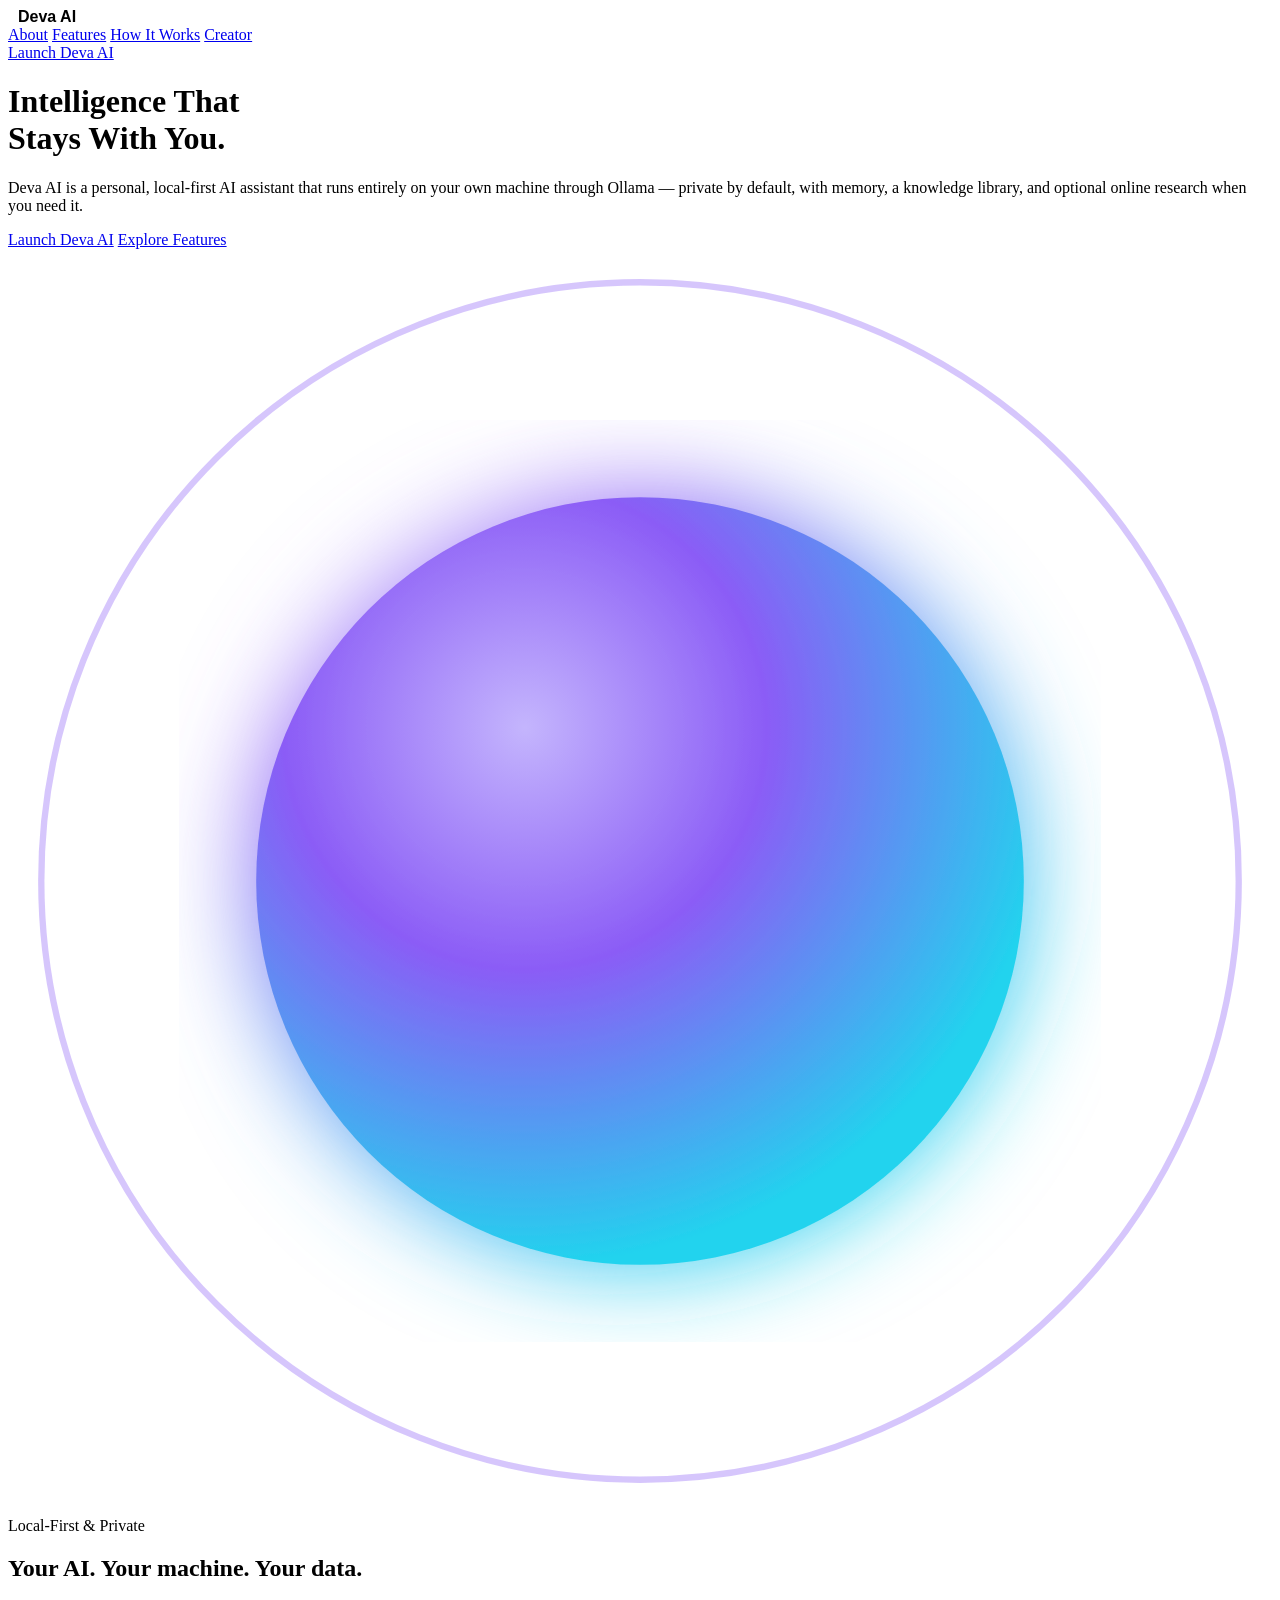
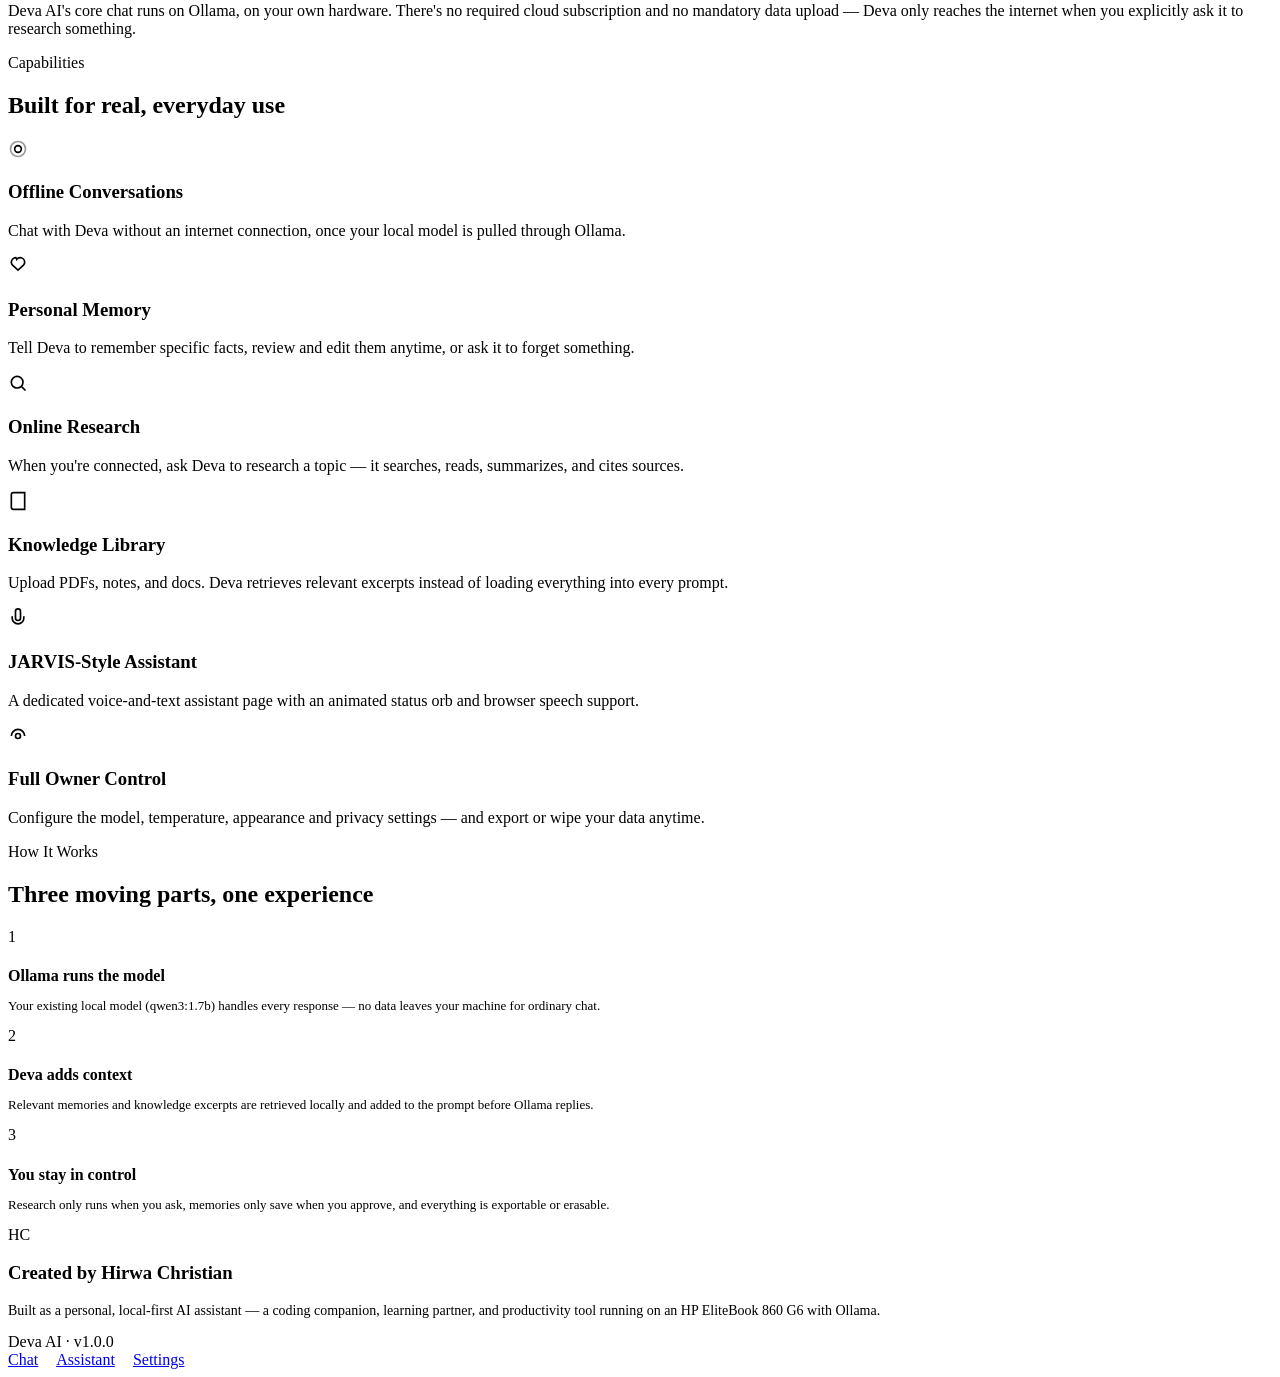
==== templates/landing.html @ caeada70 "Everything" ====
<!DOCTYPE html>
<html lang="en">
<head>
<meta charset="UTF-8">
<meta name="viewport" content="width=device-width, initial-scale=1">
<title>Deva AI — Intelligence That Stays With You</title>
<link rel="stylesheet" href="{{ url_for('static', filename='css/style.css') }}">
</head>
<body>

<nav class="landing-nav">
  <div style="display:flex;align-items:center;gap:10px;">
    <div class="brand-orb"></div>
    <strong style="font-family:'Manrope',sans-serif;font-weight:800;">Deva AI</strong>
  </div>
  <div class="links">
    <a href="#about">About</a>
    <a href="#features">Features</a>
    <a href="#how">How It Works</a>
    <a href="#creator">Creator</a>
  </div>
  <a href="/chat" class="btn btn-primary">Launch Deva AI</a>
</nav>

<header class="hero">
  <div class="hero-bg"></div>
  <h1>Intelligence That<br>Stays With You.</h1>
  <p class="sub">Deva AI is a personal, local-first AI assistant that runs entirely on your own machine
    through Ollama — private by default, with memory, a knowledge library, and optional online research
    when you need it.</p>
  <div class="hero-ctas">
    <a href="/chat" class="btn btn-primary">Launch Deva AI</a>
    <a href="#features" class="btn btn-ghost">Explore Features</a>
  </div>

  <div class="orb-hero">
    <svg viewBox="0 0 200 200" width="100%" height="100%">
      <defs>
        <radialGradient id="heroOrbGrad" cx="35%" cy="30%" r="70%">
          <stop offset="0%" stop-color="#c4b5fd"/>
          <stop offset="45%" stop-color="#8b5cf6"/>
          <stop offset="100%" stop-color="#22d3ee"/>
        </radialGradient>
        <filter id="heroGlow"><feGaussianBlur stdDeviation="8" result="b"/><feMerge><feMergeNode in="b"/><feMergeNode in="SourceGraphic"/></feMerge></filter>
      </defs>
      <circle cx="100" cy="100" r="90" fill="none" stroke="#8b5cf6" stroke-width="1" opacity="0.35">
        <animate attributeName="r" values="88;96;88" dur="4s" repeatCount="indefinite"/>
      </circle>
      <circle cx="100" cy="100" r="60" fill="url(#heroOrbGrad)" filter="url(#heroGlow)">
        <animate attributeName="r" values="58;64;58" dur="3s" repeatCount="indefinite"/>
      </circle>
    </svg>
  </div>
</header>

<section class="section" id="about">
  <div class="section-head">
    <div class="eyebrow">Local-First &amp; Private</div>
    <h2>Your AI. Your machine. Your data.</h2>
    <p>Deva AI's core chat runs on Ollama, on your own hardware. There's no required cloud subscription
      and no mandatory data upload — Deva only reaches the internet when you explicitly ask it to research
      something.</p>
  </div>
</section>

<section class="section" id="features">
  <div class="section-head">
    <div class="eyebrow">Capabilities</div>
    <h2>Built for real, everyday use</h2>
  </div>
  <div class="feature-grid">
    <div class="glass feature-card">
      <div class="feature-icon"><svg width="20" height="20" viewBox="0 0 24 24" fill="none" stroke="currentColor" stroke-width="2"><circle cx="12" cy="12" r="4"/><circle cx="12" cy="12" r="9" opacity=".4"/></svg></div>
      <h3>Offline Conversations</h3>
      <p>Chat with Deva without an internet connection, once your local model is pulled through Ollama.</p>
    </div>
    <div class="glass feature-card">
      <div class="feature-icon"><svg width="20" height="20" viewBox="0 0 24 24" fill="none" stroke="currentColor" stroke-width="2"><path d="M9.5 2A5.5 5.5 0 0 0 4 7.5c0 1.5.5 2.5 1.5 3.5L12 17l6.5-6c1-1 1.5-2 1.5-3.5A5.5 5.5 0 0 0 14.5 2c-1.7 0-3 .7-4 2a5.4 5.4 0 0 0-1-2z"/></svg></div>
      <h3>Personal Memory</h3>
      <p>Tell Deva to remember specific facts, review and edit them anytime, or ask it to forget something.</p>
    </div>
    <div class="glass feature-card">
      <div class="feature-icon"><svg width="20" height="20" viewBox="0 0 24 24" fill="none" stroke="currentColor" stroke-width="2"><circle cx="11" cy="11" r="7"/><line x1="21" y1="21" x2="16.65" y2="16.65"/></svg></div>
      <h3>Online Research</h3>
      <p>When you're connected, ask Deva to research a topic — it searches, reads, summarizes, and cites sources.</p>
    </div>
    <div class="glass feature-card">
      <div class="feature-icon"><svg width="20" height="20" viewBox="0 0 24 24" fill="none" stroke="currentColor" stroke-width="2"><path d="M6.5 2H20v20H6.5A2.5 2.5 0 0 1 4 19.5v-15A2.5 2.5 0 0 1 6.5 2z"/></svg></div>
      <h3>Knowledge Library</h3>
      <p>Upload PDFs, notes, and docs. Deva retrieves relevant excerpts instead of loading everything into every prompt.</p>
    </div>
    <div class="glass feature-card">
      <div class="feature-icon"><svg width="20" height="20" viewBox="0 0 24 24" fill="none" stroke="currentColor" stroke-width="2"><path d="M12 1a3 3 0 0 0-3 3v8a3 3 0 0 0 6 0V4a3 3 0 0 0-3-3z"/><path d="M19 10v2a7 7 0 0 1-14 0v-2"/></svg></div>
      <h3>JARVIS-Style Assistant</h3>
      <p>A dedicated voice-and-text assistant page with an animated status orb and browser speech support.</p>
    </div>
    <div class="glass feature-card">
      <div class="feature-icon"><svg width="20" height="20" viewBox="0 0 24 24" fill="none" stroke="currentColor" stroke-width="2"><circle cx="12" cy="12" r="3"/><path d="M4 12a8 8 0 0 1 16 0"/></svg></div>
      <h3>Full Owner Control</h3>
      <p>Configure the model, temperature, appearance and privacy settings — and export or wipe your data anytime.</p>
    </div>
  </div>
</section>

<section class="section" id="how">
  <div class="section-head">
    <div class="eyebrow">How It Works</div>
    <h2>Three moving parts, one experience</h2>
  </div>
  <div class="steps-row">
    <div class="glass step-card">
      <div class="step-num">1</div>
      <h4 style="margin-bottom:6px;">Ollama runs the model</h4>
      <p style="font-size:13px;color:var(--text-1);">Your existing local model (qwen3:1.7b) handles every response — no data leaves your machine for ordinary chat.</p>
    </div>
    <div class="glass step-card">
      <div class="step-num">2</div>
      <h4 style="margin-bottom:6px;">Deva adds context</h4>
      <p style="font-size:13px;color:var(--text-1);">Relevant memories and knowledge excerpts are retrieved locally and added to the prompt before Ollama replies.</p>
    </div>
    <div class="glass step-card">
      <div class="step-num">3</div>
      <h4 style="margin-bottom:6px;">You stay in control</h4>
      <p style="font-size:13px;color:var(--text-1);">Research only runs when you ask, memories only save when you approve, and everything is exportable or erasable.</p>
    </div>
  </div>
</section>

<section class="section" id="creator">
  <div class="glass creator-card">
    <div class="creator-avatar">HC</div>
    <div>
      <h3>Created by Hirwa Christian</h3>
      <p style="color:var(--text-1);font-size:14px;margin-top:6px;">Built as a personal, local-first AI assistant — a coding companion, learning partner, and productivity tool running on an HP EliteBook 860 G6 with Ollama.</p>
    </div>
  </div>
</section>

<footer class="footer">
  <span>Deva AI · v1.0.0</span>
  <div style="display:flex;gap:18px;">
    <a href="/chat">Chat</a>
    <a href="/assistant">Assistant</a>
    <a href="/settings">Settings</a>
  </div>
</footer>

</body>
</html>
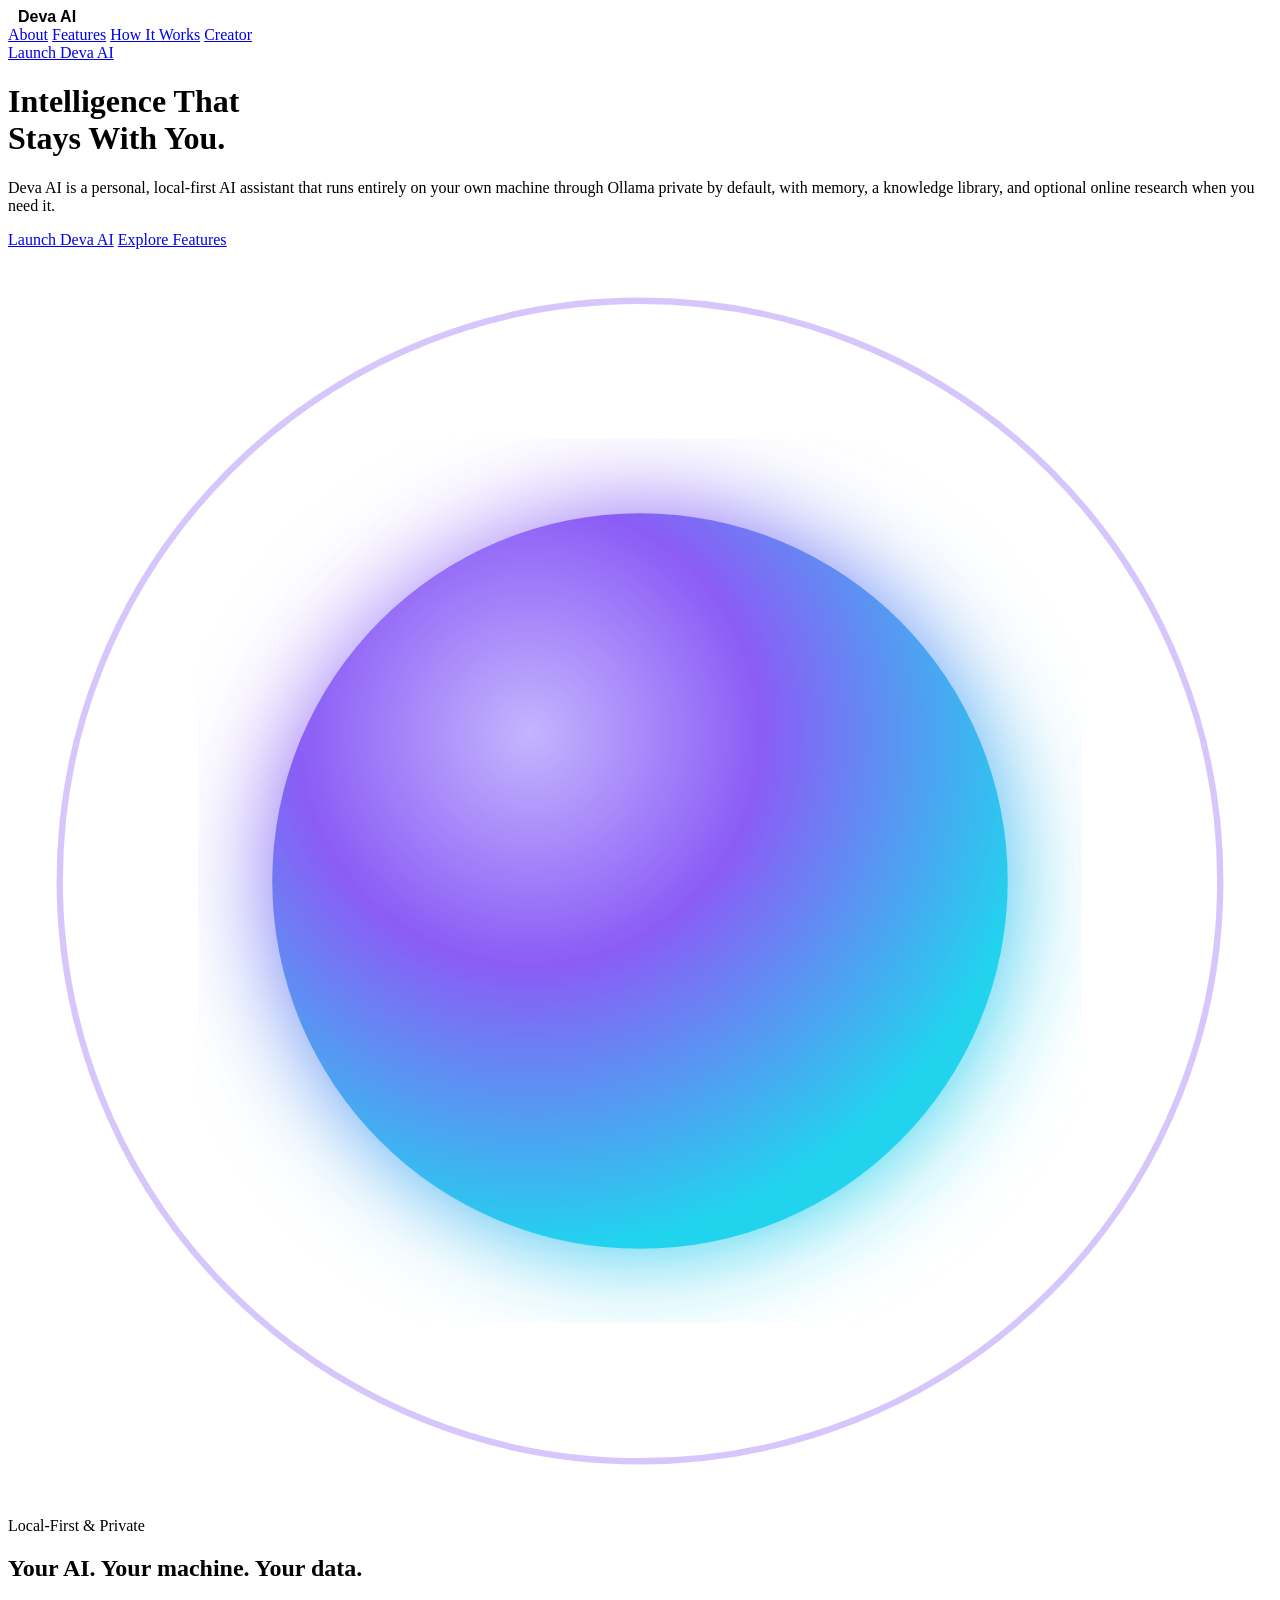
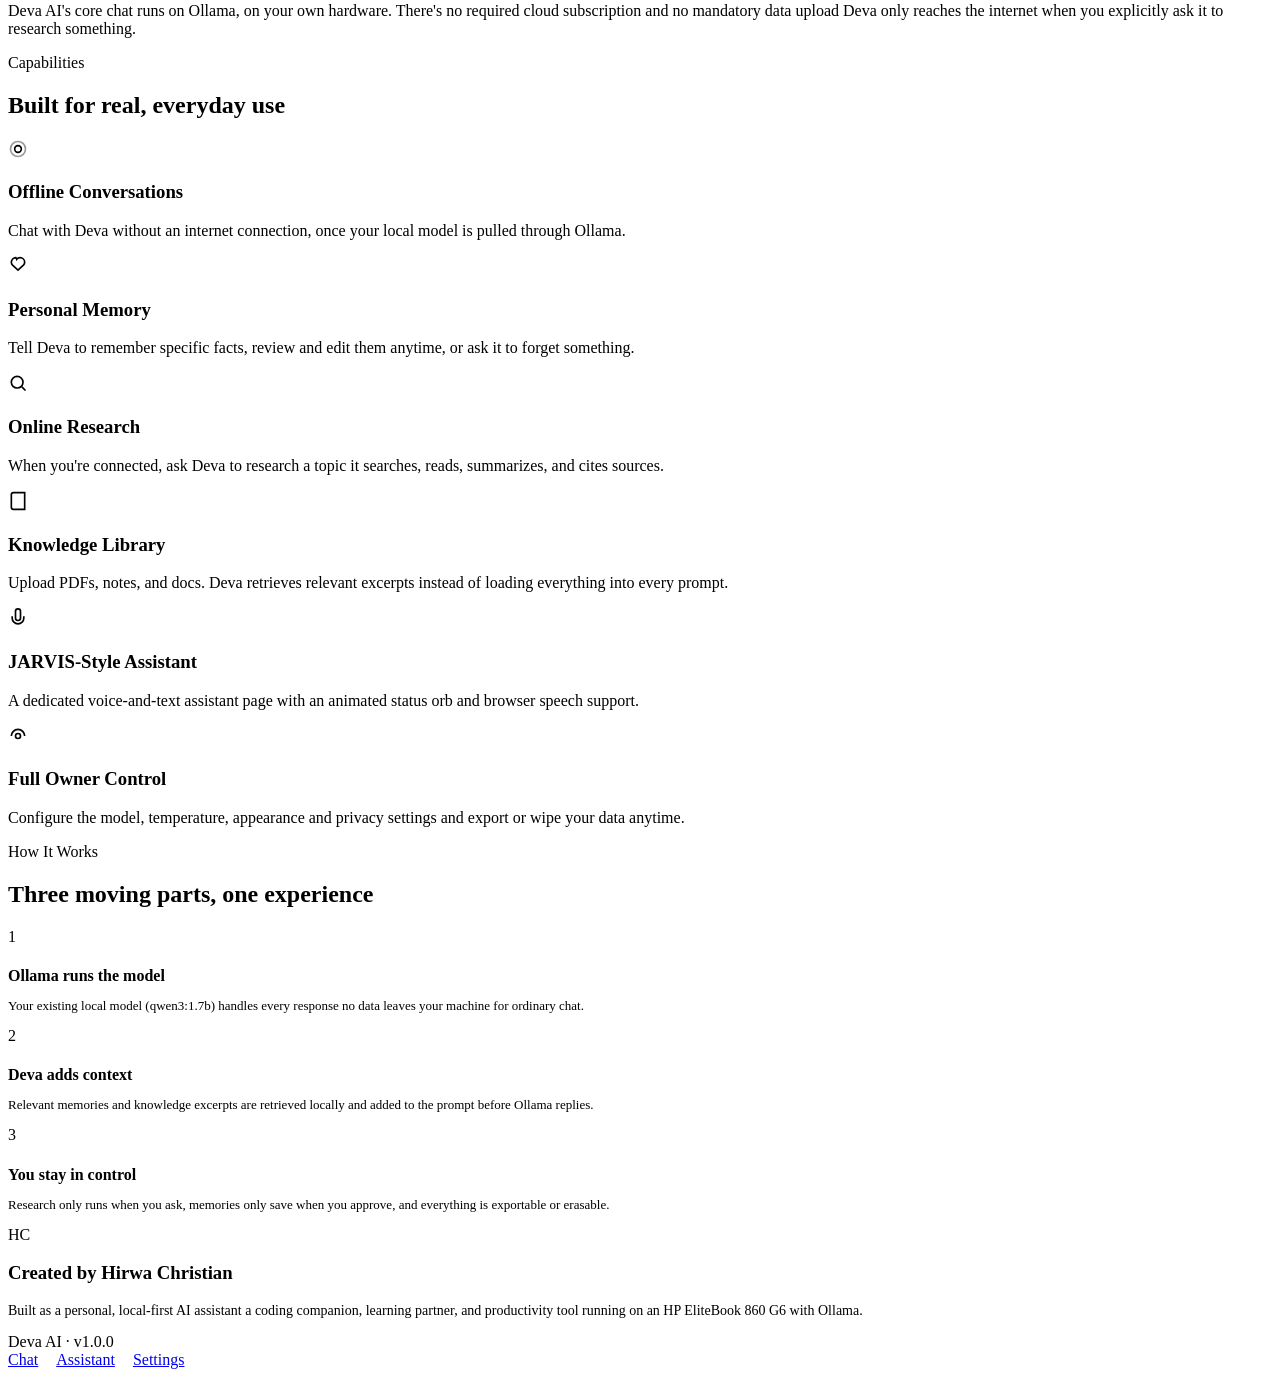
==== commit 5b076d21: "changed some words" ====
--- a/templates/landing.html
+++ b/templates/landing.html
@@ -3,7 +3,7 @@
 <head>
 <meta charset="UTF-8">
 <meta name="viewport" content="width=device-width, initial-scale=1">
-<title>Deva AI — Intelligence That Stays With You</title>
+<title>Deva AI</title>
 <link rel="stylesheet" href="{{ url_for('static', filename='css/style.css') }}">
 </head>
 <body>
@@ -26,7 +26,7 @@
   <div class="hero-bg"></div>
   <h1>Intelligence That<br>Stays With You.</h1>
   <p class="sub">Deva AI is a personal, local-first AI assistant that runs entirely on your own machine
-    through Ollama — private by default, with memory, a knowledge library, and optional online research
+    through Ollama  private by default, with memory, a knowledge library, and optional online research
     when you need it.</p>
   <div class="hero-ctas">
     <a href="/chat" class="btn btn-primary">Launch Deva AI</a>
@@ -58,7 +58,7 @@
     <div class="eyebrow">Local-First &amp; Private</div>
     <h2>Your AI. Your machine. Your data.</h2>
     <p>Deva AI's core chat runs on Ollama, on your own hardware. There's no required cloud subscription
-      and no mandatory data upload — Deva only reaches the internet when you explicitly ask it to research
+      and no mandatory data upload  Deva only reaches the internet when you explicitly ask it to research
       something.</p>
   </div>
 </section>
@@ -82,7 +82,7 @@
     <div class="glass feature-card">
       <div class="feature-icon"><svg width="20" height="20" viewBox="0 0 24 24" fill="none" stroke="currentColor" stroke-width="2"><circle cx="11" cy="11" r="7"/><line x1="21" y1="21" x2="16.65" y2="16.65"/></svg></div>
       <h3>Online Research</h3>
-      <p>When you're connected, ask Deva to research a topic — it searches, reads, summarizes, and cites sources.</p>
+      <p>When you're connected, ask Deva to research a topic  it searches, reads, summarizes, and cites sources.</p>
     </div>
     <div class="glass feature-card">
       <div class="feature-icon"><svg width="20" height="20" viewBox="0 0 24 24" fill="none" stroke="currentColor" stroke-width="2"><path d="M6.5 2H20v20H6.5A2.5 2.5 0 0 1 4 19.5v-15A2.5 2.5 0 0 1 6.5 2z"/></svg></div>
@@ -97,7 +97,7 @@
     <div class="glass feature-card">
       <div class="feature-icon"><svg width="20" height="20" viewBox="0 0 24 24" fill="none" stroke="currentColor" stroke-width="2"><circle cx="12" cy="12" r="3"/><path d="M4 12a8 8 0 0 1 16 0"/></svg></div>
       <h3>Full Owner Control</h3>
-      <p>Configure the model, temperature, appearance and privacy settings — and export or wipe your data anytime.</p>
+      <p>Configure the model, temperature, appearance and privacy settings  and export or wipe your data anytime.</p>
     </div>
   </div>
 </section>
@@ -111,7 +111,7 @@
     <div class="glass step-card">
       <div class="step-num">1</div>
       <h4 style="margin-bottom:6px;">Ollama runs the model</h4>
-      <p style="font-size:13px;color:var(--text-1);">Your existing local model (qwen3:1.7b) handles every response — no data leaves your machine for ordinary chat.</p>
+      <p style="font-size:13px;color:var(--text-1);">Your existing local model (qwen3:1.7b) handles every response  no data leaves your machine for ordinary chat.</p>
     </div>
     <div class="glass step-card">
       <div class="step-num">2</div>
@@ -131,7 +131,7 @@
     <div class="creator-avatar">HC</div>
     <div>
       <h3>Created by Hirwa Christian</h3>
-      <p style="color:var(--text-1);font-size:14px;margin-top:6px;">Built as a personal, local-first AI assistant — a coding companion, learning partner, and productivity tool running on an HP EliteBook 860 G6 with Ollama.</p>
+      <p style="color:var(--text-1);font-size:14px;margin-top:6px;">Built as a personal, local-first AI assistant  a coding companion, learning partner, and productivity tool running on an HP EliteBook 860 G6 with Ollama.</p>
     </div>
   </div>
 </section>
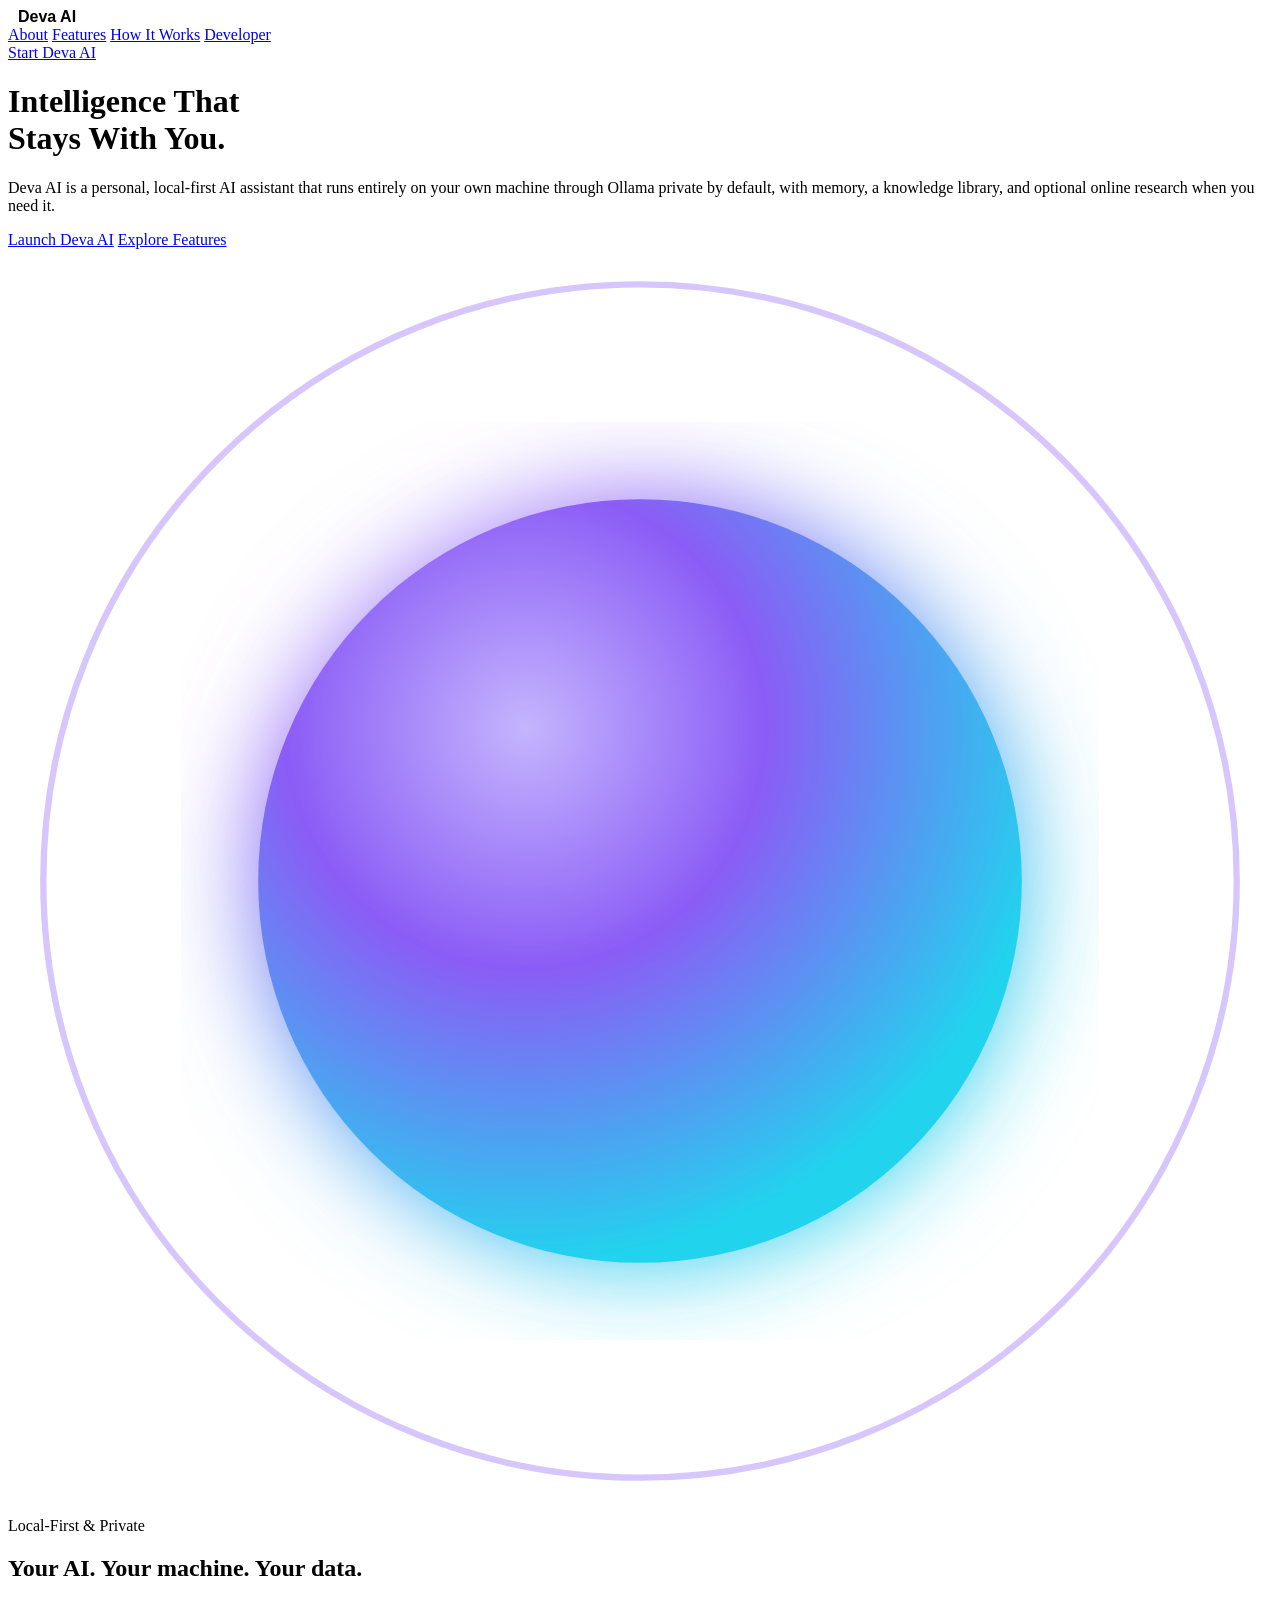
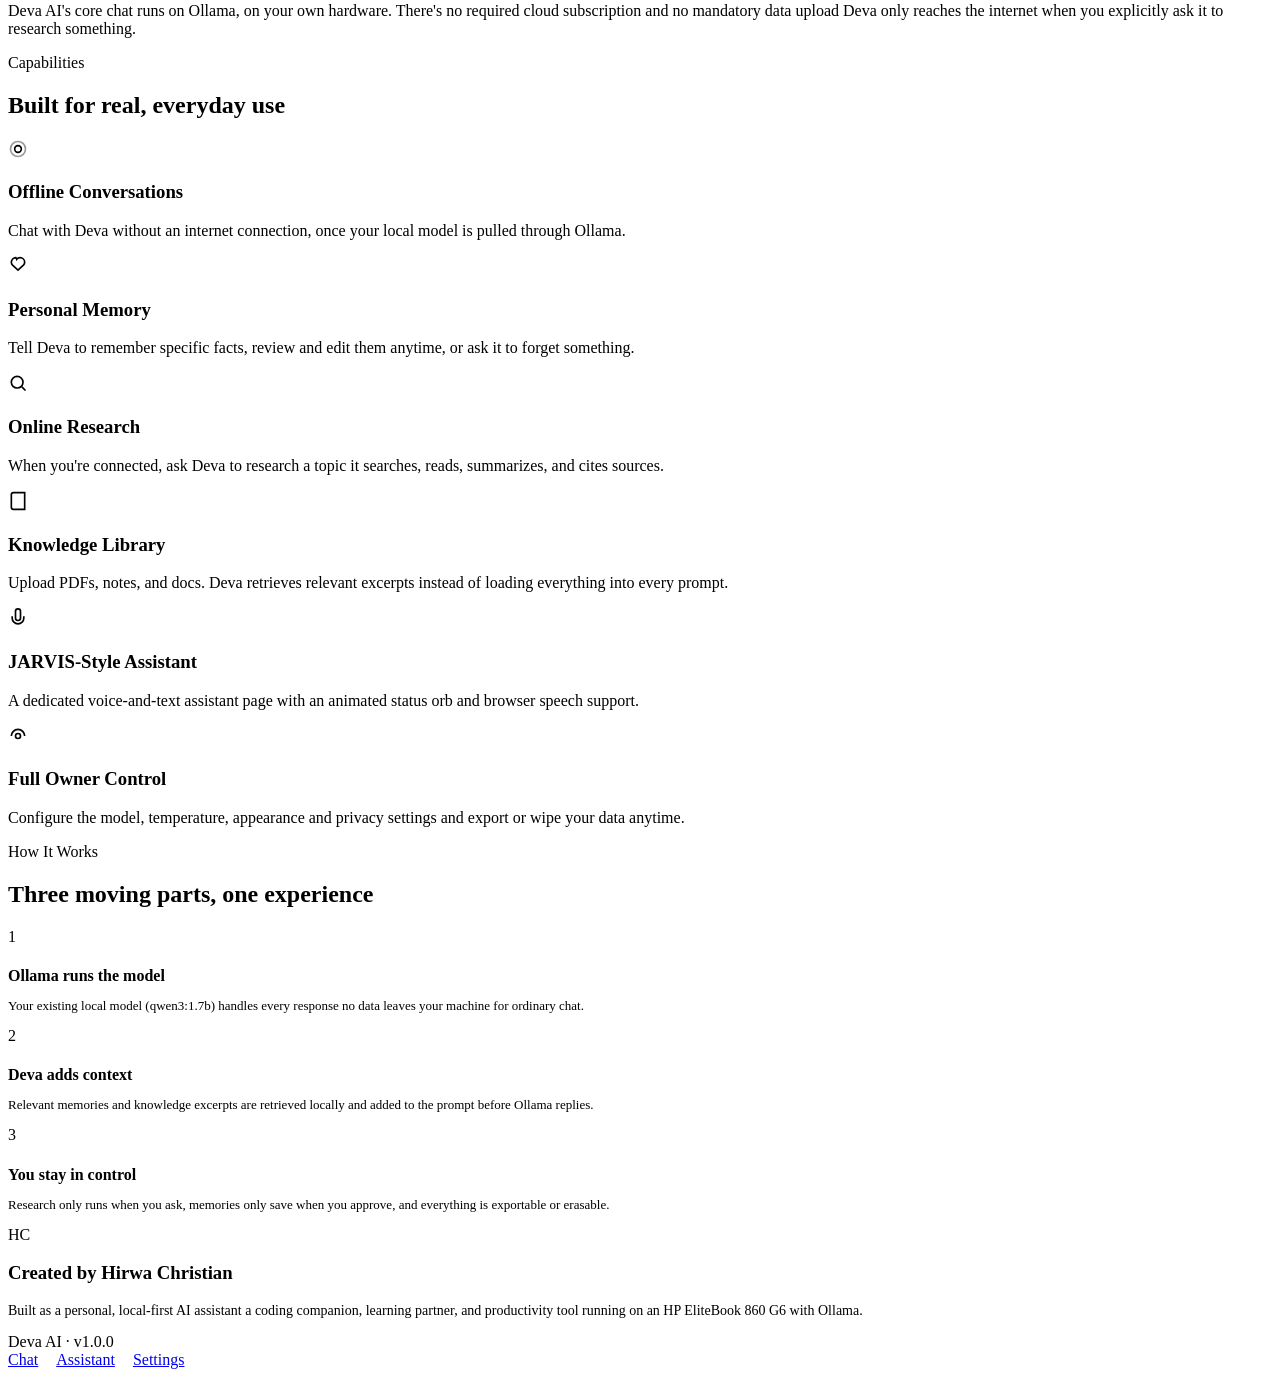
==== commit 6d127791: "some files" ====
--- a/templates/landing.html
+++ b/templates/landing.html
@@ -17,9 +17,9 @@
     <a href="#about">About</a>
     <a href="#features">Features</a>
     <a href="#how">How It Works</a>
-    <a href="#creator">Creator</a>
+    <a href="#creator">Developer</a>
   </div>
-  <a href="/chat" class="btn btn-primary">Launch Deva AI</a>
+  <a href="/chat" class="btn btn-primary">Start Deva AI</a>
 </nav>
 
 <header class="hero">
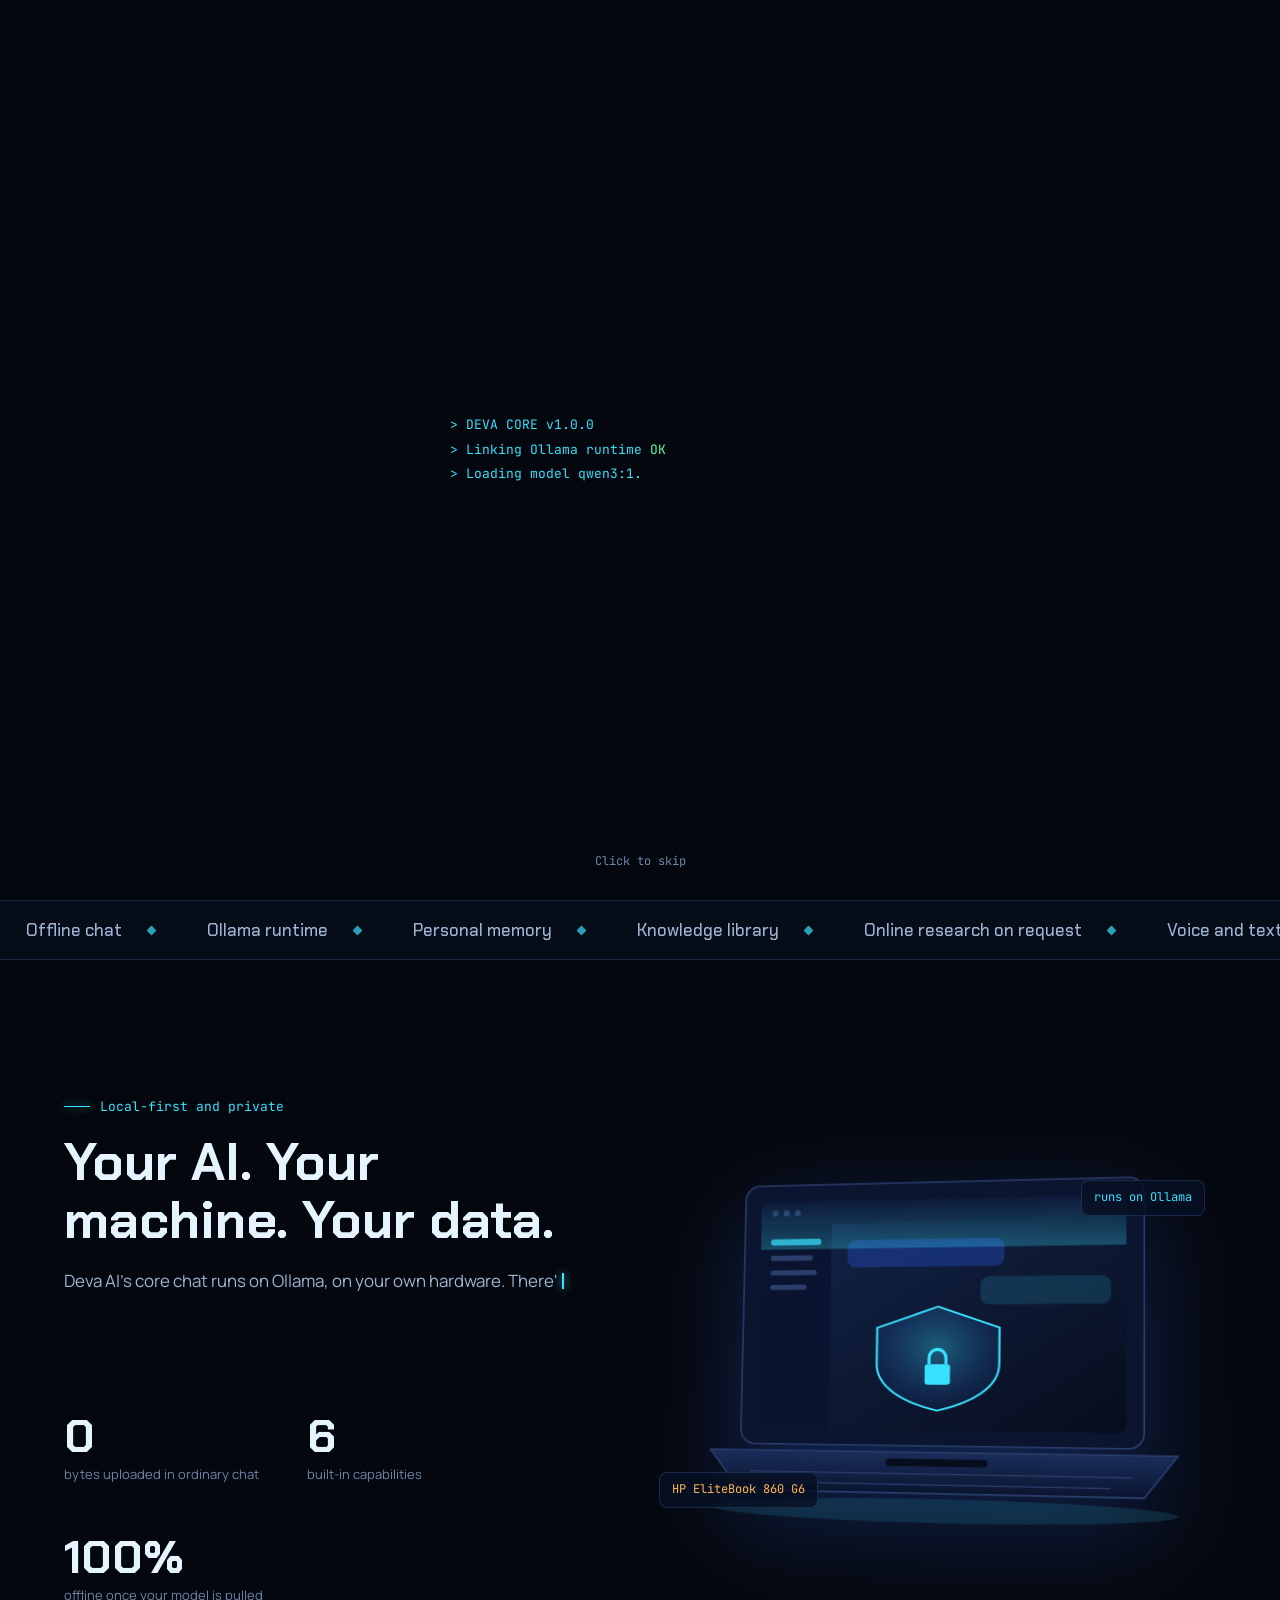
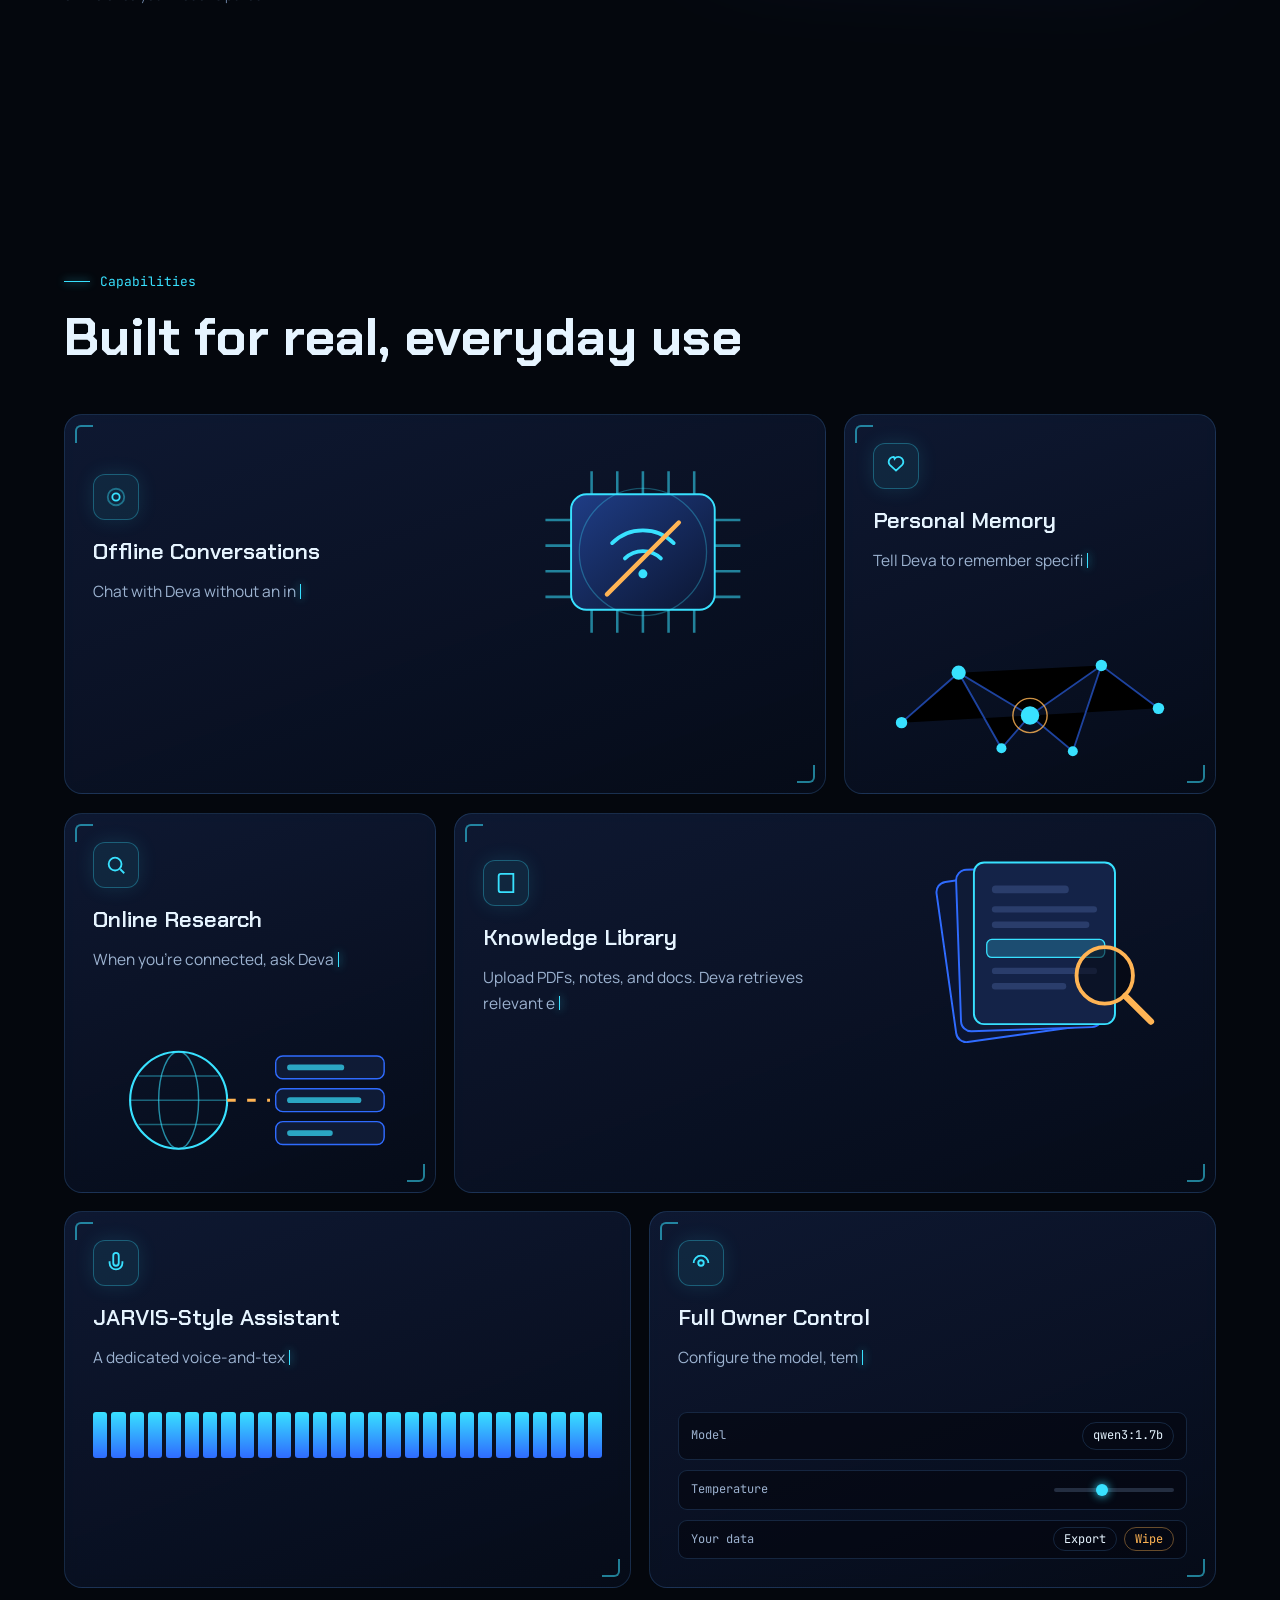
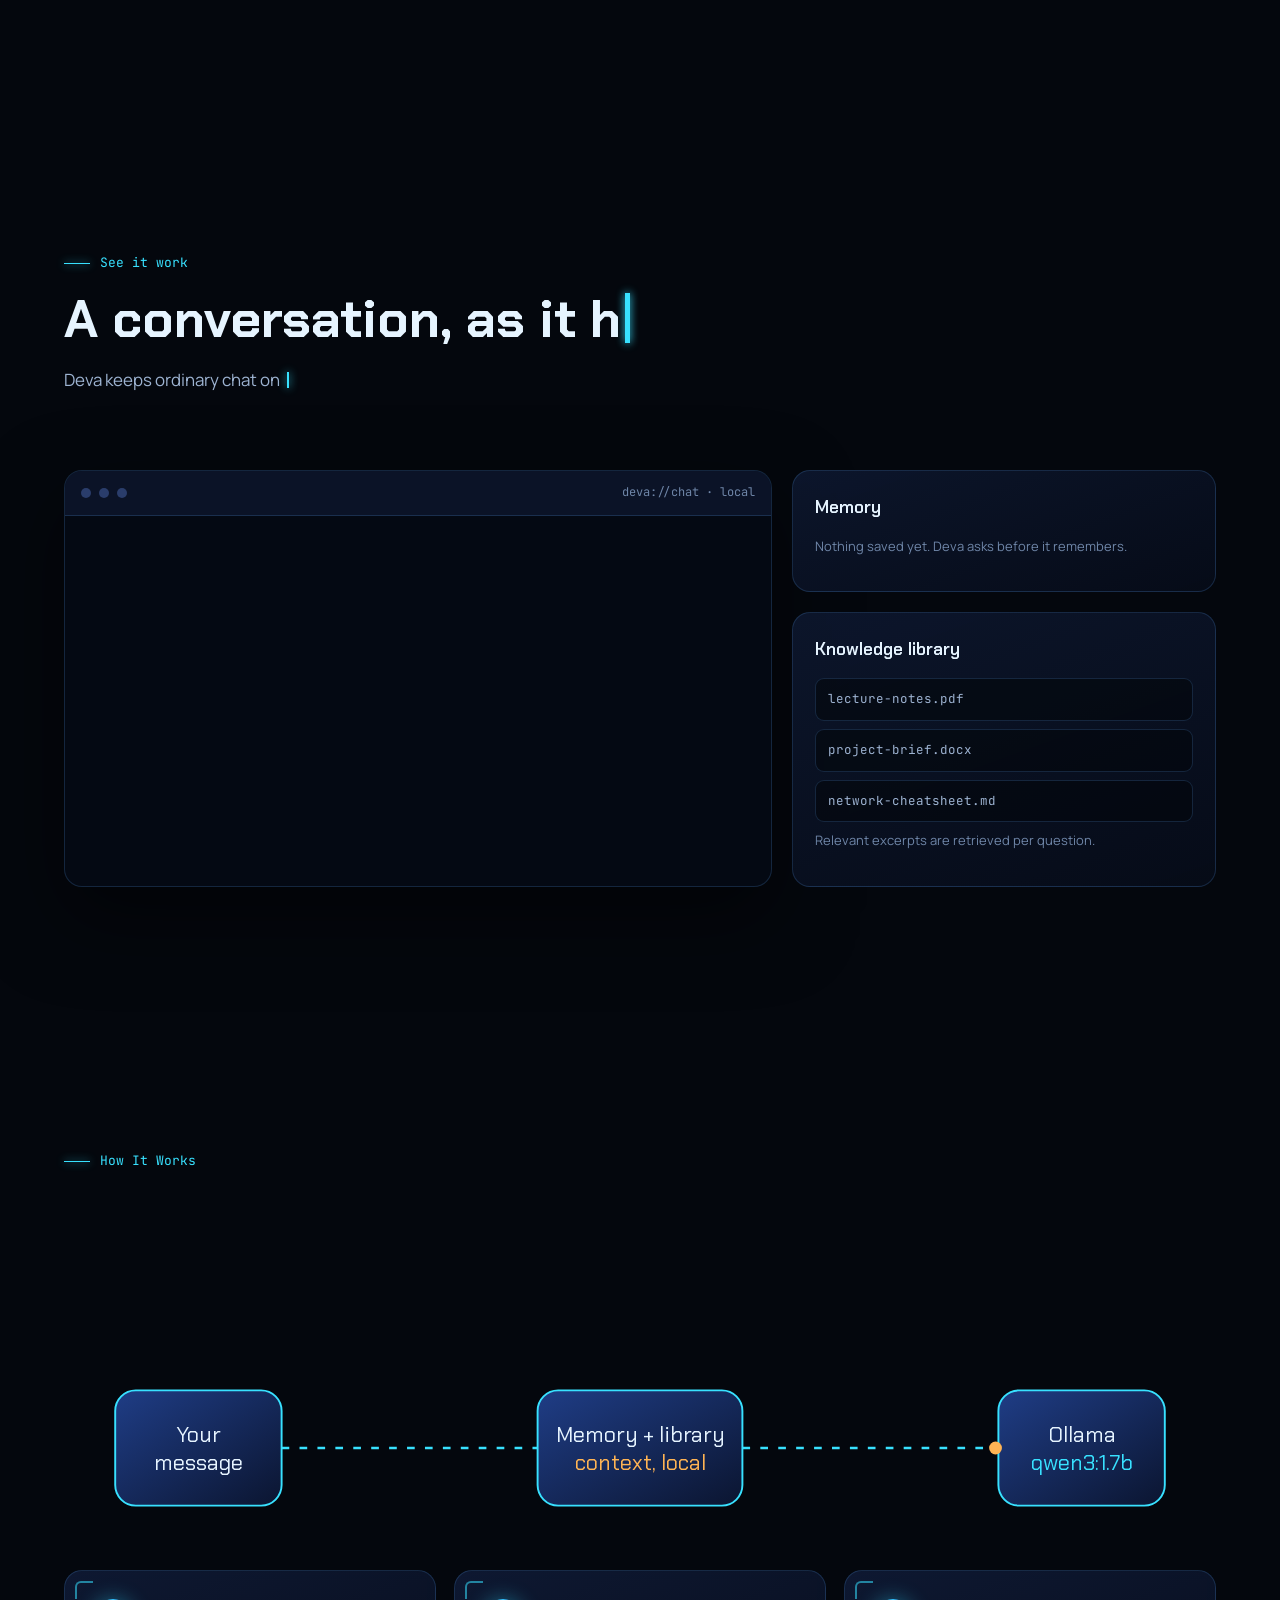
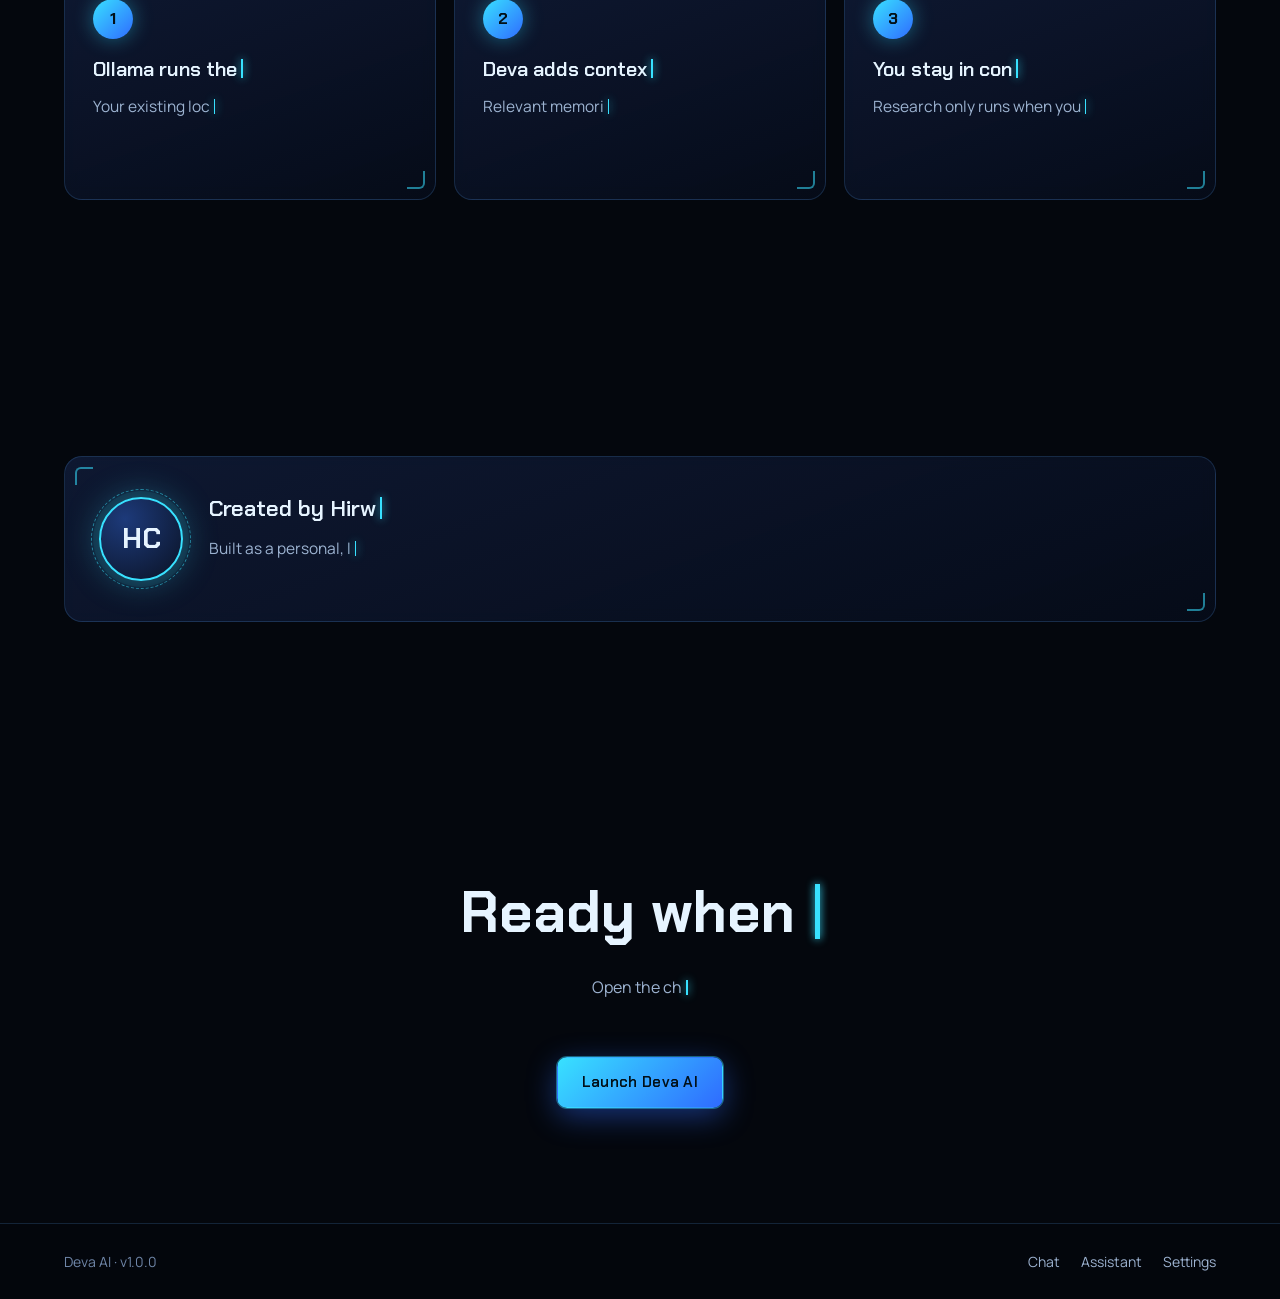
==== commit 9f3e8388: "landing page" ====
--- a/templates/landing.html
+++ b/templates/landing.html
@@ -3,147 +3,864 @@
 <head>
 <meta charset="UTF-8">
 <meta name="viewport" content="width=device-width, initial-scale=1">
-<title>Deva AI</title>
-<link rel="stylesheet" href="{{ url_for('static', filename='css/style.css') }}">
+<title>Deva AI | Intelligence That Stays With You</title>
+<meta name="description" content="Deva AI is a personal, local-first AI assistant that runs on your own machine through Ollama. Private by default, with memory, a knowledge library and optional online research.">
+<meta name="theme-color" content="#04070d">
+<link rel="preconnect" href="https://fonts.googleapis.com">
+<link rel="preconnect" href="https://fonts.gstatic.com" crossorigin>
+<link href="https://fonts.googleapis.com/css2?family=Chakra+Petch:wght@500;600;700&family=JetBrains+Mono:wght@400;500&family=Manrope:wght@400;500;600;800&display=swap" rel="stylesheet">
+<style>
+:root{
+  --void:#04070d;
+  --navy:#0a1224;
+  --navy-2:#0f1b36;
+  --line:rgba(94,170,255,.18);
+  --arc:#38e1ff;
+  --cobalt:#2f6bff;
+  --ice:#e6f4ff;
+  --amber:#ffb454;
+  --text-1:#9db3d1;
+  --text-2:#6f86a8;
+  --display:'Chakra Petch','Segoe UI',system-ui,sans-serif;
+  --body:'Manrope','Segoe UI',system-ui,sans-serif;
+  --mono:'JetBrains Mono',ui-monospace,Consolas,monospace;
+}
+*{box-sizing:border-box;margin:0;padding:0}
+html{scroll-behavior:smooth;scroll-padding-top:84px}
+body{background:var(--void);color:var(--ice);font-family:var(--body);line-height:1.65;overflow-x:hidden;-webkit-font-smoothing:antialiased}
+body::before{content:"";position:fixed;inset:0;z-index:0;pointer-events:none;
+  background:
+   radial-gradient(900px 600px at 78% 8%,rgba(47,107,255,.16),transparent 60%),
+   radial-gradient(700px 500px at 8% 40%,rgba(56,225,255,.08),transparent 60%),
+   linear-gradient(180deg,#04070d,#060b17 50%,#04070d)}
+a{color:inherit;text-decoration:none}
+:focus-visible{outline:2px solid var(--arc);outline-offset:3px;border-radius:6px}
+#bg{position:fixed;inset:0;width:100%;height:100%;z-index:0;pointer-events:none;opacity:.7}
+main,nav,footer,#progress{position:relative;z-index:2}
+#progress{position:fixed;top:0;left:0;height:2px;width:0;background:linear-gradient(90deg,var(--cobalt),var(--arc));z-index:60;box-shadow:0 0 12px var(--arc)}
+
+/* typing caret */
+.typing::after{content:"";display:inline-block;width:.09em;height:.95em;margin-left:4px;background:var(--arc);vertical-align:-.12em;box-shadow:0 0 8px var(--arc);animation:blink .9s steps(2) infinite}
+@keyframes blink{50%{opacity:0}}
+
+/* boot */
+#boot{position:fixed;inset:0;z-index:100;background:var(--void);display:grid;place-items:center;transition:opacity .7s,visibility .7s;cursor:pointer}
+#boot.hide{opacity:0;visibility:hidden}
+#boot pre{font-family:var(--mono);font-size:13px;color:var(--arc);line-height:1.9;min-width:min(380px,86vw)}
+#boot .ok{color:#5dffb0}
+#boot .hint{position:absolute;bottom:28px;font-size:12px;color:var(--text-2);font-family:var(--mono)}
+
+/* nav */
+nav{position:fixed;top:0;left:0;right:0;z-index:50;display:flex;align-items:center;justify-content:space-between;gap:20px;padding:14px clamp(18px,4vw,56px);transition:background .3s,border-color .3s,backdrop-filter .3s;border-bottom:1px solid transparent}
+nav.scrolled{background:rgba(4,7,13,.78);backdrop-filter:blur(14px);border-color:var(--line)}
+.brand{display:flex;align-items:center;gap:11px;font-family:var(--display);font-weight:700;font-size:20px;letter-spacing:.02em}
+.brand-orb{width:26px;height:26px;border-radius:50%;background:conic-gradient(from 0deg,var(--arc),var(--cobalt),#0a1224,var(--arc));box-shadow:0 0 18px rgba(56,225,255,.55),inset 0 0 8px rgba(255,255,255,.5);animation:spin 6s linear infinite;position:relative}
+.brand-orb::after{content:"";position:absolute;inset:7px;border-radius:50%;background:var(--void);box-shadow:0 0 6px var(--arc)}
+@keyframes spin{to{transform:rotate(360deg)}}
+.links{display:flex;gap:6px}
+.links a{padding:8px 14px;border-radius:8px;font-size:14px;font-weight:600;color:var(--text-1);transition:color .2s,background .2s}
+.links a:hover{color:var(--ice);background:rgba(56,225,255,.08)}
+.menu-btn{display:none;background:none;border:1px solid var(--line);color:var(--ice);width:42px;height:42px;border-radius:10px;cursor:pointer}
+.btn{display:inline-flex;align-items:center;gap:10px;font-family:var(--display);font-weight:600;font-size:15px;padding:12px 24px;border-radius:10px;border:1px solid transparent;cursor:pointer;transition:transform .2s,box-shadow .2s,background .2s,border-color .2s;letter-spacing:.02em}
+.btn-primary{background:linear-gradient(135deg,var(--arc),var(--cobalt));color:#021018;box-shadow:0 0 0 1px rgba(56,225,255,.4),0 8px 30px rgba(47,107,255,.45)}
+.btn-primary:hover{transform:translateY(-2px);box-shadow:0 0 0 1px rgba(56,225,255,.7),0 12px 42px rgba(56,225,255,.5)}
+.btn-ghost{border-color:var(--line);color:var(--ice);background:rgba(15,27,54,.5)}
+.btn-ghost:hover{border-color:var(--arc);background:rgba(56,225,255,.08)}
+
+/* hero */
+.hero{min-height:100vh;display:grid;grid-template-columns:1.02fr .98fr;align-items:center;gap:clamp(10px,3vw,40px);padding:120px clamp(18px,5vw,72px) 70px;max-width:1440px;margin:0 auto}
+.hero h1{font-family:var(--display);font-weight:700;font-size:clamp(2.7rem,6.2vw,5.4rem);line-height:1.04;letter-spacing:-.01em}
+.hero h1 span{display:block}
+.hero h1 .l2{background:linear-gradient(95deg,var(--arc),var(--cobalt) 70%);-webkit-background-clip:text;background-clip:text;color:transparent}
+.hero h1 .l2.typing::after{-webkit-text-fill-color:initial}
+.hero .sub{margin-top:24px;max-width:56ch;font-size:clamp(1rem,1.5vw,1.14rem);color:var(--text-1)}
+.rotator{margin-top:22px;font-family:var(--mono);font-size:14px;color:var(--text-1);min-height:24px;display:flex;gap:8px;flex-wrap:wrap}
+.rotator b{color:var(--amber);font-weight:500}
+.hero-ctas{margin-top:30px;display:flex;gap:14px;flex-wrap:wrap;opacity:0;transform:translateY(10px);transition:opacity .8s,transform .8s}
+.hero-ctas.show{opacity:1;transform:none}
+.orb-wrap{position:relative;width:min(600px,92vw);aspect-ratio:1;justify-self:center;perspective:1100px}
+.orb-3d{position:absolute;inset:0;transform-style:preserve-3d;transition:transform .15s ease-out}
+#orb{position:absolute;inset:0;width:100%;height:100%}
+.chip{position:absolute;font-family:var(--mono);font-size:12px;padding:9px 13px;border-radius:10px;background:rgba(8,16,36,.78);border:1px solid var(--line);backdrop-filter:blur(8px);color:var(--text-1);line-height:1.45;opacity:0;transition:opacity .9s;box-shadow:0 10px 30px rgba(0,0,0,.4)}
+.chip.show{opacity:1;animation:float 6s ease-in-out infinite}
+.chip b{display:block;color:var(--ice);font-weight:500;font-size:13px}
+.chip i{display:inline-block;width:7px;height:7px;border-radius:50%;background:#5dffb0;box-shadow:0 0 8px #5dffb0;margin-right:7px}
+.chip.c1{top:9%;left:0;transform:translateZ(70px)}
+.chip.c2{top:20%;right:-2%;transform:translateZ(110px);animation-delay:-2s}
+.chip.c3{bottom:16%;left:2%;transform:translateZ(90px);animation-delay:-4s}
+.chip.c4{bottom:6%;right:6%;transform:translateZ(60px);animation-delay:-1s}
+@keyframes float{50%{translate:0 -9px}}
+
+/* ticker */
+.ticker{border-block:1px solid var(--line);background:rgba(10,18,36,.55);overflow:hidden;white-space:nowrap;padding:15px 0}
+.ticker-track{display:inline-flex;gap:0;animation:tick 40s linear infinite}
+.ticker span{font-family:var(--display);font-weight:500;font-size:17px;color:var(--text-1);padding:0 26px;display:inline-flex;align-items:center;gap:26px}
+.ticker span::after{content:"";width:7px;height:7px;background:var(--arc);transform:rotate(45deg);opacity:.7}
+@keyframes tick{to{transform:translateX(-50%)}}
+
+/* sections */
+.section{padding:clamp(70px,10vw,130px) clamp(18px,5vw,72px);max-width:1440px;margin:0 auto}
+.section-head{max-width:760px;margin-bottom:48px}
+.eyebrow{display:inline-flex;align-items:center;gap:10px;font-family:var(--mono);font-size:13px;color:var(--arc);margin-bottom:16px}
+.eyebrow::before{content:"";width:26px;height:1px;background:var(--arc);box-shadow:0 0 8px var(--arc)}
+.section h2{font-family:var(--display);font-weight:700;font-size:clamp(2rem,4.2vw,3.3rem);line-height:1.1}
+.section-head p{margin-top:18px;color:var(--text-1);font-size:1.06rem;max-width:62ch}
+
+/* about */
+.about-grid{display:grid;grid-template-columns:1fr 1.05fr;gap:clamp(30px,5vw,70px);align-items:center}
+.stats{display:flex;gap:clamp(20px,4vw,48px);margin-top:34px;flex-wrap:wrap}
+.stat b{display:block;font-family:var(--display);font-size:clamp(2rem,4vw,2.9rem);color:var(--ice);line-height:1}
+.stat span{font-size:13px;color:var(--text-2)}
+.device{position:relative;perspective:1200px}
+.device svg{width:100%;height:auto;display:block;transform:rotateY(-10deg) rotateX(4deg);transition:transform .4s;filter:drop-shadow(0 30px 50px rgba(47,107,255,.25))}
+.device:hover svg{transform:rotateY(-2deg) rotateX(0)}
+.scan{animation:scan 3.6s linear infinite}
+@keyframes scan{from{transform:translateY(-50px)}to{transform:translateY(230px)}}
+.tag{position:absolute;font-family:var(--mono);font-size:12px;padding:7px 12px;border-radius:8px;background:rgba(8,16,36,.85);border:1px solid var(--line);color:var(--arc)}
+.tag.t1{top:4%;right:2%}.tag.t2{bottom:6%;left:0;color:var(--amber)}
+
+/* bento */
+.bento{display:grid;grid-template-columns:repeat(6,1fr);gap:18px}
+.card{position:relative;overflow:hidden;border-radius:18px;padding:28px;background:linear-gradient(160deg,rgba(18,32,64,.72),rgba(7,13,28,.78));border:1px solid var(--line);backdrop-filter:blur(8px);transform-style:preserve-3d;transition:transform .2s ease-out,border-color .3s;will-change:transform}
+.card:hover{border-color:rgba(56,225,255,.5)}
+.card::before,.card::after{content:"";position:absolute;width:16px;height:16px;border:2px solid var(--arc);opacity:.55;pointer-events:none}
+.card::before{top:10px;left:10px;border-right:0;border-bottom:0;border-top-left-radius:6px}
+.card::after{bottom:10px;right:10px;border-left:0;border-top:0;border-bottom-right-radius:6px}
+.glare{position:absolute;inset:0;pointer-events:none;background:radial-gradient(260px circle at var(--mx,50%) var(--my,50%),rgba(56,225,255,.13),transparent 60%);opacity:0;transition:opacity .3s}
+.card:hover .glare{opacity:1}
+.card h3{font-family:var(--display);font-size:1.4rem;font-weight:600;margin:14px 0 8px}
+.card p{color:var(--text-1);font-size:.97rem}
+.f-icon{width:46px;height:46px;border-radius:12px;display:grid;place-items:center;color:var(--arc);background:rgba(56,225,255,.08);border:1px solid rgba(56,225,255,.3);box-shadow:0 0 20px rgba(56,225,255,.12)}
+.s4{grid-column:span 4}.s3{grid-column:span 3}.s2{grid-column:span 2}
+.split{display:grid;grid-template-columns:1.1fr .9fr;gap:20px;align-items:center}
+.card .art{width:100%;height:auto;display:block}
+.bars{display:flex;gap:4px;align-items:center;height:46px;margin-top:16px}
+.bars i{flex:1;border-radius:3px;background:linear-gradient(var(--arc),var(--cobalt));height:100%;transform-origin:center;animation:bar 1.1s ease-in-out infinite}
+@keyframes bar{0%,100%{transform:scaleY(.15)}50%{transform:scaleY(1)}}
+.ctrl{margin-top:16px;display:grid;gap:10px;font-family:var(--mono);font-size:12px;color:var(--text-1)}
+.ctrl div{display:flex;align-items:center;justify-content:space-between;gap:12px;padding:9px 12px;border-radius:9px;background:rgba(4,7,13,.55);border:1px solid var(--line)}
+.slider{flex:1;max-width:120px;height:4px;background:rgba(111,134,168,.3);border-radius:2px;position:relative}
+.slider::after{content:"";position:absolute;top:50%;left:var(--v,40%);width:12px;height:12px;border-radius:50%;background:var(--arc);box-shadow:0 0 10px var(--arc);transform:translate(-50%,-50%);animation:slide 5s ease-in-out infinite}
+@keyframes slide{50%{left:72%}}
+.pill{padding:3px 10px;border-radius:99px;border:1px solid var(--line);color:var(--ice)}
+.pill.danger{color:var(--amber);border-color:rgba(255,180,84,.4)}
+
+/* demo */
+.demo{display:grid;grid-template-columns:1.25fr .75fr;gap:20px}
+.term{border-radius:18px;border:1px solid var(--line);background:rgba(5,10,22,.85);overflow:hidden;box-shadow:0 30px 80px rgba(0,0,0,.5)}
+.term-bar{display:flex;align-items:center;gap:8px;padding:12px 16px;border-bottom:1px solid var(--line);background:rgba(15,27,54,.6);font-family:var(--mono);font-size:12px;color:var(--text-2)}
+.term-bar i{width:10px;height:10px;border-radius:50%;background:#2a3d6b}
+.term-bar span{margin-left:auto}
+#chatBody{padding:22px;min-height:370px;display:flex;flex-direction:column;gap:14px}
+.msg{max-width:84%;padding:12px 16px;border-radius:14px;font-size:.95rem;line-height:1.55}
+.msg.u{align-self:flex-end;background:linear-gradient(135deg,rgba(47,107,255,.35),rgba(47,107,255,.18));border:1px solid rgba(47,107,255,.5)}
+.msg.d{align-self:flex-start;background:rgba(56,225,255,.06);border:1px solid rgba(56,225,255,.22)}
+.msg small{display:block;font-family:var(--mono);font-size:11px;color:var(--arc);margin-bottom:4px}
+.approve{margin-top:10px;font-family:var(--mono);font-size:12px;padding:7px 14px;border-radius:8px;border:1px solid var(--amber);color:var(--amber);background:rgba(255,180,84,.08);transition:all .3s}
+.approve.on{background:var(--amber);color:#1a1000;box-shadow:0 0 18px rgba(255,180,84,.5)}
+.side{display:grid;gap:20px}
+.panel{border-radius:18px;border:1px solid var(--line);background:linear-gradient(160deg,rgba(18,32,64,.6),rgba(7,13,28,.7));padding:22px}
+.panel h4{font-family:var(--display);font-weight:600;font-size:1.1rem;margin-bottom:14px}
+.mem-item,.doc-item{font-family:var(--mono);font-size:12.5px;padding:10px 12px;border-radius:9px;background:rgba(4,7,13,.6);border:1px solid var(--line);color:var(--text-1);margin-bottom:8px;animation:pop .5s}
+.mem-item{border-color:rgba(255,180,84,.35);color:var(--ice)}
+.empty{font-size:13px;color:var(--text-2)}
+@keyframes pop{from{opacity:0;transform:translateY(8px) scale(.97)}}
+
+/* how */
+.pipe{width:100%;height:auto;display:block;margin-bottom:26px}
+.flow{stroke-dasharray:6 8;animation:flow 1.2s linear infinite}
+@keyframes flow{to{stroke-dashoffset:-14}}
+.steps{display:grid;grid-template-columns:repeat(3,1fr);gap:18px}
+.step-num{width:40px;height:40px;border-radius:50%;display:grid;place-items:center;font-family:var(--display);font-weight:700;color:#021018;background:linear-gradient(135deg,var(--arc),var(--cobalt));box-shadow:0 0 20px rgba(56,225,255,.4)}
+.step h4{margin:14px 0 8px;font-family:var(--display);font-size:1.25rem;font-weight:600}
+
+/* creator */
+.creator{display:flex;align-items:center;gap:26px;padding:34px;flex-wrap:wrap}
+.creator-avatar{width:84px;height:84px;border-radius:50%;display:grid;place-items:center;font-family:var(--display);font-weight:700;font-size:28px;color:var(--ice);background:radial-gradient(circle at 30% 25%,#1d3a7a,#0a1224);border:2px solid var(--arc);box-shadow:0 0 0 6px rgba(56,225,255,.08),0 0 34px rgba(56,225,255,.35);flex:none;position:relative}
+.creator-avatar::after{content:"";position:absolute;inset:-10px;border-radius:50%;border:1px dashed rgba(56,225,255,.5);animation:spin 14s linear infinite}
+.creator h3{margin:0}
+
+/* cta */
+.cta{text-align:center;padding:clamp(70px,9vw,120px) 20px}
+.cta h2{font-family:var(--display);font-size:clamp(2rem,4.6vw,3.6rem);font-weight:700;max-width:18ch;margin:0 auto 14px}
+.cta p{color:var(--text-1);max-width:52ch;margin:0 auto 30px}
+
+/* footer */
+.footer{border-top:1px solid var(--line);padding:26px clamp(18px,5vw,72px);display:flex;justify-content:space-between;align-items:center;flex-wrap:wrap;gap:14px;color:var(--text-2);font-size:14px;background:rgba(4,7,13,.8)}
+.footer a{color:var(--text-1);margin-left:18px}
+.footer a:hover{color:var(--arc)}
+
+@media(max-width:960px){
+  .hero{grid-template-columns:1fr;padding-top:110px;text-align:left}
+  .orb-wrap{order:-1;width:min(440px,88vw)}
+  .about-grid,.demo,.split{grid-template-columns:1fr}
+  .bento .s4,.bento .s3,.bento .s2{grid-column:span 6}
+  .steps{grid-template-columns:1fr}
+  .links{position:absolute;top:100%;left:0;right:0;flex-direction:column;background:rgba(4,7,13,.96);border-bottom:1px solid var(--line);padding:10px 18px 18px;display:none}
+  .links.open{display:flex}
+  .menu-btn{display:grid;place-items:center}
+  nav>.btn{display:none}
+  .chip.c2,.chip.c4{display:none}
+}
+@media(prefers-reduced-motion:reduce){
+  *,*::before,*::after{animation-duration:.01ms!important;animation-iteration-count:1!important;transition-duration:.01ms!important}
+  html{scroll-behavior:auto}
+}
+</style>
 </head>
 <body>
 
-<nav class="landing-nav">
-  <div style="display:flex;align-items:center;gap:10px;">
-    <div class="brand-orb"></div>
-    <strong style="font-family:'Manrope',sans-serif;font-weight:800;">Deva AI</strong>
-  </div>
-  <div class="links">
+<div id="boot" aria-hidden="true"><pre id="bootText"></pre><div class="hint">Click to skip</div></div>
+<div id="progress"></div>
+<canvas id="bg" aria-hidden="true"></canvas>
+
+<nav id="nav">
+  <a href="#top" class="brand"><div class="brand-orb"></div>Deva AI</a>
+  <div class="links" id="links">
     <a href="#about">About</a>
     <a href="#features">Features</a>
+    <a href="#demo">Live demo</a>
     <a href="#how">How It Works</a>
     <a href="#creator">Developer</a>
   </div>
   <a href="/chat" class="btn btn-primary">Start Deva AI</a>
+  <button class="menu-btn" id="menuBtn" aria-label="Open menu" aria-expanded="false">
+    <svg width="20" height="20" viewBox="0 0 24 24" fill="none" stroke="currentColor" stroke-width="2"><path d="M4 7h16M4 12h16M4 17h16"/></svg>
+  </button>
 </nav>
 
+<main id="top">
 <header class="hero">
-  <div class="hero-bg"></div>
-  <h1>Intelligence That<br>Stays With You.</h1>
-  <p class="sub">Deva AI is a personal, local-first AI assistant that runs entirely on your own machine
-    through Ollama  private by default, with memory, a knowledge library, and optional online research
-    when you need it.</p>
-  <div class="hero-ctas">
-    <a href="/chat" class="btn btn-primary">Launch Deva AI</a>
-    <a href="#features" class="btn btn-ghost">Explore Features</a>
-  </div>
-
-  <div class="orb-hero">
-    <svg viewBox="0 0 200 200" width="100%" height="100%">
-      <defs>
-        <radialGradient id="heroOrbGrad" cx="35%" cy="30%" r="70%">
-          <stop offset="0%" stop-color="#c4b5fd"/>
-          <stop offset="45%" stop-color="#8b5cf6"/>
-          <stop offset="100%" stop-color="#22d3ee"/>
-        </radialGradient>
-        <filter id="heroGlow"><feGaussianBlur stdDeviation="8" result="b"/><feMerge><feMergeNode in="b"/><feMergeNode in="SourceGraphic"/></feMerge></filter>
-      </defs>
-      <circle cx="100" cy="100" r="90" fill="none" stroke="#8b5cf6" stroke-width="1" opacity="0.35">
-        <animate attributeName="r" values="88;96;88" dur="4s" repeatCount="indefinite"/>
-      </circle>
-      <circle cx="100" cy="100" r="60" fill="url(#heroOrbGrad)" filter="url(#heroGlow)">
-        <animate attributeName="r" values="58;64;58" dur="3s" repeatCount="indefinite"/>
-      </circle>
-    </svg>
+  <div>
+    <h1 aria-label="Intelligence That Stays With You.">
+      <span class="l1" data-hero>Intelligence That</span>
+      <span class="l2" data-hero>Stays With You.</span>
+    </h1>
+    <p class="sub" data-hero>Deva AI is a personal, local-first AI assistant that runs entirely on your own machine through Ollama, private by default, with memory, a knowledge library, and optional online research when you need it.</p>
+    <div class="rotator"><span>Deva is your</span><b id="rot"></b></div>
+    <div class="hero-ctas" id="heroCtas">
+      <a href="/chat" class="btn btn-primary">Launch Deva AI</a>
+      <a href="#features" class="btn btn-ghost">Explore Features</a>
+    </div>
+  </div>
+
+  <div class="orb-wrap" id="orbWrap">
+    <div class="orb-3d" id="orb3d">
+      <canvas id="orb" aria-label="Rotating 3D holographic core of Deva AI" role="img"></canvas>
+      <div class="chip c1"><i></i><b>Ollama online</b>qwen3:1.7b loaded</div>
+      <div class="chip c2"><b>Data sent: 0 B</b>ordinary chat stays local</div>
+      <div class="chip c3"><b>Memory: ask first</b>saved only when approved</div>
+      <div class="chip c4"><b>Research: on request</b>cited sources</div>
+    </div>
   </div>
 </header>
 
+<div class="ticker" aria-hidden="true">
+  <div class="ticker-track" id="tickerTrack"></div>
+</div>
+
 <section class="section" id="about">
-  <div class="section-head">
-    <div class="eyebrow">Local-First &amp; Private</div>
-    <h2>Your AI. Your machine. Your data.</h2>
-    <p>Deva AI's core chat runs on Ollama, on your own hardware. There's no required cloud subscription
-      and no mandatory data upload  Deva only reaches the internet when you explicitly ask it to research
-      something.</p>
+  <div class="about-grid">
+    <div class="section-head" style="margin-bottom:0">
+      <div class="eyebrow" data-type>Local-first and private</div>
+      <h2 data-type>Your AI. Your machine. Your data.</h2>
+      <p data-type>Deva AI's core chat runs on Ollama, on your own hardware. There's no required cloud subscription and no mandatory data upload. Deva only reaches the internet when you explicitly ask it to research something.</p>
+      <div class="stats">
+        <div class="stat"><b data-count="0">0</b><span>bytes uploaded in ordinary chat</span></div>
+        <div class="stat"><b><span data-count="6" style="font-size:inherit;color:inherit">0</span></b><span>built-in capabilities</span></div>
+        <div class="stat"><b><span data-count="100" style="font-size:inherit;color:inherit">0</span>%</b><span>offline once your model is pulled</span></div>
+      </div>
+    </div>
+
+    <div class="device tilt3d">
+      <svg viewBox="0 0 520 340" role="img" aria-label="Laptop running Deva AI with a privacy shield on the screen">
+        <defs>
+          <linearGradient id="scr" x1="0" y1="0" x2="1" y2="1"><stop offset="0" stop-color="#14264d"/><stop offset="1" stop-color="#070d1d"/></linearGradient>
+          <linearGradient id="base" x1="0" y1="0" x2="0" y2="1"><stop offset="0" stop-color="#1a2d5a"/><stop offset="1" stop-color="#0b1530"/></linearGradient>
+          <linearGradient id="scanG" x1="0" y1="0" x2="0" y2="1"><stop offset="0" stop-color="#38e1ff" stop-opacity="0"/><stop offset="1" stop-color="#38e1ff" stop-opacity=".28"/></linearGradient>
+          <radialGradient id="shieldG" cx="50%" cy="40%" r="65%"><stop offset="0" stop-color="#38e1ff" stop-opacity=".35"/><stop offset="1" stop-color="#2f6bff" stop-opacity=".05"/></radialGradient>
+          <clipPath id="clipScr"><rect x="86" y="30" width="348" height="218" rx="8"/></clipPath>
+        </defs>
+        <ellipse cx="260" cy="322" rx="220" ry="11" fill="#38e1ff" opacity=".13"/>
+        <rect x="70" y="14" width="380" height="248" rx="14" fill="#0b1530" stroke="#2a3d6b" stroke-width="1.5"/>
+        <rect x="86" y="30" width="348" height="218" rx="8" fill="url(#scr)"/>
+        <g clip-path="url(#clipScr)">
+          <rect x="86" y="30" width="348" height="22" fill="#0d1a38"/>
+          <circle cx="100" cy="41" r="3" fill="#2a3d6b"/><circle cx="111" cy="41" r="3" fill="#2a3d6b"/><circle cx="122" cy="41" r="3" fill="#2a3d6b"/>
+          <rect x="86" y="52" width="70" height="196" fill="#0a1430"/>
+          <rect x="96" y="66" width="50" height="6" rx="3" fill="#38e1ff" opacity=".7"/>
+          <rect x="96" y="82" width="42" height="5" rx="2.5" fill="#2a3d6b"/>
+          <rect x="96" y="96" width="46" height="5" rx="2.5" fill="#2a3d6b"/>
+          <rect x="96" y="110" width="36" height="5" rx="2.5" fill="#2a3d6b"/>
+          <rect x="172" y="68" width="150" height="26" rx="8" fill="#1b3a8a" opacity=".7"/>
+          <rect x="300" y="104" width="120" height="26" rx="8" fill="#38e1ff" opacity=".14" stroke="#38e1ff" stroke-opacity=".4"/>
+          <path d="M260 138 L318 160 V198 C318 222 292 238 260 246 C228 238 202 222 202 198 V160 Z" transform="translate(0,-12) scale(1,.9) translate(0,22)" fill="url(#shieldG)" stroke="#38e1ff" stroke-width="2"/>
+          <rect x="248" y="186" width="24" height="19" rx="3" fill="#38e1ff"/>
+          <path d="M252 186v-6a8 8 0 0 1 16 0v6" fill="none" stroke="#38e1ff" stroke-width="3"/>
+          <rect class="scan" x="86" y="30" width="348" height="46" fill="url(#scanG)"/>
+        </g>
+        <path d="M40 268h440l-30 38H70z" fill="url(#base)" stroke="#2a3d6b" stroke-width="1.5"/>
+        <rect x="212" y="274" width="96" height="7" rx="3.5" fill="#070d1d"/>
+        <g stroke="#2a3d6b" stroke-width="1"><path d="M80 288h360M100 298h320"/></g>
+      </svg>
+      <div class="tag t1">runs on Ollama</div>
+      <div class="tag t2">HP EliteBook 860 G6</div>
+    </div>
   </div>
 </section>
 
 <section class="section" id="features">
   <div class="section-head">
-    <div class="eyebrow">Capabilities</div>
-    <h2>Built for real, everyday use</h2>
-  </div>
-  <div class="feature-grid">
-    <div class="glass feature-card">
-      <div class="feature-icon"><svg width="20" height="20" viewBox="0 0 24 24" fill="none" stroke="currentColor" stroke-width="2"><circle cx="12" cy="12" r="4"/><circle cx="12" cy="12" r="9" opacity=".4"/></svg></div>
-      <h3>Offline Conversations</h3>
-      <p>Chat with Deva without an internet connection, once your local model is pulled through Ollama.</p>
+    <div class="eyebrow" data-type>Capabilities</div>
+    <h2 data-type>Built for real, everyday use</h2>
+  </div>
+
+  <div class="bento">
+    <!-- Offline Conversations -->
+    <article class="card s4 tilt">
+      <div class="glare"></div>
+      <div class="split">
+        <div>
+          <div class="f-icon"><svg width="22" height="22" viewBox="0 0 24 24" fill="none" stroke="currentColor" stroke-width="2"><circle cx="12" cy="12" r="4"/><circle cx="12" cy="12" r="9" opacity=".4"/></svg></div>
+          <h3 data-type>Offline Conversations</h3>
+          <p data-type>Chat with Deva without an internet connection, once your local model is pulled through Ollama.</p>
+        </div>
+        <svg class="art" viewBox="0 0 240 170" role="img" aria-label="Processor chip with a crossed-out wifi symbol">
+          <defs><linearGradient id="chipG" x1="0" y1="0" x2="1" y2="1"><stop offset="0" stop-color="#1f3d86"/><stop offset="1" stop-color="#0b1530"/></linearGradient></defs>
+          <g stroke="#38e1ff" stroke-opacity=".55" stroke-width="2"><path d="M80 40v-18M100 40v-18M120 40v-18M140 40v-18M160 40v-18M80 130v18M100 130v18M120 130v18M140 130v18M160 130v18M64 60H44M64 80H44M64 100H44M64 120H44M176 60h20M176 80h20M176 100h20M176 120h20"/></g>
+          <rect x="64" y="40" width="112" height="90" rx="12" fill="url(#chipG)" stroke="#38e1ff" stroke-width="1.5"/>
+          <g fill="none" stroke="#38e1ff" stroke-width="3" stroke-linecap="round"><path d="M96 78a34 34 0 0 1 48 0"/><path d="M106 90a20 20 0 0 1 28 0"/></g>
+          <circle cx="120" cy="102" r="3.5" fill="#38e1ff"/>
+          <path d="M92 118L148 62" stroke="#ffb454" stroke-width="3.5" stroke-linecap="round"/>
+          <circle cx="120" cy="85" r="52" fill="none" stroke="#38e1ff" stroke-opacity=".25"><animate attributeName="r" values="48;60;48" dur="3.2s" repeatCount="indefinite"/><animate attributeName="stroke-opacity" values=".35;0;.35" dur="3.2s" repeatCount="indefinite"/></circle>
+        </svg>
+      </div>
+    </article>
+
+    <!-- Personal Memory -->
+    <article class="card s2 tilt">
+      <div class="glare"></div>
+      <div class="f-icon"><svg width="22" height="22" viewBox="0 0 24 24" fill="none" stroke="currentColor" stroke-width="2"><path d="M9.5 2A5.5 5.5 0 0 0 4 7.5c0 1.5.5 2.5 1.5 3.5L12 17l6.5-6c1-1 1.5-2 1.5-3.5A5.5 5.5 0 0 0 14.5 2c-1.7 0-3 .7-4 2a5.4 5.4 0 0 0-1-2z"/></svg></div>
+      <h3 data-type>Personal Memory</h3>
+      <p data-type>Tell Deva to remember specific facts, review and edit them anytime, or ask it to forget something.</p>
+      <svg class="art" viewBox="0 0 220 90" style="margin-top:12px" role="img" aria-label="Network of memory nodes">
+        <g stroke="#2f6bff" stroke-opacity=".6" stroke-width="1.3"><path d="M20 60L60 25L110 55L160 20L200 50M60 25L90 78L110 55L140 80L160 20"/></g>
+        <g fill="#38e1ff"><circle cx="20" cy="60" r="4"/><circle cx="60" cy="25" r="5"/><circle cx="110" cy="55" r="6"><animate attributeName="r" values="5;8;5" dur="2.4s" repeatCount="indefinite"/></circle><circle cx="160" cy="20" r="4"/><circle cx="200" cy="50" r="4"/><circle cx="90" cy="78" r="3.5"/><circle cx="140" cy="80" r="3.5"/></g>
+        <circle cx="110" cy="55" r="12" fill="none" stroke="#ffb454" stroke-opacity=".8"/>
+      </svg>
+    </article>
+
+    <!-- Online Research -->
+    <article class="card s2 tilt">
+      <div class="glare"></div>
+      <div class="f-icon"><svg width="22" height="22" viewBox="0 0 24 24" fill="none" stroke="currentColor" stroke-width="2"><circle cx="11" cy="11" r="7"/><line x1="21" y1="21" x2="16.65" y2="16.65"/></svg></div>
+      <h3 data-type>Online Research</h3>
+      <p data-type>When you're connected, ask Deva to research a topic. It searches, reads, summarizes, and cites sources.</p>
+      <svg class="art" viewBox="0 0 220 90" style="margin-top:12px" role="img" aria-label="Globe with search beam">
+        <circle cx="60" cy="45" r="34" fill="none" stroke="#38e1ff" stroke-width="1.5"/>
+        <ellipse cx="60" cy="45" rx="14" ry="34" fill="none" stroke="#38e1ff" stroke-opacity=".6"/>
+        <path d="M26 45h68M32 28h56M32 62h56" stroke="#38e1ff" stroke-opacity=".4"/>
+        <path d="M94 45h30" stroke="#ffb454" stroke-width="2" stroke-dasharray="4 4" class="flow"/>
+        <g fill="#0f1b36" stroke="#2f6bff"><rect x="128" y="14" width="76" height="16" rx="5"/><rect x="128" y="37" width="76" height="16" rx="5"/><rect x="128" y="60" width="76" height="16" rx="5"/></g>
+        <g fill="#38e1ff" opacity=".7"><rect x="136" y="20" width="40" height="4" rx="2"/><rect x="136" y="43" width="52" height="4" rx="2"/><rect x="136" y="66" width="32" height="4" rx="2"/></g>
+      </svg>
+    </article>
+
+    <!-- Knowledge Library -->
+    <article class="card s4 tilt">
+      <div class="glare"></div>
+      <div class="split">
+        <div>
+          <div class="f-icon"><svg width="22" height="22" viewBox="0 0 24 24" fill="none" stroke="currentColor" stroke-width="2"><path d="M6.5 2H20v20H6.5A2.5 2.5 0 0 1 4 19.5v-15A2.5 2.5 0 0 1 6.5 2z"/></svg></div>
+          <h3 data-type>Knowledge Library</h3>
+          <p data-type>Upload PDFs, notes, and docs. Deva retrieves relevant excerpts instead of loading everything into every prompt.</p>
+        </div>
+        <svg class="art" viewBox="0 0 240 170" role="img" aria-label="Stack of documents with a magnifier highlighting one excerpt">
+          <g stroke="#2f6bff" stroke-width="1.5">
+            <rect x="52" y="24" width="110" height="126" rx="8" fill="#0b1530" transform="rotate(-8 107 87)"/>
+            <rect x="62" y="20" width="110" height="126" rx="8" fill="#0f1b36" transform="rotate(-2 117 83)"/>
+            <rect x="74" y="16" width="110" height="126" rx="8" fill="#142348" stroke="#38e1ff"/>
+          </g>
+          <g fill="#2a3d6b"><rect x="88" y="34" width="60" height="6" rx="3"/><rect x="88" y="50" width="82" height="5" rx="2.5"/><rect x="88" y="62" width="76" height="5" rx="2.5"/><rect x="88" y="98" width="82" height="5" rx="2.5"/><rect x="88" y="110" width="58" height="5" rx="2.5"/></g>
+          <rect x="84" y="76" width="92" height="14" rx="4" fill="#38e1ff" fill-opacity=".28" stroke="#38e1ff"><animate attributeName="fill-opacity" values=".15;.4;.15" dur="2.6s" repeatCount="indefinite"/></rect>
+          <circle cx="176" cy="104" r="22" fill="#04070d" fill-opacity=".55" stroke="#ffb454" stroke-width="3"/>
+          <path d="M192 120l20 20" stroke="#ffb454" stroke-width="5" stroke-linecap="round"/>
+        </svg>
+      </div>
+    </article>
+
+    <!-- JARVIS-style Assistant -->
+    <article class="card s3 tilt">
+      <div class="glare"></div>
+      <div class="f-icon"><svg width="22" height="22" viewBox="0 0 24 24" fill="none" stroke="currentColor" stroke-width="2"><path d="M12 1a3 3 0 0 0-3 3v8a3 3 0 0 0 6 0V4a3 3 0 0 0-3-3z"/><path d="M19 10v2a7 7 0 0 1-14 0v-2"/></svg></div>
+      <h3 data-type>JARVIS-Style Assistant</h3>
+      <p data-type>A dedicated voice-and-text assistant page with an animated status orb and browser speech support.</p>
+      <div class="bars" aria-hidden="true" id="bars"></div>
+    </article>
+
+    <!-- Full Owner Control -->
+    <article class="card s3 tilt">
+      <div class="glare"></div>
+      <div class="f-icon"><svg width="22" height="22" viewBox="0 0 24 24" fill="none" stroke="currentColor" stroke-width="2"><circle cx="12" cy="12" r="3"/><path d="M4 12a8 8 0 0 1 16 0"/></svg></div>
+      <h3 data-type>Full Owner Control</h3>
+      <p data-type>Configure the model, temperature, appearance and privacy settings, and export or wipe your data anytime.</p>
+      <div class="ctrl" aria-hidden="true">
+        <div>Model <span class="pill">qwen3:1.7b</span></div>
+        <div>Temperature <span class="slider"></span></div>
+        <div>Your data <span><span class="pill">Export</span> <span class="pill danger">Wipe</span></span></div>
+      </div>
+    </article>
+  </div>
+</section>
+
+<section class="section" id="demo">
+  <div class="section-head">
+    <div class="eyebrow" data-type>See it work</div>
+    <h2 data-type>A conversation, as it happens</h2>
+    <p data-type>Deva keeps ordinary chat on your machine. Memories wait for your approval, and research only runs when you ask for it.</p>
+  </div>
+  <div class="demo">
+    <div class="term tilt3d">
+      <div class="term-bar"><i></i><i></i><i></i><span>deva://chat · local</span></div>
+      <div id="chatBody" aria-live="polite"></div>
     </div>
-    <div class="glass feature-card">
-      <div class="feature-icon"><svg width="20" height="20" viewBox="0 0 24 24" fill="none" stroke="currentColor" stroke-width="2"><path d="M9.5 2A5.5 5.5 0 0 0 4 7.5c0 1.5.5 2.5 1.5 3.5L12 17l6.5-6c1-1 1.5-2 1.5-3.5A5.5 5.5 0 0 0 14.5 2c-1.7 0-3 .7-4 2a5.4 5.4 0 0 0-1-2z"/></svg></div>
-      <h3>Personal Memory</h3>
-      <p>Tell Deva to remember specific facts, review and edit them anytime, or ask it to forget something.</p>
-    </div>
-    <div class="glass feature-card">
-      <div class="feature-icon"><svg width="20" height="20" viewBox="0 0 24 24" fill="none" stroke="currentColor" stroke-width="2"><circle cx="11" cy="11" r="7"/><line x1="21" y1="21" x2="16.65" y2="16.65"/></svg></div>
-      <h3>Online Research</h3>
-      <p>When you're connected, ask Deva to research a topic  it searches, reads, summarizes, and cites sources.</p>
-    </div>
-    <div class="glass feature-card">
-      <div class="feature-icon"><svg width="20" height="20" viewBox="0 0 24 24" fill="none" stroke="currentColor" stroke-width="2"><path d="M6.5 2H20v20H6.5A2.5 2.5 0 0 1 4 19.5v-15A2.5 2.5 0 0 1 6.5 2z"/></svg></div>
-      <h3>Knowledge Library</h3>
-      <p>Upload PDFs, notes, and docs. Deva retrieves relevant excerpts instead of loading everything into every prompt.</p>
-    </div>
-    <div class="glass feature-card">
-      <div class="feature-icon"><svg width="20" height="20" viewBox="0 0 24 24" fill="none" stroke="currentColor" stroke-width="2"><path d="M12 1a3 3 0 0 0-3 3v8a3 3 0 0 0 6 0V4a3 3 0 0 0-3-3z"/><path d="M19 10v2a7 7 0 0 1-14 0v-2"/></svg></div>
-      <h3>JARVIS-Style Assistant</h3>
-      <p>A dedicated voice-and-text assistant page with an animated status orb and browser speech support.</p>
-    </div>
-    <div class="glass feature-card">
-      <div class="feature-icon"><svg width="20" height="20" viewBox="0 0 24 24" fill="none" stroke="currentColor" stroke-width="2"><circle cx="12" cy="12" r="3"/><path d="M4 12a8 8 0 0 1 16 0"/></svg></div>
-      <h3>Full Owner Control</h3>
-      <p>Configure the model, temperature, appearance and privacy settings  and export or wipe your data anytime.</p>
+    <div class="side">
+      <div class="panel"><h4>Memory</h4><div id="memList"><div class="empty">Nothing saved yet. Deva asks before it remembers.</div></div></div>
+      <div class="panel"><h4>Knowledge library</h4>
+        <div class="doc-item">lecture-notes.pdf</div>
+        <div class="doc-item">project-brief.docx</div>
+        <div class="doc-item">network-cheatsheet.md</div>
+        <div class="empty" id="excerpts">Relevant excerpts are retrieved per question.</div>
+      </div>
     </div>
   </div>
 </section>
 
 <section class="section" id="how">
   <div class="section-head">
-    <div class="eyebrow">How It Works</div>
-    <h2>Three moving parts, one experience</h2>
-  </div>
-  <div class="steps-row">
-    <div class="glass step-card">
+    <div class="eyebrow" data-type>How It Works</div>
+    <h2 data-type>Three moving parts, one experience</h2>
+  </div>
+
+  <svg class="pipe" viewBox="0 0 900 150" role="img" aria-label="Pipeline: your message and context flow into Ollama, which replies on your machine">
+    <defs>
+      <linearGradient id="nodeG" x1="0" y1="0" x2="1" y2="1"><stop offset="0" stop-color="#1f3d86"/><stop offset="1" stop-color="#0b1530"/></linearGradient>
+    </defs>
+    <path d="M170 75H370M530 75H730" stroke="#38e1ff" stroke-width="2" fill="none" class="flow"/>
+    <g stroke="#38e1ff" stroke-width="1.5" fill="url(#nodeG)">
+      <rect x="40" y="30" width="130" height="90" rx="16"/>
+      <rect x="370" y="30" width="160" height="90" rx="16"/>
+      <rect x="730" y="30" width="130" height="90" rx="16"/>
+    </g>
+    <g font-family="Chakra Petch,Segoe UI,sans-serif" font-size="17" fill="#e6f4ff" text-anchor="middle">
+      <text x="105" y="70">Your</text><text x="105" y="92">message</text>
+      <text x="450" y="70">Memory + library</text><text x="450" y="92" fill="#ffb454">context, local</text>
+      <text x="795" y="70">Ollama</text><text x="795" y="92" fill="#38e1ff">qwen3:1.7b</text>
+    </g>
+    <circle r="5" fill="#ffb454"><animateMotion dur="3s" repeatCount="indefinite" path="M170 75H370 M530 75H730"/></circle>
+  </svg>
+
+  <div class="steps">
+    <article class="card step tilt">
+      <div class="glare"></div>
       <div class="step-num">1</div>
-      <h4 style="margin-bottom:6px;">Ollama runs the model</h4>
-      <p style="font-size:13px;color:var(--text-1);">Your existing local model (qwen3:1.7b) handles every response  no data leaves your machine for ordinary chat.</p>
+      <h4 data-type>Ollama runs the model</h4>
+      <p data-type>Your existing local model (qwen3:1.7b) handles every response. No data leaves your machine for ordinary chat.</p>
+    </article>
+    <article class="card step tilt">
+      <div class="glare"></div>
+      <div class="step-num">2</div>
+      <h4 data-type>Deva adds context</h4>
+      <p data-type>Relevant memories and knowledge excerpts are retrieved locally and added to the prompt before Ollama replies.</p>
+    </article>
+    <article class="card step tilt">
+      <div class="glare"></div>
+      <div class="step-num">3</div>
+      <h4 data-type>You stay in control</h4>
+      <p data-type>Research only runs when you ask, memories only save when you approve, and everything is exportable or erasable.</p>
+    </article>
+  </div>
+</section>
+
+<section class="section" id="creator">
+  <div class="card creator tilt">
+    <div class="glare"></div>
+    <div class="creator-avatar">HC</div>
+    <div style="flex:1;min-width:240px">
+      <h3 data-type>Created by Hirwa Christian</h3>
+      <p style="margin-top:8px" data-type>Built as a personal, local-first AI assistant: a coding companion, learning partner, and productivity tool running on an HP EliteBook 860 G6 with Ollama.</p>
     </div>
-    <div class="glass step-card">
-      <div class="step-num">2</div>
-      <h4 style="margin-bottom:6px;">Deva adds context</h4>
-      <p style="font-size:13px;color:var(--text-1);">Relevant memories and knowledge excerpts are retrieved locally and added to the prompt before Ollama replies.</p>
-    </div>
-    <div class="glass step-card">
-      <div class="step-num">3</div>
-      <h4 style="margin-bottom:6px;">You stay in control</h4>
-      <p style="font-size:13px;color:var(--text-1);">Research only runs when you ask, memories only save when you approve, and everything is exportable or erasable.</p>
-    </div>
   </div>
 </section>
 
-<section class="section" id="creator">
-  <div class="glass creator-card">
-    <div class="creator-avatar">HC</div>
-    <div>
-      <h3>Created by Hirwa Christian</h3>
-      <p style="color:var(--text-1);font-size:14px;margin-top:6px;">Built as a personal, local-first AI assistant  a coding companion, learning partner, and productivity tool running on an HP EliteBook 860 G6 with Ollama.</p>
-    </div>
-  </div>
+<section class="cta">
+  <h2 data-type>Ready when you are.</h2>
+  <p data-type>Open the chat, pull your model, and start working with an assistant that stays on your machine.</p>
+  <a href="/chat" class="btn btn-primary">Launch Deva AI</a>
 </section>
+</main>
 
 <footer class="footer">
   <span>Deva AI · v1.0.0</span>
-  <div style="display:flex;gap:18px;">
+  <div>
     <a href="/chat">Chat</a>
     <a href="/assistant">Assistant</a>
     <a href="/settings">Settings</a>
   </div>
 </footer>
 
+<script>
+(() => {
+'use strict';
+const $ = (s, r = document) => r.querySelector(s);
+const $$ = (s, r = document) => [...r.querySelectorAll(s)];
+const sleep = ms => new Promise(r => setTimeout(r, ms));
+const reduce = matchMedia('(prefers-reduced-motion: reduce)').matches;
+
+/* ---------- typewriter ---------- */
+async function type(el, text, speed) {
+  if (reduce) { el.textContent = text; return; }
+  speed = speed || (text.length > 110 ? 9 : 22);
+  el.classList.add('typing');
+  el.textContent = '';
+  for (let i = 0; i < text.length; i++) {
+    el.textContent += text[i];
+    await sleep(speed * (0.6 + Math.random() * 0.8));
+  }
+  el.classList.remove('typing');
+}
+
+/* ---------- ticker ---------- */
+const words = ['Offline chat', 'Ollama runtime', 'Personal memory', 'Knowledge library', 'Online research on request', 'Voice and text assistant', 'Export or wipe your data', 'Private by default'];
+const track = $('#tickerTrack');
+track.innerHTML = [...words, ...words].map(w => `<span>${w}</span>`).join('');
+
+/* ---------- bars ---------- */
+$('#bars').innerHTML = Array.from({ length: 28 }, (_, i) => `<i style="animation-delay:${(i * 0.07).toFixed(2)}s;animation-duration:${(0.8 + (i % 5) * 0.15).toFixed(2)}s"></i>`).join('');
+
+/* ---------- nav ---------- */
+const nav = $('#nav'), prog = $('#progress');
+function onScroll() {
+  nav.classList.toggle('scrolled', scrollY > 30);
+  const h = document.documentElement.scrollHeight - innerHeight;
+  prog.style.width = (h > 0 ? scrollY / h * 100 : 0) + '%';
+}
+addEventListener('scroll', onScroll, { passive: true }); onScroll();
+const menuBtn = $('#menuBtn'), links = $('#links');
+menuBtn.addEventListener('click', () => {
+  const o = links.classList.toggle('open');
+  menuBtn.setAttribute('aria-expanded', o);
+});
+links.addEventListener('click', e => { if (e.target.tagName === 'A') { links.classList.remove('open'); menuBtn.setAttribute('aria-expanded', false); } });
+
+/* ---------- card tilt (CSS 3D) ---------- */
+$$('.tilt').forEach(el => {
+  el.addEventListener('pointermove', e => {
+    if (reduce || e.pointerType === 'touch') return;
+    const r = el.getBoundingClientRect();
+    const px = (e.clientX - r.left) / r.width, py = (e.clientY - r.top) / r.height;
+    el.style.transform = `perspective(900px) rotateX(${(0.5 - py) * 7}deg) rotateY(${(px - 0.5) * 9}deg) translateZ(0)`;
+    el.style.setProperty('--mx', px * 100 + '%');
+    el.style.setProperty('--my', py * 100 + '%');
+  });
+  el.addEventListener('pointerleave', () => { el.style.transform = ''; });
+});
+
+/* ---------- hero parallax (CSS 3D) ---------- */
+const orb3d = $('#orb3d');
+addEventListener('pointermove', e => {
+  if (reduce) return;
+  const x = e.clientX / innerWidth - 0.5, y = e.clientY / innerHeight - 0.5;
+  orb3d.style.transform = `rotateX(${-y * 12}deg) rotateY(${x * 16}deg)`;
+});
+
+/* ---------- counters ---------- */
+function count(el) {
+  const to = +el.dataset.count;
+  if (reduce || to === 0) { el.textContent = to; return; }
+  const t0 = performance.now(), d = 1600;
+  (function step(now) {
+    const k = Math.min((now - t0) / d, 1);
+    el.textContent = Math.round(to * (1 - Math.pow(1 - k, 3)));
+    if (k < 1) requestAnimationFrame(step);
+  })(t0);
+}
+
+/* ---------- background constellation ---------- */
+(() => {
+  const c = $('#bg'), x = c.getContext('2d');
+  let W, H, pts = [];
+  function size() {
+    const d = Math.min(devicePixelRatio || 1, 2);
+    W = innerWidth; H = innerHeight;
+    c.width = W * d; c.height = H * d; x.setTransform(d, 0, 0, d, 0, 0);
+    const n = Math.round(Math.min(90, W * H / 18000));
+    pts = Array.from({ length: n }, () => ({ x: Math.random() * W, y: Math.random() * H, vx: (Math.random() - .5) * .25, vy: (Math.random() - .5) * .25, r: Math.random() * 1.4 + .4 }));
+  }
+  size(); addEventListener('resize', size);
+  function frame() {
+    x.clearRect(0, 0, W, H);
+    for (const p of pts) {
+      p.x += p.vx; p.y += p.vy;
+      if (p.x < 0 || p.x > W) p.vx *= -1;
+      if (p.y < 0 || p.y > H) p.vy *= -1;
+      x.fillStyle = 'rgba(56,225,255,.55)';
+      x.beginPath(); x.arc(p.x, p.y, p.r, 0, 6.2832); x.fill();
+    }
+    for (let i = 0; i < pts.length; i++) for (let j = i + 1; j < pts.length; j++) {
+      const dx = pts[i].x - pts[j].x, dy = pts[i].y - pts[j].y, d2 = dx * dx + dy * dy;
+      if (d2 < 14400) { x.strokeStyle = `rgba(47,107,255,${(1 - d2 / 14400) * .22})`; x.lineWidth = 1; x.beginPath(); x.moveTo(pts[i].x, pts[i].y); x.lineTo(pts[j].x, pts[j].y); x.stroke(); }
+    }
+    if (!reduce) requestAnimationFrame(frame);
+  }
+  frame();
+})();
+
+/* ---------- 3D holographic core (canvas) ---------- */
+(() => {
+  const c = $('#orb'), x = c.getContext('2d');
+  let W, H;
+  function size() {
+    const r = c.getBoundingClientRect(), d = Math.min(devicePixelRatio || 1, 2);
+    W = r.width; H = r.height;
+    c.width = W * d; c.height = H * d; x.setTransform(d, 0, 0, d, 0, 0);
+  }
+  size(); addEventListener('resize', size);
+
+  const N = 280, P = [];
+  for (let i = 0; i < N; i++) {
+    const y = 1 - 2 * i / (N - 1), r = Math.sqrt(1 - y * y), t = i * 2.399963;
+    P.push([Math.cos(t) * r, y, Math.sin(t) * r]);
+  }
+  const E = [], seen = new Set();
+  for (let i = 0; i < N; i++) {
+    const d = [];
+    for (let j = 0; j < N; j++) if (j !== i) {
+      const dx = P[i][0] - P[j][0], dy = P[i][1] - P[j][1], dz = P[i][2] - P[j][2];
+      d.push([dx * dx + dy * dy + dz * dz, j]);
+    }
+    d.sort((a, b) => a[0] - b[0]);
+    for (let k = 0; k < 3; k++) {
+      const j = d[k][1], key = i < j ? i * N + j : j * N + i;
+      if (!seen.has(key)) { seen.add(key); E.push([i, j]); }
+    }
+  }
+  const rings = [
+    { r: 1.4,  tilt: [1.15, 0, .3],  sp: .55,  col: '56,225,255', gap: true },
+    { r: 1.65, tilt: [.35, 0, -.95], sp: -.38, col: '47,107,255', gap: false },
+    { r: 1.9,  tilt: [-.95, 0, .5],  sp: .24,  col: '56,225,255', gap: true }
+  ];
+
+  function rot(v, ax, ay, az) {
+    let X = v[0], Y = v[1], Z = v[2], c, s;
+    c = Math.cos(ay); s = Math.sin(ay); const x1 = X * c + Z * s, z1 = -X * s + Z * c;
+    c = Math.cos(ax); s = Math.sin(ax); const y1 = Y * c - z1 * s, z2 = Y * s + z1 * c;
+    c = Math.cos(az); s = Math.sin(az);
+    return [x1 * c - y1 * s, x1 * s + y1 * c, z2];
+  }
+  const pr = (v, R) => { const s = 1 / (1 - v[2] * .1); return [W / 2 + v[0] * R * s, H / 2 + v[1] * R * s, v[2]]; };
+
+  let mx = 0, my = 0, tx = 0, ty = 0, running = true, started = false;
+  addEventListener('pointermove', e => { mx = e.clientX / innerWidth - .5; my = e.clientY / innerHeight - .5; });
+
+  function hud(t, R) {
+    x.save(); x.translate(W / 2, H / 2);
+    x.rotate(t * .08);
+    for (let i = 0; i < 120; i++) {
+      const a = i / 120 * 6.2832, major = i % 10 === 0, l = major ? 11 : 4;
+      x.strokeStyle = `rgba(56,225,255,${major ? .6 : .22})`; x.lineWidth = 1;
+      x.beginPath(); x.moveTo(Math.cos(a) * R * 2.62, Math.sin(a) * R * 2.62);
+      x.lineTo(Math.cos(a) * (R * 2.62 - l), Math.sin(a) * (R * 2.62 - l)); x.stroke();
+    }
+    x.rotate(-t * .08 * 2.4);
+    x.lineWidth = 2.2; x.lineCap = 'round';
+    x.strokeStyle = 'rgba(255,180,84,.75)'; x.beginPath(); x.arc(0, 0, R * 2.46, .3, 1.15); x.stroke();
+    x.strokeStyle = 'rgba(56,225,255,.7)';  x.beginPath(); x.arc(0, 0, R * 2.46, 3.3, 4.4); x.stroke();
+    x.strokeStyle = 'rgba(47,107,255,.6)';  x.beginPath(); x.arc(0, 0, R * 2.46, 5.2, 5.75); x.stroke();
+    x.lineWidth = 1; x.strokeStyle = 'rgba(56,225,255,.1)'; x.beginPath(); x.arc(0, 0, R * 2.3, 0, 6.2832); x.stroke();
+    x.restore();
+  }
+
+  function draw(now) {
+    const t = now / 1000;
+    tx += (mx - tx) * .04; ty += (my - ty) * .04;
+    const ay = t * .25 + tx * 1.2, ax = -.25 + ty * .8, R = W * .18;
+    x.clearRect(0, 0, W, H);
+    x.globalCompositeOperation = 'lighter';
+    hud(t, R);
+
+    const pulse = 1 + .06 * Math.sin(t * 2.2);
+    const g = x.createRadialGradient(W / 2, H / 2, 0, W / 2, H / 2, R * 1.15 * pulse);
+    g.addColorStop(0, 'rgba(230,250,255,.95)');
+    g.addColorStop(.22, 'rgba(56,225,255,.55)');
+    g.addColorStop(.6, 'rgba(47,107,255,.18)');
+    g.addColorStop(1, 'rgba(47,107,255,0)');
+    x.fillStyle = g; x.fillRect(0, 0, W, H);
+
+    const Q = P.map(p => pr(rot(p, ax, ay, 0), R));
+    x.lineWidth = 1;
+    for (const [i, j] of E) {
+      const a = Q[i], b = Q[j], k = ((a[2] + b[2]) / 2 + 1) / 2;
+      x.strokeStyle = `rgba(56,225,255,${.05 + .3 * k})`;
+      x.beginPath(); x.moveTo(a[0], a[1]); x.lineTo(b[0], b[1]); x.stroke();
+    }
+    for (const q of Q) {
+      const k = (q[2] + 1) / 2;
+      x.fillStyle = `rgba(190,245,255,${.2 + .7 * k})`;
+      x.beginPath(); x.arc(q[0], q[1], .7 + 1.9 * k, 0, 6.2832); x.fill();
+    }
+
+    for (const rg of rings) {
+      const SEG = 120; let prev = null;
+      for (let k = 0; k <= SEG; k++) {
+        const a = k / SEG * 6.2832 + t * rg.sp;
+        const v = rot(rot([Math.cos(a) * rg.r, 0, Math.sin(a) * rg.r], rg.tilt[0], rg.tilt[1], rg.tilt[2]), ax, ay, 0);
+        const q = pr(v, R);
+        if (prev && !(rg.gap && k % 8 > 5)) {
+          const dep = (q[2] / rg.r + 1) / 2;
+          x.strokeStyle = `rgba(${rg.col},${.14 + .6 * dep})`; x.lineWidth = 1.3;
+          x.beginPath(); x.moveTo(prev[0], prev[1]); x.lineTo(q[0], q[1]); x.stroke();
+        }
+        prev = q;
+      }
+      const sa = t * rg.sp * 2.2;
+      const sv = rot(rot([Math.cos(sa) * rg.r, 0, Math.sin(sa) * rg.r], rg.tilt[0], rg.tilt[1], rg.tilt[2]), ax, ay, 0);
+      const sq = pr(sv, R), sk = (sq[2] / rg.r + 1) / 2;
+      const sg = x.createRadialGradient(sq[0], sq[1], 0, sq[0], sq[1], 14);
+      sg.addColorStop(0, 'rgba(255,200,120,' + (.5 + .5 * sk) + ')'); sg.addColorStop(1, 'rgba(255,180,84,0)');
+      x.fillStyle = sg; x.beginPath(); x.arc(sq[0], sq[1], 14, 0, 6.2832); x.fill();
+    }
+    x.globalCompositeOperation = 'source-over';
+    if (!reduce && running) requestAnimationFrame(draw);
+    else if (!running) started = false;
+  }
+  function start() { if (!started) { started = true; requestAnimationFrame(draw); } }
+  start();
+  new IntersectionObserver(es => { running = es[0].isIntersecting; if (running) start(); }).observe(c);
+})();
+
+/* ---------- prepare typed text ---------- */
+async function prepare() {
+  await Promise.race([document.fonts ? document.fonts.ready : Promise.resolve(), sleep(1500)]);
+  $$('[data-type],[data-hero]').forEach(el => {
+    el.dataset.full = el.textContent.replace(/\s+/g, ' ').trim();
+    el.style.minHeight = el.offsetHeight + 'px';
+    el.textContent = '';
+  });
+  const io = new IntersectionObserver(es => es.forEach(e => {
+    if (!e.isIntersecting) return;
+    io.unobserve(e.target);
+    type(e.target, e.target.dataset.full);
+  }), { threshold: .35, rootMargin: '0px 0px -8% 0px' });
+  $$('[data-type]').forEach(el => io.observe(el));
+
+  const cio = new IntersectionObserver(es => es.forEach(e => {
+    if (e.isIntersecting) { cio.unobserve(e.target); count(e.target); }
+  }), { threshold: .6 });
+  $$('[data-count]').forEach(el => cio.observe(el));
+}
+
+/* ---------- hero sequence ---------- */
+async function rotator() {
+  const el = $('#rot');
+  const list = ['private assistant', 'offline coding companion', 'learning partner', 'productivity tool', 'research helper'];
+  if (reduce) { el.textContent = list[0]; return; }
+  for (let i = 0; ; i = (i + 1) % list.length) {
+    el.classList.add('typing');
+    for (const ch of list[i]) { el.textContent += ch; await sleep(55); }
+    el.classList.remove('typing'); await sleep(1700); el.classList.add('typing');
+    while (el.textContent.length) { el.textContent = el.textContent.slice(0, -1); await sleep(26); }
+    await sleep(250);
+  }
+}
+async function heroSequence() {
+  const [l1, l2, sub] = $$('[data-hero]');
+  await type(l1, l1.dataset.full, 45);
+  await type(l2, l2.dataset.full, 45);
+  $$('.chip').forEach((c, i) => setTimeout(() => c.classList.add('show'), 200 + i * 250));
+  type(sub, sub.dataset.full, 12).then(() => { $('#heroCtas').classList.add('show'); rotator(); });
+  if (reduce) { $('#heroCtas').classList.add('show'); $$('.chip').forEach(c => c.classList.add('show')); }
+}
+
+/* ---------- boot ---------- */
+async function boot() {
+  const boot = $('#boot'), pre = $('#bootText');
+  let skipped = false;
+  boot.addEventListener('click', () => skipped = true);
+  const prep = prepare();
+  if (!reduce) {
+    const lines = [
+      ['DEVA CORE v1.0.0', ''],
+      ['Linking Ollama runtime', ' OK'],
+      ['Loading model qwen3:1.7b', ' OK'],
+      ['Mounting memory and library', ' OK'],
+      ['Privacy shield', ' ACTIVE']
+    ];
+    for (const [a, b] of lines) {
+      if (skipped) break;
+      pre.innerHTML += '> ';
+      for (const ch of a) { if (skipped) break; pre.innerHTML += ch; await sleep(14); }
+      pre.innerHTML += `<span class="ok">${b}</span>\n`;
+      await sleep(130);
+    }
+    if (!skipped) await sleep(350);
+  }
+  await prep;
+  boot.classList.add('hide');
+  heroSequence();
+}
+
+/* ---------- live chat demo ---------- */
+(async () => {
+  const body = $('#chatBody'), mem = $('#memList'), exc = $('#excerpts');
+  let visible = false;
+  new IntersectionObserver(es => visible = es[0].isIntersecting, { threshold: .25 }).observe(body);
+  const waitVisible = async () => { while (!visible) await sleep(400); };
+  function add(role) {
+    const m = document.createElement('div');
+    m.className = 'msg ' + role;
+    if (role === 'd') m.innerHTML = '<small>Deva</small><span></span>';
+    else m.innerHTML = '<span></span>';
+    body.appendChild(m);
+    return m;
+  }
+  await sleep(2500);
+  for (;;) {
+    await waitVisible();
+    body.innerHTML = '';
+    mem.innerHTML = '<div class="empty">Nothing saved yet. Deva asks before it remembers.</div>';
+    exc.textContent = 'Relevant excerpts are retrieved per question.';
+
+    let m = add('u'); await type($('span', m), 'Remember that my demo day is next Friday.', 26);
+    await sleep(600); await waitVisible();
+    m = add('d'); await type($('span', m), 'I can save that: demo day, next Friday. Should I keep it?', 22);
+    const btn = document.createElement('button');
+    btn.className = 'approve'; btn.textContent = 'Approve'; btn.tabIndex = -1;
+    m.appendChild(btn);
+    await sleep(1300); btn.classList.add('on'); btn.textContent = 'Approved';
+    mem.innerHTML = ''; const item = document.createElement('div');
+    item.className = 'mem-item'; item.textContent = 'Demo day: next Friday'; mem.appendChild(item);
+    await sleep(1600); await waitVisible();
+
+    m = add('u'); await type($('span', m), 'What do my notes say about local-first privacy?', 26);
+    await sleep(500);
+    m = add('d'); await type($('span', m), 'Checking your library locally...', 22);
+    await sleep(700);
+    exc.textContent = '3 excerpts retrieved from lecture-notes.pdf';
+    await type($('span', m), 'Your notes say a local model keeps prompts and files on your own device. I used 3 excerpts from lecture-notes.pdf.', 14);
+    await sleep(1800); await waitVisible();
+
+    m = add('u'); await type($('span', m), 'Research how local-first AI is evolving.', 26);
+    await sleep(500);
+    m = add('d'); await type($('span', m), 'Searching online... reading 3 sources...', 22);
+    await sleep(900);
+    await type($('span', m), 'Summary ready. Smaller local models are getting capable enough for daily work. I cited each source below.', 14);
+    await sleep(6000);
+  }
+})();
+
+boot();
+})();
+</script>
 </body>
 </html>
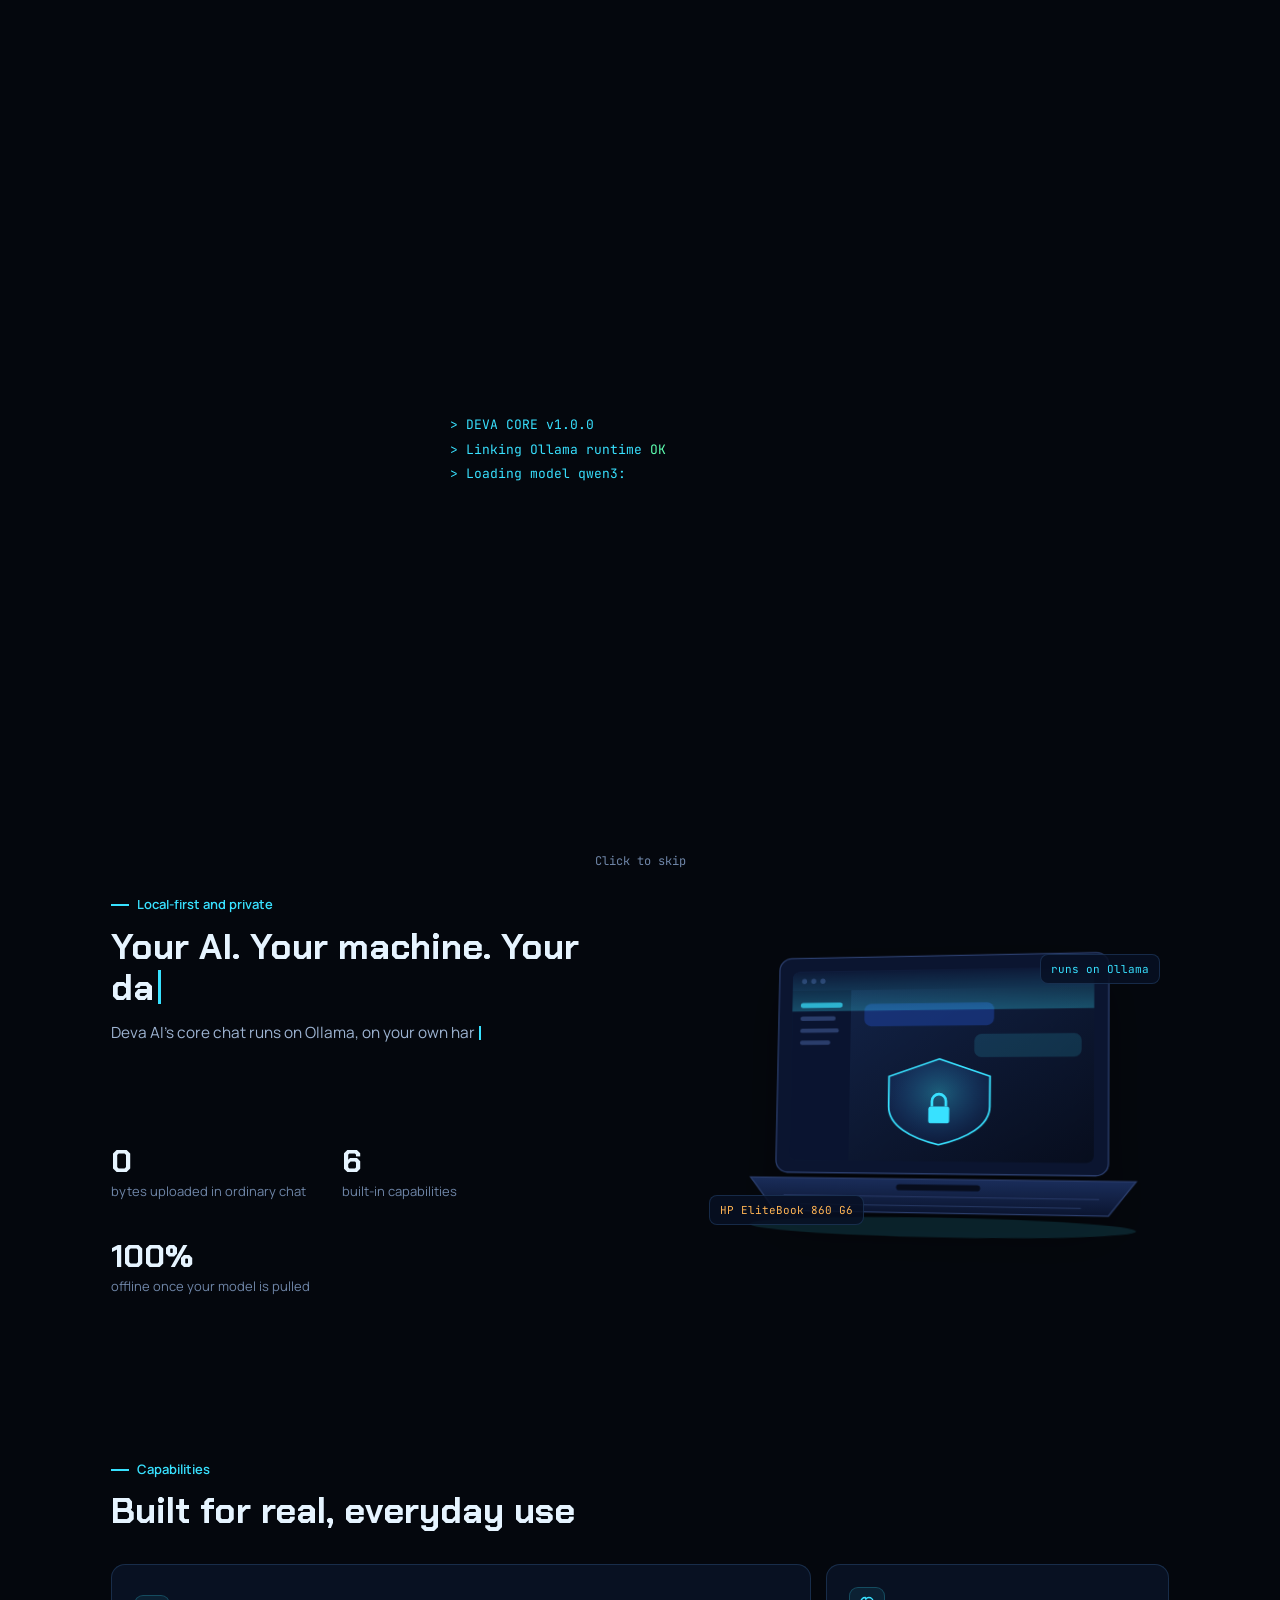
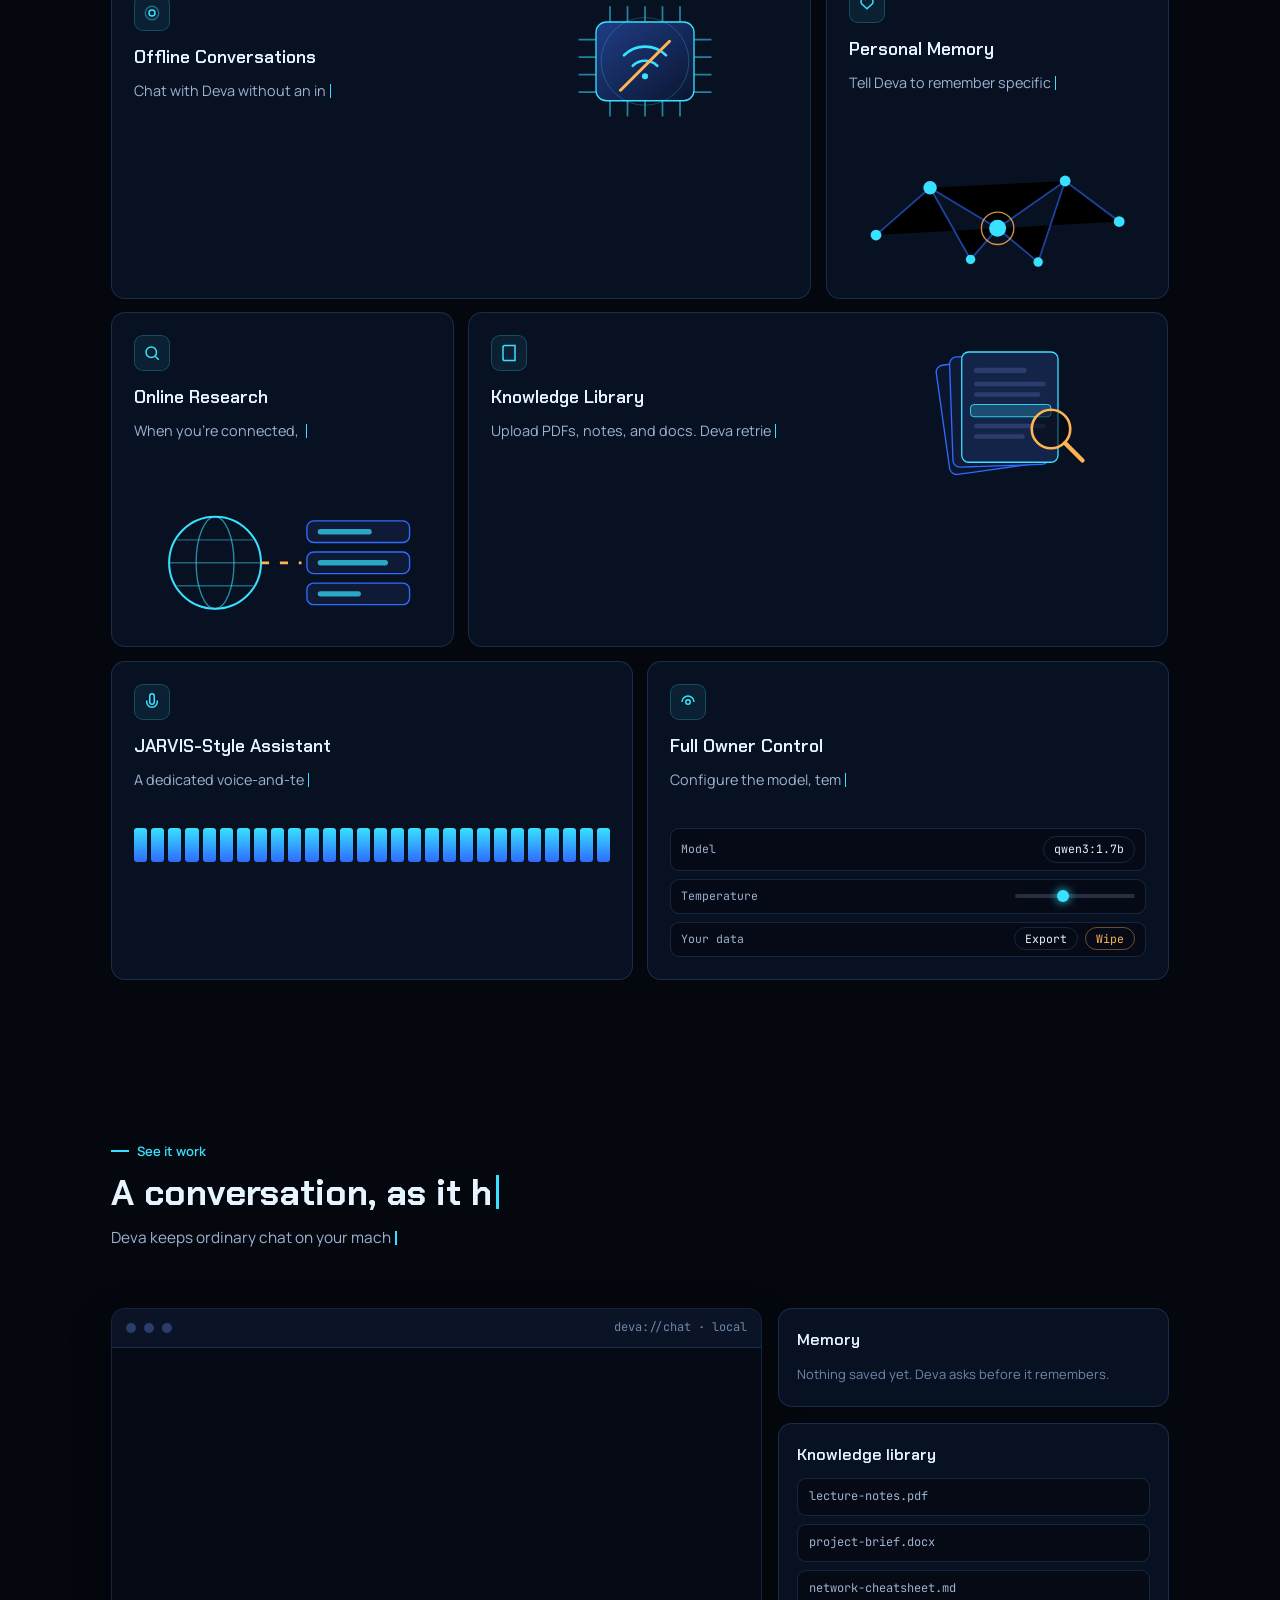
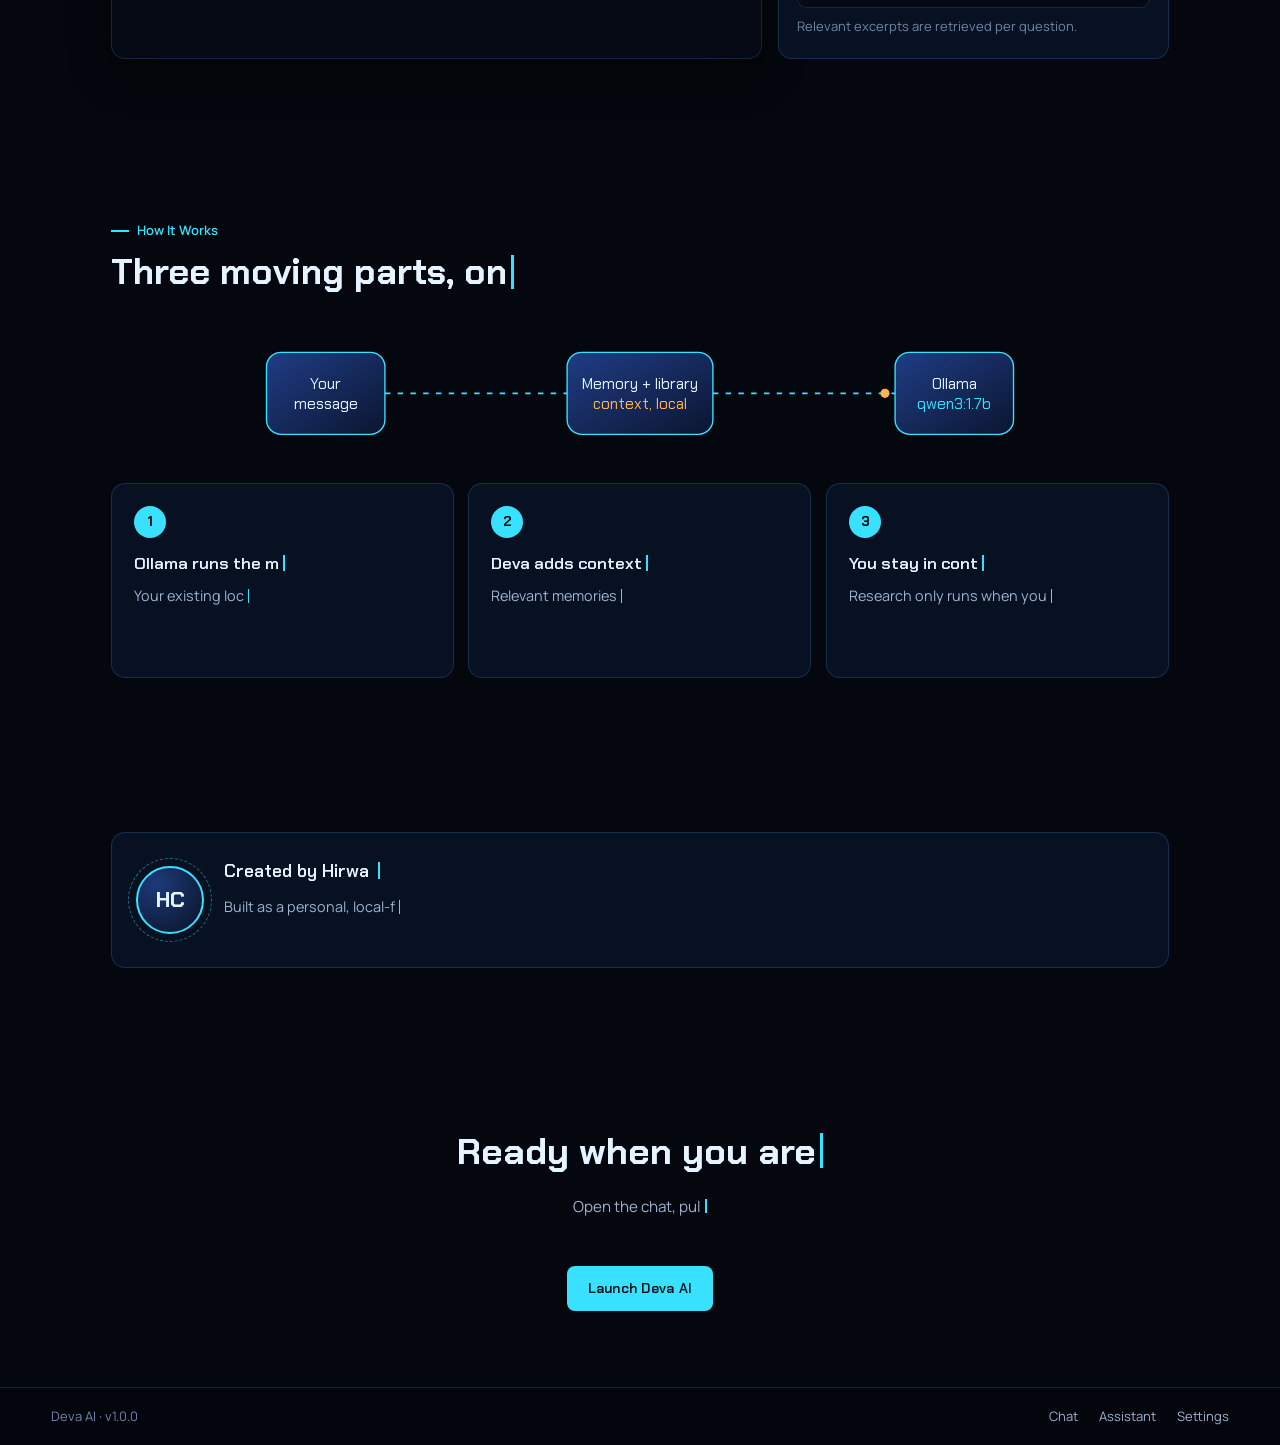
==== commit 12689cf7: "new landpage" ====
--- a/templates/landing.html
+++ b/templates/landing.html
@@ -26,7 +26,7 @@
   --mono:'JetBrains Mono',ui-monospace,Consolas,monospace;
 }
 *{box-sizing:border-box;margin:0;padding:0}
-html{scroll-behavior:smooth;scroll-padding-top:84px}
+html{scroll-behavior:smooth;scroll-padding-top:72px}
 body{background:var(--void);color:var(--ice);font-family:var(--body);line-height:1.65;overflow-x:hidden;-webkit-font-smoothing:antialiased}
 body::before{content:"";position:fixed;inset:0;z-index:0;pointer-events:none;
   background:
@@ -35,12 +35,12 @@
    linear-gradient(180deg,#04070d,#060b17 50%,#04070d)}
 a{color:inherit;text-decoration:none}
 :focus-visible{outline:2px solid var(--arc);outline-offset:3px;border-radius:6px}
-#bg{position:fixed;inset:0;width:100%;height:100%;z-index:0;pointer-events:none;opacity:.7}
+#bg{position:fixed;inset:0;width:100%;height:100%;z-index:0;pointer-events:none;opacity:.35}
 main,nav,footer,#progress{position:relative;z-index:2}
 #progress{position:fixed;top:0;left:0;height:2px;width:0;background:linear-gradient(90deg,var(--cobalt),var(--arc));z-index:60;box-shadow:0 0 12px var(--arc)}
 
 /* typing caret */
-.typing::after{content:"";display:inline-block;width:.09em;height:.95em;margin-left:4px;background:var(--arc);vertical-align:-.12em;box-shadow:0 0 8px var(--arc);animation:blink .9s steps(2) infinite}
+.typing::after{content:"";display:inline-block;width:.09em;height:.95em;margin-left:4px;background:var(--arc);vertical-align:-.12em;animation:blink .9s steps(2) infinite}
 @keyframes blink{50%{opacity:0}}
 
 /* boot */
@@ -51,40 +51,40 @@
 #boot .hint{position:absolute;bottom:28px;font-size:12px;color:var(--text-2);font-family:var(--mono)}
 
 /* nav */
-nav{position:fixed;top:0;left:0;right:0;z-index:50;display:flex;align-items:center;justify-content:space-between;gap:20px;padding:14px clamp(18px,4vw,56px);transition:background .3s,border-color .3s,backdrop-filter .3s;border-bottom:1px solid transparent}
+nav{position:fixed;top:0;left:0;right:0;z-index:50;display:flex;align-items:center;justify-content:space-between;gap:20px;padding:10px clamp(18px,4vw,48px);transition:background .3s,border-color .3s,backdrop-filter .3s;border-bottom:1px solid transparent}
 nav.scrolled{background:rgba(4,7,13,.78);backdrop-filter:blur(14px);border-color:var(--line)}
-.brand{display:flex;align-items:center;gap:11px;font-family:var(--display);font-weight:700;font-size:20px;letter-spacing:.02em}
-.brand-orb{width:26px;height:26px;border-radius:50%;background:conic-gradient(from 0deg,var(--arc),var(--cobalt),#0a1224,var(--arc));box-shadow:0 0 18px rgba(56,225,255,.55),inset 0 0 8px rgba(255,255,255,.5);animation:spin 6s linear infinite;position:relative}
+.brand{display:flex;align-items:center;gap:11px;font-family:var(--display);font-weight:700;font-size:18px;letter-spacing:.02em}
+.brand-orb{width:22px;height:22px;border-radius:50%;background:conic-gradient(from 0deg,var(--arc),var(--cobalt),#0a1224,var(--arc));box-shadow:0 0 10px rgba(56,225,255,.3);animation:spin 6s linear infinite;position:relative}
 .brand-orb::after{content:"";position:absolute;inset:7px;border-radius:50%;background:var(--void);box-shadow:0 0 6px var(--arc)}
 @keyframes spin{to{transform:rotate(360deg)}}
 .links{display:flex;gap:6px}
-.links a{padding:8px 14px;border-radius:8px;font-size:14px;font-weight:600;color:var(--text-1);transition:color .2s,background .2s}
+.links a{padding:6px 12px;border-radius:8px;font-size:13.5px;font-weight:600;color:var(--text-1);transition:color .2s,background .2s}
 .links a:hover{color:var(--ice);background:rgba(56,225,255,.08)}
 .menu-btn{display:none;background:none;border:1px solid var(--line);color:var(--ice);width:42px;height:42px;border-radius:10px;cursor:pointer}
-.btn{display:inline-flex;align-items:center;gap:10px;font-family:var(--display);font-weight:600;font-size:15px;padding:12px 24px;border-radius:10px;border:1px solid transparent;cursor:pointer;transition:transform .2s,box-shadow .2s,background .2s,border-color .2s;letter-spacing:.02em}
-.btn-primary{background:linear-gradient(135deg,var(--arc),var(--cobalt));color:#021018;box-shadow:0 0 0 1px rgba(56,225,255,.4),0 8px 30px rgba(47,107,255,.45)}
-.btn-primary:hover{transform:translateY(-2px);box-shadow:0 0 0 1px rgba(56,225,255,.7),0 12px 42px rgba(56,225,255,.5)}
+.btn{display:inline-flex;align-items:center;gap:10px;font-family:var(--display);font-weight:600;font-size:14px;padding:10px 20px;border-radius:8px;border:1px solid transparent;cursor:pointer;transition:transform .2s,box-shadow .2s,background .2s,border-color .2s;letter-spacing:.02em}
+.btn-primary{background:var(--arc);color:#021018}
+.btn-primary:hover{background:#7aeaff}
 .btn-ghost{border-color:var(--line);color:var(--ice);background:rgba(15,27,54,.5)}
 .btn-ghost:hover{border-color:var(--arc);background:rgba(56,225,255,.08)}
 
 /* hero */
-.hero{min-height:100vh;display:grid;grid-template-columns:1.02fr .98fr;align-items:center;gap:clamp(10px,3vw,40px);padding:120px clamp(18px,5vw,72px) 70px;max-width:1440px;margin:0 auto}
-.hero h1{font-family:var(--display);font-weight:700;font-size:clamp(2.7rem,6.2vw,5.4rem);line-height:1.04;letter-spacing:-.01em}
+.hero{min-height:min(100vh,760px);display:grid;grid-template-columns:1.02fr .98fr;align-items:center;gap:clamp(10px,3vw,32px);padding:96px clamp(18px,4vw,56px) 48px;max-width:1160px;margin:0 auto}
+.hero h1{font-family:var(--display);font-weight:700;font-size:clamp(2.1rem,4.4vw,3.6rem);line-height:1.08;letter-spacing:-.01em}
 .hero h1 span{display:block}
-.hero h1 .l2{background:linear-gradient(95deg,var(--arc),var(--cobalt) 70%);-webkit-background-clip:text;background-clip:text;color:transparent}
+.hero h1 .l2{color:#7fd6ff}
 .hero h1 .l2.typing::after{-webkit-text-fill-color:initial}
-.hero .sub{margin-top:24px;max-width:56ch;font-size:clamp(1rem,1.5vw,1.14rem);color:var(--text-1)}
-.rotator{margin-top:22px;font-family:var(--mono);font-size:14px;color:var(--text-1);min-height:24px;display:flex;gap:8px;flex-wrap:wrap}
+.hero .sub{margin-top:18px;max-width:52ch;font-size:.98rem;color:var(--text-1)}
+.rotator{margin-top:16px;font-family:var(--mono);font-size:13px;color:var(--text-1);min-height:24px;display:flex;gap:8px;flex-wrap:wrap}
 .rotator b{color:var(--amber);font-weight:500}
-.hero-ctas{margin-top:30px;display:flex;gap:14px;flex-wrap:wrap;opacity:0;transform:translateY(10px);transition:opacity .8s,transform .8s}
+.hero-ctas{margin-top:24px;display:flex;gap:14px;flex-wrap:wrap;opacity:0;transform:translateY(10px);transition:opacity .8s,transform .8s}
 .hero-ctas.show{opacity:1;transform:none}
-.orb-wrap{position:relative;width:min(600px,92vw);aspect-ratio:1;justify-self:center;perspective:1100px}
+.orb-wrap{position:relative;width:min(440px,88vw);aspect-ratio:1;justify-self:center;perspective:1100px}
 .orb-3d{position:absolute;inset:0;transform-style:preserve-3d;transition:transform .15s ease-out}
 #orb{position:absolute;inset:0;width:100%;height:100%}
-.chip{position:absolute;font-family:var(--mono);font-size:12px;padding:9px 13px;border-radius:10px;background:rgba(8,16,36,.78);border:1px solid var(--line);backdrop-filter:blur(8px);color:var(--text-1);line-height:1.45;opacity:0;transition:opacity .9s;box-shadow:0 10px 30px rgba(0,0,0,.4)}
+.chip{position:absolute;font-family:var(--mono);font-size:11px;padding:7px 11px;border-radius:8px;background:rgba(8,16,36,.78);border:1px solid var(--line);backdrop-filter:blur(8px);color:var(--text-1);line-height:1.45;opacity:0;transition:opacity .9s;box-shadow:0 10px 30px rgba(0,0,0,.4)}
 .chip.show{opacity:1;animation:float 6s ease-in-out infinite}
-.chip b{display:block;color:var(--ice);font-weight:500;font-size:13px}
-.chip i{display:inline-block;width:7px;height:7px;border-radius:50%;background:#5dffb0;box-shadow:0 0 8px #5dffb0;margin-right:7px}
+.chip b{display:block;color:var(--ice);font-weight:500;font-size:12px}
+.chip i{display:inline-block;width:7px;height:7px;border-radius:50%;background:#5dffb0;margin-right:7px}
 .chip.c1{top:9%;left:0;transform:translateZ(70px)}
 .chip.c2{top:20%;right:-2%;transform:translateZ(110px);animation-delay:-2s}
 .chip.c3{bottom:16%;left:2%;transform:translateZ(90px);animation-delay:-4s}
@@ -92,53 +92,50 @@
 @keyframes float{50%{translate:0 -9px}}
 
 /* ticker */
-.ticker{border-block:1px solid var(--line);background:rgba(10,18,36,.55);overflow:hidden;white-space:nowrap;padding:15px 0}
+.ticker{border-block:1px solid var(--line);background:rgba(10,18,36,.55);overflow:hidden;white-space:nowrap;padding:11px 0}
 .ticker-track{display:inline-flex;gap:0;animation:tick 40s linear infinite}
-.ticker span{font-family:var(--display);font-weight:500;font-size:17px;color:var(--text-1);padding:0 26px;display:inline-flex;align-items:center;gap:26px}
+.ticker span{font-family:var(--display);font-weight:500;font-size:14px;color:var(--text-1);padding:0 26px;display:inline-flex;align-items:center;gap:26px}
 .ticker span::after{content:"";width:7px;height:7px;background:var(--arc);transform:rotate(45deg);opacity:.7}
 @keyframes tick{to{transform:translateX(-50%)}}
 
 /* sections */
-.section{padding:clamp(70px,10vw,130px) clamp(18px,5vw,72px);max-width:1440px;margin:0 auto}
-.section-head{max-width:760px;margin-bottom:48px}
-.eyebrow{display:inline-flex;align-items:center;gap:10px;font-family:var(--mono);font-size:13px;color:var(--arc);margin-bottom:16px}
-.eyebrow::before{content:"";width:26px;height:1px;background:var(--arc);box-shadow:0 0 8px var(--arc)}
-.section h2{font-family:var(--display);font-weight:700;font-size:clamp(2rem,4.2vw,3.3rem);line-height:1.1}
-.section-head p{margin-top:18px;color:var(--text-1);font-size:1.06rem;max-width:62ch}
+.section{padding:clamp(44px,6vw,80px) clamp(18px,4vw,56px);max-width:1160px;margin:0 auto}
+.section-head{max-width:680px;margin-bottom:32px}
+.eyebrow{display:inline-flex;align-items:center;gap:8px;font-family:var(--body);font-weight:600;font-size:13px;color:var(--arc);margin-bottom:10px}
+.eyebrow::before{content:"";width:18px;height:2px;background:var(--arc)}
+.section h2{font-family:var(--display);font-weight:700;font-size:clamp(1.6rem,2.8vw,2.3rem);line-height:1.15}
+.section-head p{margin-top:12px;color:var(--text-1);font-size:.96rem;max-width:60ch}
 
 /* about */
-.about-grid{display:grid;grid-template-columns:1fr 1.05fr;gap:clamp(30px,5vw,70px);align-items:center}
-.stats{display:flex;gap:clamp(20px,4vw,48px);margin-top:34px;flex-wrap:wrap}
-.stat b{display:block;font-family:var(--display);font-size:clamp(2rem,4vw,2.9rem);color:var(--ice);line-height:1}
+.about-grid{display:grid;grid-template-columns:1fr 1.05fr;gap:clamp(24px,4vw,52px);align-items:center}
+.stats{display:flex;gap:clamp(18px,3vw,36px);margin-top:24px;flex-wrap:wrap}
+.stat b{display:block;font-family:var(--display);font-size:clamp(1.5rem,2.6vw,2rem);color:var(--ice);line-height:1}
 .stat span{font-size:13px;color:var(--text-2)}
-.device{position:relative;perspective:1200px}
-.device svg{width:100%;height:auto;display:block;transform:rotateY(-10deg) rotateX(4deg);transition:transform .4s;filter:drop-shadow(0 30px 50px rgba(47,107,255,.25))}
+.device{position:relative;perspective:1200px;max-width:460px;justify-self:end;width:100%}
+.device svg{width:100%;height:auto;display:block;transform:rotateY(-10deg) rotateX(4deg);transition:transform .4s;filter:drop-shadow(0 18px 30px rgba(0,0,0,.4))}
 .device:hover svg{transform:rotateY(-2deg) rotateX(0)}
 .scan{animation:scan 3.6s linear infinite}
 @keyframes scan{from{transform:translateY(-50px)}to{transform:translateY(230px)}}
-.tag{position:absolute;font-family:var(--mono);font-size:12px;padding:7px 12px;border-radius:8px;background:rgba(8,16,36,.85);border:1px solid var(--line);color:var(--arc)}
+.tag{position:absolute;font-family:var(--mono);font-size:11px;padding:5px 10px;border-radius:8px;background:rgba(8,16,36,.85);border:1px solid var(--line);color:var(--arc)}
 .tag.t1{top:4%;right:2%}.tag.t2{bottom:6%;left:0;color:var(--amber)}
 
 /* bento */
-.bento{display:grid;grid-template-columns:repeat(6,1fr);gap:18px}
-.card{position:relative;overflow:hidden;border-radius:18px;padding:28px;background:linear-gradient(160deg,rgba(18,32,64,.72),rgba(7,13,28,.78));border:1px solid var(--line);backdrop-filter:blur(8px);transform-style:preserve-3d;transition:transform .2s ease-out,border-color .3s;will-change:transform}
+.bento{display:grid;grid-template-columns:repeat(6,1fr);gap:14px}
+.card{position:relative;overflow:hidden;border-radius:14px;padding:22px;background:rgba(11,20,40,.8);border:1px solid var(--line);transform-style:preserve-3d;transition:transform .2s ease-out,border-color .3s;will-change:transform}
 .card:hover{border-color:rgba(56,225,255,.5)}
-.card::before,.card::after{content:"";position:absolute;width:16px;height:16px;border:2px solid var(--arc);opacity:.55;pointer-events:none}
-.card::before{top:10px;left:10px;border-right:0;border-bottom:0;border-top-left-radius:6px}
-.card::after{bottom:10px;right:10px;border-left:0;border-top:0;border-bottom-right-radius:6px}
-.glare{position:absolute;inset:0;pointer-events:none;background:radial-gradient(260px circle at var(--mx,50%) var(--my,50%),rgba(56,225,255,.13),transparent 60%);opacity:0;transition:opacity .3s}
+.glare{display:none}
 .card:hover .glare{opacity:1}
-.card h3{font-family:var(--display);font-size:1.4rem;font-weight:600;margin:14px 0 8px}
-.card p{color:var(--text-1);font-size:.97rem}
-.f-icon{width:46px;height:46px;border-radius:12px;display:grid;place-items:center;color:var(--arc);background:rgba(56,225,255,.08);border:1px solid rgba(56,225,255,.3);box-shadow:0 0 20px rgba(56,225,255,.12)}
+.card h3{font-family:var(--display);font-size:1.12rem;font-weight:600;margin:12px 0 6px}
+.card p{color:var(--text-1);font-size:.9rem}
+.f-icon{width:36px;height:36px;border-radius:9px;display:grid;place-items:center;color:var(--arc);background:rgba(56,225,255,.08);border:1px solid rgba(56,225,255,.22)}.f-icon svg{width:18px;height:18px}
 .s4{grid-column:span 4}.s3{grid-column:span 3}.s2{grid-column:span 2}
-.split{display:grid;grid-template-columns:1.1fr .9fr;gap:20px;align-items:center}
+.split{display:grid;grid-template-columns:1.1fr .9fr;gap:16px;align-items:center}.split .art{max-width:210px;justify-self:center}
 .card .art{width:100%;height:auto;display:block}
-.bars{display:flex;gap:4px;align-items:center;height:46px;margin-top:16px}
+.bars{display:flex;gap:4px;align-items:center;height:34px;margin-top:12px}
 .bars i{flex:1;border-radius:3px;background:linear-gradient(var(--arc),var(--cobalt));height:100%;transform-origin:center;animation:bar 1.1s ease-in-out infinite}
 @keyframes bar{0%,100%{transform:scaleY(.15)}50%{transform:scaleY(1)}}
-.ctrl{margin-top:16px;display:grid;gap:10px;font-family:var(--mono);font-size:12px;color:var(--text-1)}
-.ctrl div{display:flex;align-items:center;justify-content:space-between;gap:12px;padding:9px 12px;border-radius:9px;background:rgba(4,7,13,.55);border:1px solid var(--line)}
+.ctrl{margin-top:12px;display:grid;gap:8px;font-family:var(--mono);font-size:11.5px;color:var(--text-1)}
+.ctrl div{display:flex;align-items:center;justify-content:space-between;gap:12px;padding:7px 10px;border-radius:9px;background:rgba(4,7,13,.55);border:1px solid var(--line)}
 .slider{flex:1;max-width:120px;height:4px;background:rgba(111,134,168,.3);border-radius:2px;position:relative}
 .slider::after{content:"";position:absolute;top:50%;left:var(--v,40%);width:12px;height:12px;border-radius:50%;background:var(--arc);box-shadow:0 0 10px var(--arc);transform:translate(-50%,-50%);animation:slide 5s ease-in-out infinite}
 @keyframes slide{50%{left:72%}}
@@ -146,53 +143,53 @@
 .pill.danger{color:var(--amber);border-color:rgba(255,180,84,.4)}
 
 /* demo */
-.demo{display:grid;grid-template-columns:1.25fr .75fr;gap:20px}
-.term{border-radius:18px;border:1px solid var(--line);background:rgba(5,10,22,.85);overflow:hidden;box-shadow:0 30px 80px rgba(0,0,0,.5)}
-.term-bar{display:flex;align-items:center;gap:8px;padding:12px 16px;border-bottom:1px solid var(--line);background:rgba(15,27,54,.6);font-family:var(--mono);font-size:12px;color:var(--text-2)}
+.demo{display:grid;grid-template-columns:1.25fr .75fr;gap:16px}
+.term{border-radius:14px;border:1px solid var(--line);background:rgba(5,10,22,.85);overflow:hidden;box-shadow:0 16px 40px rgba(0,0,0,.4)}
+.term-bar{display:flex;align-items:center;gap:8px;padding:9px 14px;border-bottom:1px solid var(--line);background:rgba(15,27,54,.6);font-family:var(--mono);font-size:12px;color:var(--text-2)}
 .term-bar i{width:10px;height:10px;border-radius:50%;background:#2a3d6b}
 .term-bar span{margin-left:auto}
-#chatBody{padding:22px;min-height:370px;display:flex;flex-direction:column;gap:14px}
-.msg{max-width:84%;padding:12px 16px;border-radius:14px;font-size:.95rem;line-height:1.55}
+#chatBody{padding:18px;min-height:310px;display:flex;flex-direction:column;gap:11px}
+.msg{max-width:84%;padding:9px 13px;border-radius:12px;font-size:.88rem;line-height:1.5}
 .msg.u{align-self:flex-end;background:linear-gradient(135deg,rgba(47,107,255,.35),rgba(47,107,255,.18));border:1px solid rgba(47,107,255,.5)}
 .msg.d{align-self:flex-start;background:rgba(56,225,255,.06);border:1px solid rgba(56,225,255,.22)}
 .msg small{display:block;font-family:var(--mono);font-size:11px;color:var(--arc);margin-bottom:4px}
 .approve{margin-top:10px;font-family:var(--mono);font-size:12px;padding:7px 14px;border-radius:8px;border:1px solid var(--amber);color:var(--amber);background:rgba(255,180,84,.08);transition:all .3s}
-.approve.on{background:var(--amber);color:#1a1000;box-shadow:0 0 18px rgba(255,180,84,.5)}
-.side{display:grid;gap:20px}
-.panel{border-radius:18px;border:1px solid var(--line);background:linear-gradient(160deg,rgba(18,32,64,.6),rgba(7,13,28,.7));padding:22px}
-.panel h4{font-family:var(--display);font-weight:600;font-size:1.1rem;margin-bottom:14px}
-.mem-item,.doc-item{font-family:var(--mono);font-size:12.5px;padding:10px 12px;border-radius:9px;background:rgba(4,7,13,.6);border:1px solid var(--line);color:var(--text-1);margin-bottom:8px;animation:pop .5s}
+.approve.on{background:var(--amber);color:#1a1000}
+.side{display:grid;gap:16px}
+.panel{border-radius:14px;border:1px solid var(--line);background:rgba(11,20,40,.8);padding:18px}
+.panel h4{font-family:var(--display);font-weight:600;font-size:1rem;margin-bottom:10px}
+.mem-item,.doc-item{font-family:var(--mono);font-size:12px;padding:8px 11px;border-radius:9px;background:rgba(4,7,13,.6);border:1px solid var(--line);color:var(--text-1);margin-bottom:8px;animation:pop .5s}
 .mem-item{border-color:rgba(255,180,84,.35);color:var(--ice)}
 .empty{font-size:13px;color:var(--text-2)}
 @keyframes pop{from{opacity:0;transform:translateY(8px) scale(.97)}}
 
 /* how */
-.pipe{width:100%;height:auto;display:block;margin-bottom:26px}
+.pipe{width:100%;height:auto;display:block;margin:0 auto 22px;max-width:820px}
 .flow{stroke-dasharray:6 8;animation:flow 1.2s linear infinite}
 @keyframes flow{to{stroke-dashoffset:-14}}
-.steps{display:grid;grid-template-columns:repeat(3,1fr);gap:18px}
-.step-num{width:40px;height:40px;border-radius:50%;display:grid;place-items:center;font-family:var(--display);font-weight:700;color:#021018;background:linear-gradient(135deg,var(--arc),var(--cobalt));box-shadow:0 0 20px rgba(56,225,255,.4)}
-.step h4{margin:14px 0 8px;font-family:var(--display);font-size:1.25rem;font-weight:600}
+.steps{display:grid;grid-template-columns:repeat(3,1fr);gap:14px}
+.step-num{width:32px;height:32px;border-radius:50%;display:grid;place-items:center;font-family:var(--display);font-weight:700;font-size:14px;color:#021018;background:var(--arc)}
+.step h4{margin:12px 0 6px;font-family:var(--display);font-size:1.05rem;font-weight:600}
 
 /* creator */
-.creator{display:flex;align-items:center;gap:26px;padding:34px;flex-wrap:wrap}
-.creator-avatar{width:84px;height:84px;border-radius:50%;display:grid;place-items:center;font-family:var(--display);font-weight:700;font-size:28px;color:var(--ice);background:radial-gradient(circle at 30% 25%,#1d3a7a,#0a1224);border:2px solid var(--arc);box-shadow:0 0 0 6px rgba(56,225,255,.08),0 0 34px rgba(56,225,255,.35);flex:none;position:relative}
+.creator{display:flex;align-items:center;gap:20px;padding:24px;flex-wrap:wrap}
+.creator-avatar{width:68px;height:68px;border-radius:50%;display:grid;place-items:center;font-family:var(--display);font-weight:700;font-size:22px;color:var(--ice);background:radial-gradient(circle at 30% 25%,#1d3a7a,#0a1224);border:2px solid var(--arc);flex:none;position:relative}
 .creator-avatar::after{content:"";position:absolute;inset:-10px;border-radius:50%;border:1px dashed rgba(56,225,255,.5);animation:spin 14s linear infinite}
 .creator h3{margin:0}
 
 /* cta */
-.cta{text-align:center;padding:clamp(70px,9vw,120px) 20px}
-.cta h2{font-family:var(--display);font-size:clamp(2rem,4.6vw,3.6rem);font-weight:700;max-width:18ch;margin:0 auto 14px}
-.cta p{color:var(--text-1);max-width:52ch;margin:0 auto 30px}
+.cta{text-align:center;padding:clamp(44px,6vw,76px) 20px}
+.cta h2{font-family:var(--display);font-size:clamp(1.6rem,3vw,2.3rem);font-weight:700;max-width:18ch;margin:0 auto 12px}
+.cta p{color:var(--text-1);font-size:.95rem;max-width:52ch;margin:0 auto 22px}
 
 /* footer */
-.footer{border-top:1px solid var(--line);padding:26px clamp(18px,5vw,72px);display:flex;justify-content:space-between;align-items:center;flex-wrap:wrap;gap:14px;color:var(--text-2);font-size:14px;background:rgba(4,7,13,.8)}
+.footer{border-top:1px solid var(--line);padding:18px clamp(18px,4vw,56px);display:flex;justify-content:space-between;align-items:center;flex-wrap:wrap;gap:14px;color:var(--text-2);font-size:13px;background:rgba(4,7,13,.8)}
 .footer a{color:var(--text-1);margin-left:18px}
 .footer a:hover{color:var(--arc)}
 
 @media(max-width:960px){
-  .hero{grid-template-columns:1fr;padding-top:110px;text-align:left}
-  .orb-wrap{order:-1;width:min(440px,88vw)}
+  .hero{grid-template-columns:1fr;padding-top:84px;text-align:left}
+  .orb-wrap{order:-1;width:min(320px,78vw)}.device{justify-self:center}
   .about-grid,.demo,.split{grid-template-columns:1fr}
   .bento .s4,.bento .s3,.bento .s2{grid-column:span 6}
   .steps{grid-template-columns:1fr}
@@ -559,7 +556,7 @@
     if (reduce || e.pointerType === 'touch') return;
     const r = el.getBoundingClientRect();
     const px = (e.clientX - r.left) / r.width, py = (e.clientY - r.top) / r.height;
-    el.style.transform = `perspective(900px) rotateX(${(0.5 - py) * 7}deg) rotateY(${(px - 0.5) * 9}deg) translateZ(0)`;
+    el.style.transform = `perspective(900px) rotateX(${(0.5 - py) * 3}deg) rotateY(${(px - 0.5) * 4}deg) translateZ(0)`;
     el.style.setProperty('--mx', px * 100 + '%');
     el.style.setProperty('--my', py * 100 + '%');
   });
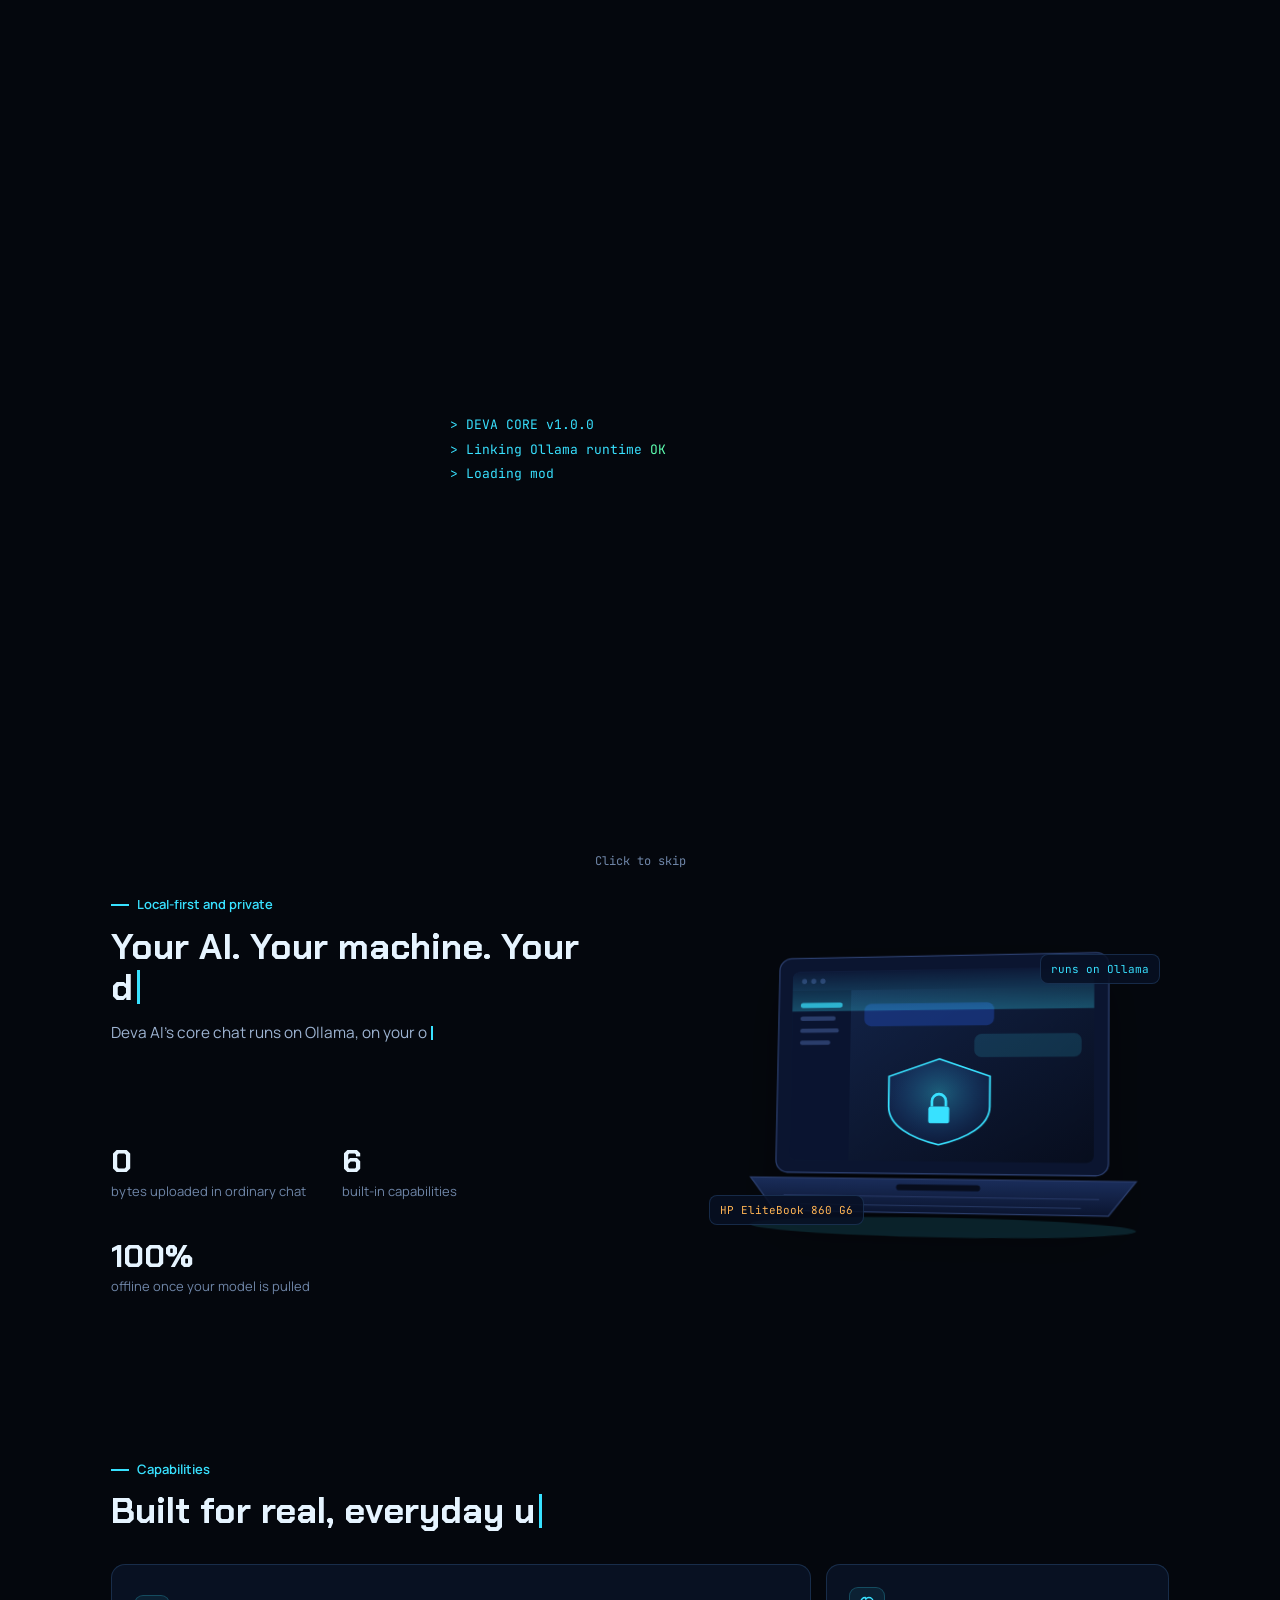
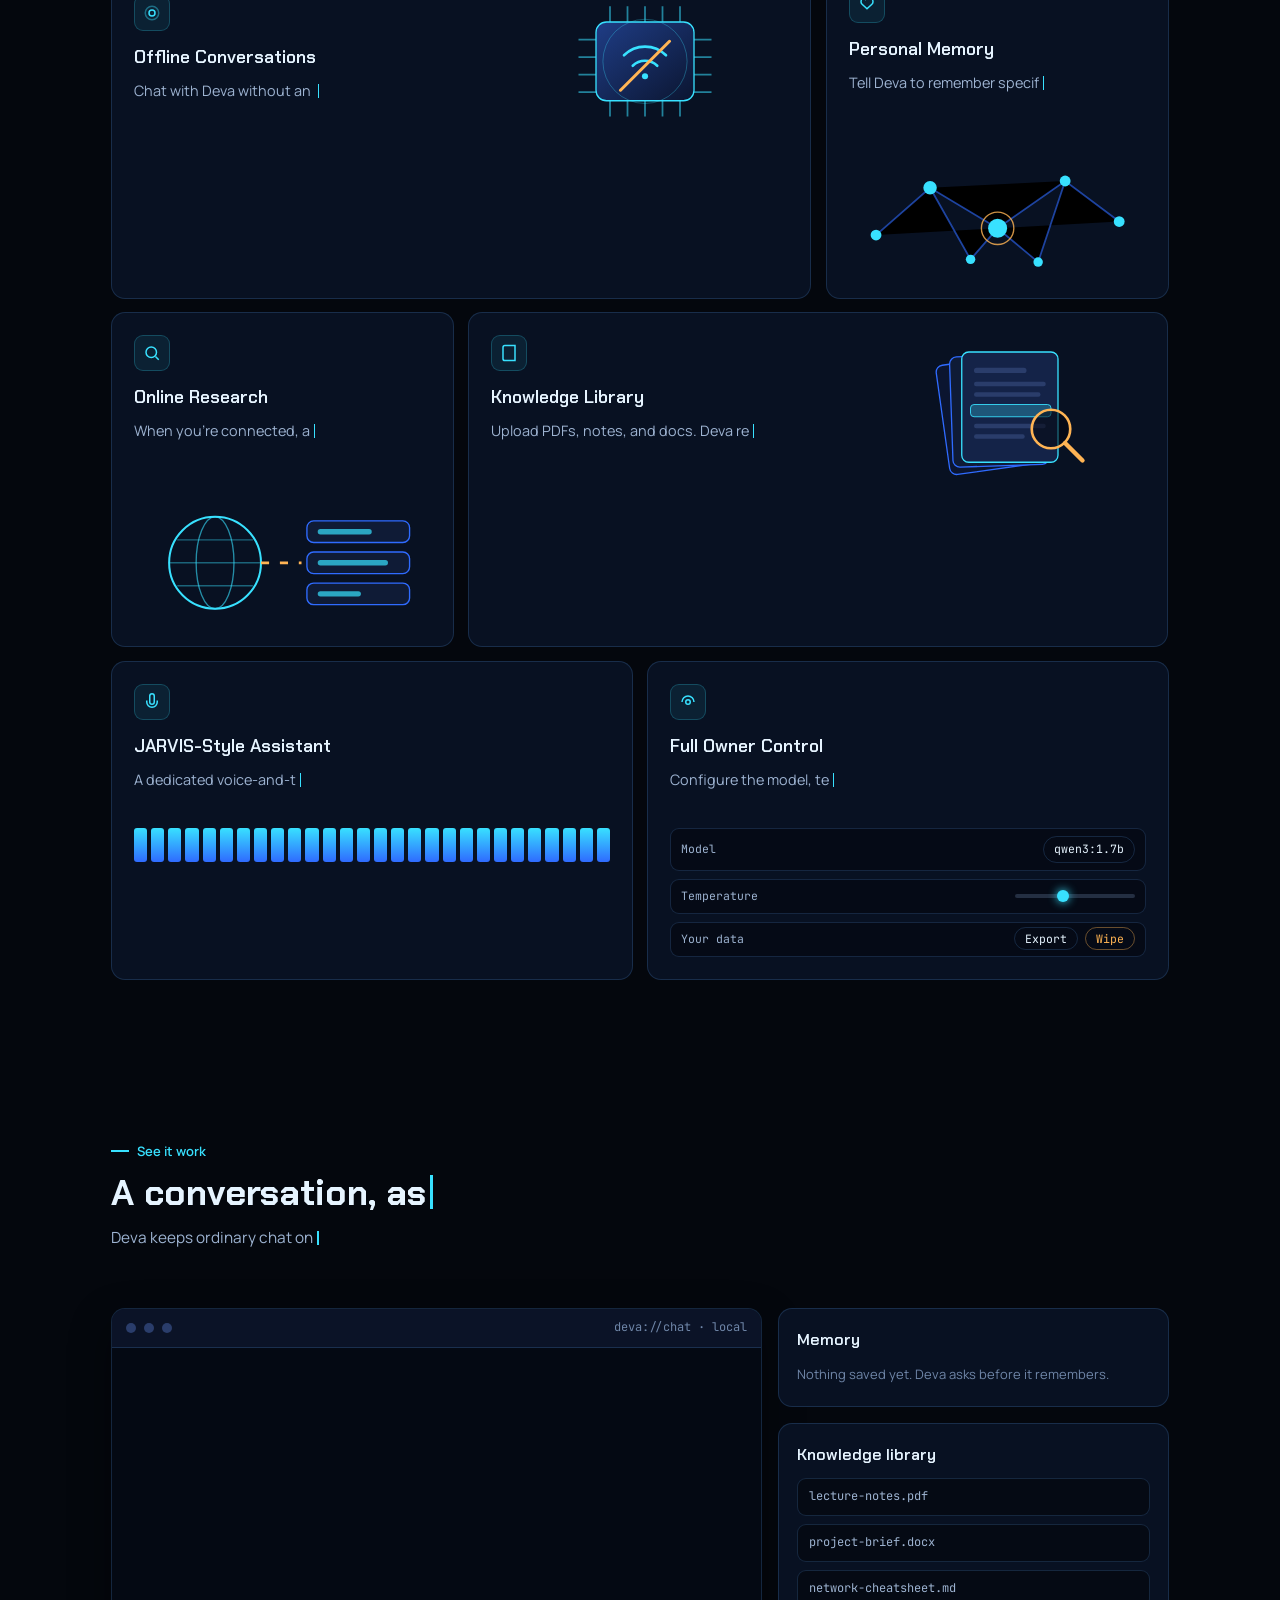
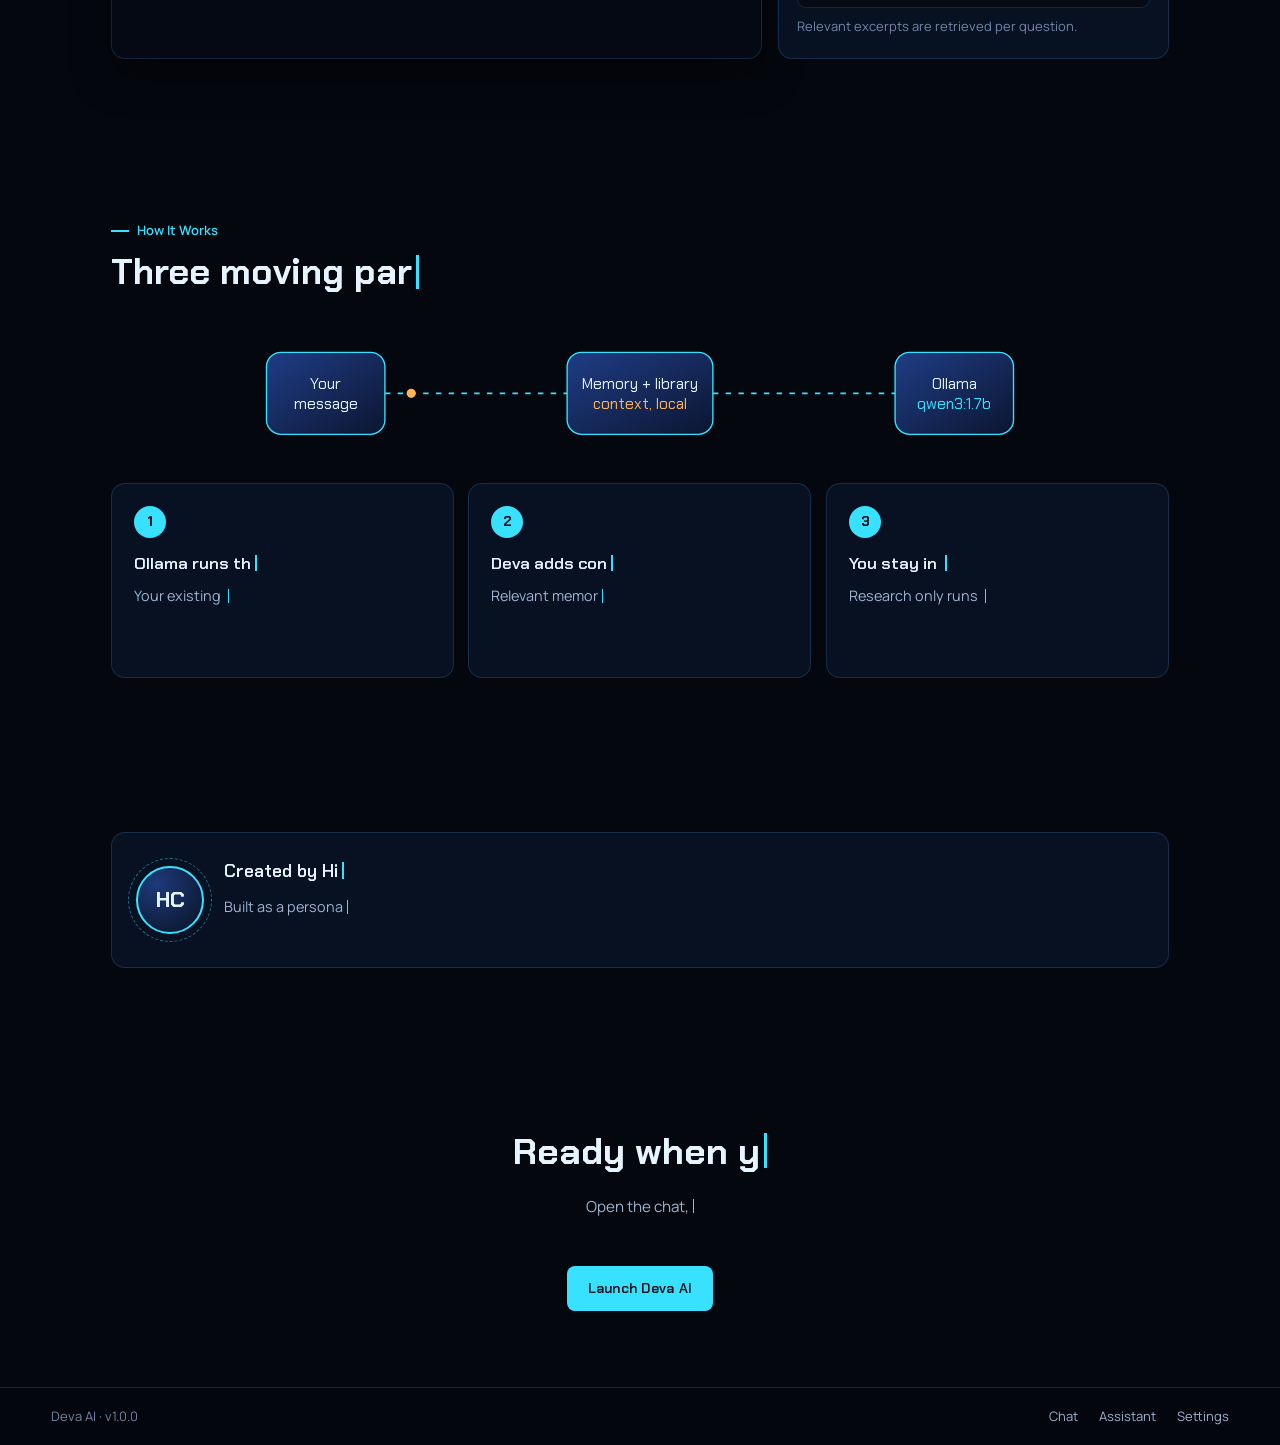
==== commit 682ec5ef: "landing" ====
--- a/templates/landing.html
+++ b/templates/landing.html
@@ -1,863 +1,2525 @@
-<!DOCTYPE html>
+<!doctype html>
 <html lang="en">
-<head>
-<meta charset="UTF-8">
-<meta name="viewport" content="width=device-width, initial-scale=1">
-<title>Deva AI | Intelligence That Stays With You</title>
-<meta name="description" content="Deva AI is a personal, local-first AI assistant that runs on your own machine through Ollama. Private by default, with memory, a knowledge library and optional online research.">
-<meta name="theme-color" content="#04070d">
-<link rel="preconnect" href="https://fonts.googleapis.com">
-<link rel="preconnect" href="https://fonts.gstatic.com" crossorigin>
-<link href="https://fonts.googleapis.com/css2?family=Chakra+Petch:wght@500;600;700&family=JetBrains+Mono:wght@400;500&family=Manrope:wght@400;500;600;800&display=swap" rel="stylesheet">
-<style>
-:root{
-  --void:#04070d;
-  --navy:#0a1224;
-  --navy-2:#0f1b36;
-  --line:rgba(94,170,255,.18);
-  --arc:#38e1ff;
-  --cobalt:#2f6bff;
-  --ice:#e6f4ff;
-  --amber:#ffb454;
-  --text-1:#9db3d1;
-  --text-2:#6f86a8;
-  --display:'Chakra Petch','Segoe UI',system-ui,sans-serif;
-  --body:'Manrope','Segoe UI',system-ui,sans-serif;
-  --mono:'JetBrains Mono',ui-monospace,Consolas,monospace;
-}
-*{box-sizing:border-box;margin:0;padding:0}
-html{scroll-behavior:smooth;scroll-padding-top:72px}
-body{background:var(--void);color:var(--ice);font-family:var(--body);line-height:1.65;overflow-x:hidden;-webkit-font-smoothing:antialiased}
-body::before{content:"";position:fixed;inset:0;z-index:0;pointer-events:none;
-  background:
-   radial-gradient(900px 600px at 78% 8%,rgba(47,107,255,.16),transparent 60%),
-   radial-gradient(700px 500px at 8% 40%,rgba(56,225,255,.08),transparent 60%),
-   linear-gradient(180deg,#04070d,#060b17 50%,#04070d)}
-a{color:inherit;text-decoration:none}
-:focus-visible{outline:2px solid var(--arc);outline-offset:3px;border-radius:6px}
-#bg{position:fixed;inset:0;width:100%;height:100%;z-index:0;pointer-events:none;opacity:.35}
-main,nav,footer,#progress{position:relative;z-index:2}
-#progress{position:fixed;top:0;left:0;height:2px;width:0;background:linear-gradient(90deg,var(--cobalt),var(--arc));z-index:60;box-shadow:0 0 12px var(--arc)}
-
-/* typing caret */
-.typing::after{content:"";display:inline-block;width:.09em;height:.95em;margin-left:4px;background:var(--arc);vertical-align:-.12em;animation:blink .9s steps(2) infinite}
-@keyframes blink{50%{opacity:0}}
-
-/* boot */
-#boot{position:fixed;inset:0;z-index:100;background:var(--void);display:grid;place-items:center;transition:opacity .7s,visibility .7s;cursor:pointer}
-#boot.hide{opacity:0;visibility:hidden}
-#boot pre{font-family:var(--mono);font-size:13px;color:var(--arc);line-height:1.9;min-width:min(380px,86vw)}
-#boot .ok{color:#5dffb0}
-#boot .hint{position:absolute;bottom:28px;font-size:12px;color:var(--text-2);font-family:var(--mono)}
-
-/* nav */
-nav{position:fixed;top:0;left:0;right:0;z-index:50;display:flex;align-items:center;justify-content:space-between;gap:20px;padding:10px clamp(18px,4vw,48px);transition:background .3s,border-color .3s,backdrop-filter .3s;border-bottom:1px solid transparent}
-nav.scrolled{background:rgba(4,7,13,.78);backdrop-filter:blur(14px);border-color:var(--line)}
-.brand{display:flex;align-items:center;gap:11px;font-family:var(--display);font-weight:700;font-size:18px;letter-spacing:.02em}
-.brand-orb{width:22px;height:22px;border-radius:50%;background:conic-gradient(from 0deg,var(--arc),var(--cobalt),#0a1224,var(--arc));box-shadow:0 0 10px rgba(56,225,255,.3);animation:spin 6s linear infinite;position:relative}
-.brand-orb::after{content:"";position:absolute;inset:7px;border-radius:50%;background:var(--void);box-shadow:0 0 6px var(--arc)}
-@keyframes spin{to{transform:rotate(360deg)}}
-.links{display:flex;gap:6px}
-.links a{padding:6px 12px;border-radius:8px;font-size:13.5px;font-weight:600;color:var(--text-1);transition:color .2s,background .2s}
-.links a:hover{color:var(--ice);background:rgba(56,225,255,.08)}
-.menu-btn{display:none;background:none;border:1px solid var(--line);color:var(--ice);width:42px;height:42px;border-radius:10px;cursor:pointer}
-.btn{display:inline-flex;align-items:center;gap:10px;font-family:var(--display);font-weight:600;font-size:14px;padding:10px 20px;border-radius:8px;border:1px solid transparent;cursor:pointer;transition:transform .2s,box-shadow .2s,background .2s,border-color .2s;letter-spacing:.02em}
-.btn-primary{background:var(--arc);color:#021018}
-.btn-primary:hover{background:#7aeaff}
-.btn-ghost{border-color:var(--line);color:var(--ice);background:rgba(15,27,54,.5)}
-.btn-ghost:hover{border-color:var(--arc);background:rgba(56,225,255,.08)}
-
-/* hero */
-.hero{min-height:min(100vh,760px);display:grid;grid-template-columns:1.02fr .98fr;align-items:center;gap:clamp(10px,3vw,32px);padding:96px clamp(18px,4vw,56px) 48px;max-width:1160px;margin:0 auto}
-.hero h1{font-family:var(--display);font-weight:700;font-size:clamp(2.1rem,4.4vw,3.6rem);line-height:1.08;letter-spacing:-.01em}
-.hero h1 span{display:block}
-.hero h1 .l2{color:#7fd6ff}
-.hero h1 .l2.typing::after{-webkit-text-fill-color:initial}
-.hero .sub{margin-top:18px;max-width:52ch;font-size:.98rem;color:var(--text-1)}
-.rotator{margin-top:16px;font-family:var(--mono);font-size:13px;color:var(--text-1);min-height:24px;display:flex;gap:8px;flex-wrap:wrap}
-.rotator b{color:var(--amber);font-weight:500}
-.hero-ctas{margin-top:24px;display:flex;gap:14px;flex-wrap:wrap;opacity:0;transform:translateY(10px);transition:opacity .8s,transform .8s}
-.hero-ctas.show{opacity:1;transform:none}
-.orb-wrap{position:relative;width:min(440px,88vw);aspect-ratio:1;justify-self:center;perspective:1100px}
-.orb-3d{position:absolute;inset:0;transform-style:preserve-3d;transition:transform .15s ease-out}
-#orb{position:absolute;inset:0;width:100%;height:100%}
-.chip{position:absolute;font-family:var(--mono);font-size:11px;padding:7px 11px;border-radius:8px;background:rgba(8,16,36,.78);border:1px solid var(--line);backdrop-filter:blur(8px);color:var(--text-1);line-height:1.45;opacity:0;transition:opacity .9s;box-shadow:0 10px 30px rgba(0,0,0,.4)}
-.chip.show{opacity:1;animation:float 6s ease-in-out infinite}
-.chip b{display:block;color:var(--ice);font-weight:500;font-size:12px}
-.chip i{display:inline-block;width:7px;height:7px;border-radius:50%;background:#5dffb0;margin-right:7px}
-.chip.c1{top:9%;left:0;transform:translateZ(70px)}
-.chip.c2{top:20%;right:-2%;transform:translateZ(110px);animation-delay:-2s}
-.chip.c3{bottom:16%;left:2%;transform:translateZ(90px);animation-delay:-4s}
-.chip.c4{bottom:6%;right:6%;transform:translateZ(60px);animation-delay:-1s}
-@keyframes float{50%{translate:0 -9px}}
-
-/* ticker */
-.ticker{border-block:1px solid var(--line);background:rgba(10,18,36,.55);overflow:hidden;white-space:nowrap;padding:11px 0}
-.ticker-track{display:inline-flex;gap:0;animation:tick 40s linear infinite}
-.ticker span{font-family:var(--display);font-weight:500;font-size:14px;color:var(--text-1);padding:0 26px;display:inline-flex;align-items:center;gap:26px}
-.ticker span::after{content:"";width:7px;height:7px;background:var(--arc);transform:rotate(45deg);opacity:.7}
-@keyframes tick{to{transform:translateX(-50%)}}
-
-/* sections */
-.section{padding:clamp(44px,6vw,80px) clamp(18px,4vw,56px);max-width:1160px;margin:0 auto}
-.section-head{max-width:680px;margin-bottom:32px}
-.eyebrow{display:inline-flex;align-items:center;gap:8px;font-family:var(--body);font-weight:600;font-size:13px;color:var(--arc);margin-bottom:10px}
-.eyebrow::before{content:"";width:18px;height:2px;background:var(--arc)}
-.section h2{font-family:var(--display);font-weight:700;font-size:clamp(1.6rem,2.8vw,2.3rem);line-height:1.15}
-.section-head p{margin-top:12px;color:var(--text-1);font-size:.96rem;max-width:60ch}
-
-/* about */
-.about-grid{display:grid;grid-template-columns:1fr 1.05fr;gap:clamp(24px,4vw,52px);align-items:center}
-.stats{display:flex;gap:clamp(18px,3vw,36px);margin-top:24px;flex-wrap:wrap}
-.stat b{display:block;font-family:var(--display);font-size:clamp(1.5rem,2.6vw,2rem);color:var(--ice);line-height:1}
-.stat span{font-size:13px;color:var(--text-2)}
-.device{position:relative;perspective:1200px;max-width:460px;justify-self:end;width:100%}
-.device svg{width:100%;height:auto;display:block;transform:rotateY(-10deg) rotateX(4deg);transition:transform .4s;filter:drop-shadow(0 18px 30px rgba(0,0,0,.4))}
-.device:hover svg{transform:rotateY(-2deg) rotateX(0)}
-.scan{animation:scan 3.6s linear infinite}
-@keyframes scan{from{transform:translateY(-50px)}to{transform:translateY(230px)}}
-.tag{position:absolute;font-family:var(--mono);font-size:11px;padding:5px 10px;border-radius:8px;background:rgba(8,16,36,.85);border:1px solid var(--line);color:var(--arc)}
-.tag.t1{top:4%;right:2%}.tag.t2{bottom:6%;left:0;color:var(--amber)}
-
-/* bento */
-.bento{display:grid;grid-template-columns:repeat(6,1fr);gap:14px}
-.card{position:relative;overflow:hidden;border-radius:14px;padding:22px;background:rgba(11,20,40,.8);border:1px solid var(--line);transform-style:preserve-3d;transition:transform .2s ease-out,border-color .3s;will-change:transform}
-.card:hover{border-color:rgba(56,225,255,.5)}
-.glare{display:none}
-.card:hover .glare{opacity:1}
-.card h3{font-family:var(--display);font-size:1.12rem;font-weight:600;margin:12px 0 6px}
-.card p{color:var(--text-1);font-size:.9rem}
-.f-icon{width:36px;height:36px;border-radius:9px;display:grid;place-items:center;color:var(--arc);background:rgba(56,225,255,.08);border:1px solid rgba(56,225,255,.22)}.f-icon svg{width:18px;height:18px}
-.s4{grid-column:span 4}.s3{grid-column:span 3}.s2{grid-column:span 2}
-.split{display:grid;grid-template-columns:1.1fr .9fr;gap:16px;align-items:center}.split .art{max-width:210px;justify-self:center}
-.card .art{width:100%;height:auto;display:block}
-.bars{display:flex;gap:4px;align-items:center;height:34px;margin-top:12px}
-.bars i{flex:1;border-radius:3px;background:linear-gradient(var(--arc),var(--cobalt));height:100%;transform-origin:center;animation:bar 1.1s ease-in-out infinite}
-@keyframes bar{0%,100%{transform:scaleY(.15)}50%{transform:scaleY(1)}}
-.ctrl{margin-top:12px;display:grid;gap:8px;font-family:var(--mono);font-size:11.5px;color:var(--text-1)}
-.ctrl div{display:flex;align-items:center;justify-content:space-between;gap:12px;padding:7px 10px;border-radius:9px;background:rgba(4,7,13,.55);border:1px solid var(--line)}
-.slider{flex:1;max-width:120px;height:4px;background:rgba(111,134,168,.3);border-radius:2px;position:relative}
-.slider::after{content:"";position:absolute;top:50%;left:var(--v,40%);width:12px;height:12px;border-radius:50%;background:var(--arc);box-shadow:0 0 10px var(--arc);transform:translate(-50%,-50%);animation:slide 5s ease-in-out infinite}
-@keyframes slide{50%{left:72%}}
-.pill{padding:3px 10px;border-radius:99px;border:1px solid var(--line);color:var(--ice)}
-.pill.danger{color:var(--amber);border-color:rgba(255,180,84,.4)}
-
-/* demo */
-.demo{display:grid;grid-template-columns:1.25fr .75fr;gap:16px}
-.term{border-radius:14px;border:1px solid var(--line);background:rgba(5,10,22,.85);overflow:hidden;box-shadow:0 16px 40px rgba(0,0,0,.4)}
-.term-bar{display:flex;align-items:center;gap:8px;padding:9px 14px;border-bottom:1px solid var(--line);background:rgba(15,27,54,.6);font-family:var(--mono);font-size:12px;color:var(--text-2)}
-.term-bar i{width:10px;height:10px;border-radius:50%;background:#2a3d6b}
-.term-bar span{margin-left:auto}
-#chatBody{padding:18px;min-height:310px;display:flex;flex-direction:column;gap:11px}
-.msg{max-width:84%;padding:9px 13px;border-radius:12px;font-size:.88rem;line-height:1.5}
-.msg.u{align-self:flex-end;background:linear-gradient(135deg,rgba(47,107,255,.35),rgba(47,107,255,.18));border:1px solid rgba(47,107,255,.5)}
-.msg.d{align-self:flex-start;background:rgba(56,225,255,.06);border:1px solid rgba(56,225,255,.22)}
-.msg small{display:block;font-family:var(--mono);font-size:11px;color:var(--arc);margin-bottom:4px}
-.approve{margin-top:10px;font-family:var(--mono);font-size:12px;padding:7px 14px;border-radius:8px;border:1px solid var(--amber);color:var(--amber);background:rgba(255,180,84,.08);transition:all .3s}
-.approve.on{background:var(--amber);color:#1a1000}
-.side{display:grid;gap:16px}
-.panel{border-radius:14px;border:1px solid var(--line);background:rgba(11,20,40,.8);padding:18px}
-.panel h4{font-family:var(--display);font-weight:600;font-size:1rem;margin-bottom:10px}
-.mem-item,.doc-item{font-family:var(--mono);font-size:12px;padding:8px 11px;border-radius:9px;background:rgba(4,7,13,.6);border:1px solid var(--line);color:var(--text-1);margin-bottom:8px;animation:pop .5s}
-.mem-item{border-color:rgba(255,180,84,.35);color:var(--ice)}
-.empty{font-size:13px;color:var(--text-2)}
-@keyframes pop{from{opacity:0;transform:translateY(8px) scale(.97)}}
-
-/* how */
-.pipe{width:100%;height:auto;display:block;margin:0 auto 22px;max-width:820px}
-.flow{stroke-dasharray:6 8;animation:flow 1.2s linear infinite}
-@keyframes flow{to{stroke-dashoffset:-14}}
-.steps{display:grid;grid-template-columns:repeat(3,1fr);gap:14px}
-.step-num{width:32px;height:32px;border-radius:50%;display:grid;place-items:center;font-family:var(--display);font-weight:700;font-size:14px;color:#021018;background:var(--arc)}
-.step h4{margin:12px 0 6px;font-family:var(--display);font-size:1.05rem;font-weight:600}
-
-/* creator */
-.creator{display:flex;align-items:center;gap:20px;padding:24px;flex-wrap:wrap}
-.creator-avatar{width:68px;height:68px;border-radius:50%;display:grid;place-items:center;font-family:var(--display);font-weight:700;font-size:22px;color:var(--ice);background:radial-gradient(circle at 30% 25%,#1d3a7a,#0a1224);border:2px solid var(--arc);flex:none;position:relative}
-.creator-avatar::after{content:"";position:absolute;inset:-10px;border-radius:50%;border:1px dashed rgba(56,225,255,.5);animation:spin 14s linear infinite}
-.creator h3{margin:0}
-
-/* cta */
-.cta{text-align:center;padding:clamp(44px,6vw,76px) 20px}
-.cta h2{font-family:var(--display);font-size:clamp(1.6rem,3vw,2.3rem);font-weight:700;max-width:18ch;margin:0 auto 12px}
-.cta p{color:var(--text-1);font-size:.95rem;max-width:52ch;margin:0 auto 22px}
-
-/* footer */
-.footer{border-top:1px solid var(--line);padding:18px clamp(18px,4vw,56px);display:flex;justify-content:space-between;align-items:center;flex-wrap:wrap;gap:14px;color:var(--text-2);font-size:13px;background:rgba(4,7,13,.8)}
-.footer a{color:var(--text-1);margin-left:18px}
-.footer a:hover{color:var(--arc)}
-
-@media(max-width:960px){
-  .hero{grid-template-columns:1fr;padding-top:84px;text-align:left}
-  .orb-wrap{order:-1;width:min(320px,78vw)}.device{justify-self:center}
-  .about-grid,.demo,.split{grid-template-columns:1fr}
-  .bento .s4,.bento .s3,.bento .s2{grid-column:span 6}
-  .steps{grid-template-columns:1fr}
-  .links{position:absolute;top:100%;left:0;right:0;flex-direction:column;background:rgba(4,7,13,.96);border-bottom:1px solid var(--line);padding:10px 18px 18px;display:none}
-  .links.open{display:flex}
-  .menu-btn{display:grid;place-items:center}
-  nav>.btn{display:none}
-  .chip.c2,.chip.c4{display:none}
-}
-@media(prefers-reduced-motion:reduce){
-  *,*::before,*::after{animation-duration:.01ms!important;animation-iteration-count:1!important;transition-duration:.01ms!important}
-  html{scroll-behavior:auto}
-}
-</style>
-</head>
-<body>
-
-<div id="boot" aria-hidden="true"><pre id="bootText"></pre><div class="hint">Click to skip</div></div>
-<div id="progress"></div>
-<canvas id="bg" aria-hidden="true"></canvas>
-
-<nav id="nav">
-  <a href="#top" class="brand"><div class="brand-orb"></div>Deva AI</a>
-  <div class="links" id="links">
-    <a href="#about">About</a>
-    <a href="#features">Features</a>
-    <a href="#demo">Live demo</a>
-    <a href="#how">How It Works</a>
-    <a href="#creator">Developer</a>
-  </div>
-  <a href="/chat" class="btn btn-primary">Start Deva AI</a>
-  <button class="menu-btn" id="menuBtn" aria-label="Open menu" aria-expanded="false">
-    <svg width="20" height="20" viewBox="0 0 24 24" fill="none" stroke="currentColor" stroke-width="2"><path d="M4 7h16M4 12h16M4 17h16"/></svg>
-  </button>
-</nav>
-
-<main id="top">
-<header class="hero">
-  <div>
-    <h1 aria-label="Intelligence That Stays With You.">
-      <span class="l1" data-hero>Intelligence That</span>
-      <span class="l2" data-hero>Stays With You.</span>
-    </h1>
-    <p class="sub" data-hero>Deva AI is a personal, local-first AI assistant that runs entirely on your own machine through Ollama, private by default, with memory, a knowledge library, and optional online research when you need it.</p>
-    <div class="rotator"><span>Deva is your</span><b id="rot"></b></div>
-    <div class="hero-ctas" id="heroCtas">
-      <a href="/chat" class="btn btn-primary">Launch Deva AI</a>
-      <a href="#features" class="btn btn-ghost">Explore Features</a>
+  <head>
+    <meta charset="UTF-8" />
+    <meta name="viewport" content="width=device-width, initial-scale=1" />
+    <title>Deva AI | Intelligence That Stays With You</title>
+    <meta
+      name="description"
+      content="Deva AI is a personal, local-first AI assistant that runs on your own machine through Ollama. Private by default, with memory, a knowledge library and optional online research."
+    />
+    <meta name="theme-color" content="#04070d" />
+    <link rel="preconnect" href="https://fonts.googleapis.com" />
+    <link rel="preconnect" href="https://fonts.gstatic.com" crossorigin />
+    <link
+      href="https://fonts.googleapis.com/css2?family=Chakra+Petch:wght@500;600;700&family=JetBrains+Mono:wght@400;500&family=Manrope:wght@400;500;600;800&display=swap"
+      rel="stylesheet"
+    />
+    <style>
+      :root {
+        --void: #04070d;
+        --navy: #0a1224;
+        --navy-2: #0f1b36;
+        --line: rgba(94, 170, 255, 0.18);
+        --arc: #38e1ff;
+        --cobalt: #2f6bff;
+        --ice: #e6f4ff;
+        --amber: #ffb454;
+        --text-1: #9db3d1;
+        --text-2: #6f86a8;
+        --display: "Chakra Petch", "Segoe UI", system-ui, sans-serif;
+        --body: "Manrope", "Segoe UI", system-ui, sans-serif;
+        --mono: "JetBrains Mono", ui-monospace, Consolas, monospace;
+      }
+      * {
+        box-sizing: border-box;
+        margin: 0;
+        padding: 0;
+      }
+      html {
+        scroll-behavior: smooth;
+        scroll-padding-top: 72px;
+      }
+      body {
+        background: var(--void);
+        color: var(--ice);
+        font-family: var(--body);
+        line-height: 1.65;
+        overflow-x: hidden;
+        -webkit-font-smoothing: antialiased;
+      }
+      body::before {
+        content: "";
+        position: fixed;
+        inset: 0;
+        z-index: 0;
+        pointer-events: none;
+        background:
+          radial-gradient(
+            900px 600px at 78% 8%,
+            rgba(47, 107, 255, 0.16),
+            transparent 60%
+          ),
+          radial-gradient(
+            700px 500px at 8% 40%,
+            rgba(56, 225, 255, 0.08),
+            transparent 60%
+          ),
+          linear-gradient(180deg, #04070d, #060b17 50%, #04070d);
+      }
+      a {
+        color: inherit;
+        text-decoration: none;
+      }
+      :focus-visible {
+        outline: 2px solid var(--arc);
+        outline-offset: 3px;
+        border-radius: 6px;
+      }
+      #bg {
+        position: fixed;
+        inset: 0;
+        width: 100%;
+        height: 100%;
+        z-index: 0;
+        pointer-events: none;
+        opacity: 0.35;
+      }
+      main,
+      nav,
+      footer,
+      #progress {
+        position: relative;
+        z-index: 2;
+      }
+      #progress {
+        position: fixed;
+        top: 0;
+        left: 0;
+        height: 2px;
+        width: 0;
+        background: linear-gradient(90deg, var(--cobalt), var(--arc));
+        z-index: 60;
+        box-shadow: 0 0 12px var(--arc);
+      }
+
+      /* typing caret */
+      .typing::after {
+        content: "";
+        display: inline-block;
+        width: 0.09em;
+        height: 0.95em;
+        margin-left: 4px;
+        background: var(--arc);
+        vertical-align: -0.12em;
+        animation: blink 0.9s steps(2) infinite;
+      }
+      @keyframes blink {
+        50% {
+          opacity: 0;
+        }
+      }
+
+      /* boot */
+      #boot {
+        position: fixed;
+        inset: 0;
+        z-index: 100;
+        background: var(--void);
+        display: grid;
+        place-items: center;
+        transition:
+          opacity 0.7s,
+          visibility 0.7s;
+        cursor: pointer;
+      }
+      #boot.hide {
+        opacity: 0;
+        visibility: hidden;
+      }
+      #boot pre {
+        font-family: var(--mono);
+        font-size: 13px;
+        color: var(--arc);
+        line-height: 1.9;
+        min-width: min(380px, 86vw);
+      }
+      #boot .ok {
+        color: #5dffb0;
+      }
+      #boot .hint {
+        position: absolute;
+        bottom: 28px;
+        font-size: 12px;
+        color: var(--text-2);
+        font-family: var(--mono);
+      }
+
+      /* nav */
+      nav {
+        position: fixed;
+        top: 0;
+        left: 0;
+        right: 0;
+        z-index: 50;
+        display: flex;
+        align-items: center;
+        justify-content: space-between;
+        gap: 20px;
+        padding: 10px clamp(18px, 4vw, 48px);
+        transition:
+          background 0.3s,
+          border-color 0.3s,
+          backdrop-filter 0.3s;
+        border-bottom: 1px solid transparent;
+      }
+      nav.scrolled {
+        background: rgba(4, 7, 13, 0.78);
+        backdrop-filter: blur(14px);
+        border-color: var(--line);
+      }
+      .brand {
+        display: flex;
+        align-items: center;
+        gap: 11px;
+        font-family: var(--display);
+        font-weight: 700;
+        font-size: 18px;
+        letter-spacing: 0.02em;
+      }
+      .brand-orb {
+        width: 22px;
+        height: 22px;
+        border-radius: 50%;
+        background: conic-gradient(
+          from 0deg,
+          var(--arc),
+          var(--cobalt),
+          #0a1224,
+          var(--arc)
+        );
+        box-shadow: 0 0 10px rgba(56, 225, 255, 0.3);
+        animation: spin 6s linear infinite;
+        position: relative;
+      }
+      .brand-orb::after {
+        content: "";
+        position: absolute;
+        inset: 7px;
+        border-radius: 50%;
+        background: var(--void);
+        box-shadow: 0 0 6px var(--arc);
+      }
+      @keyframes spin {
+        to {
+          transform: rotate(360deg);
+        }
+      }
+      .links {
+        display: flex;
+        gap: 6px;
+      }
+      .links a {
+        padding: 6px 12px;
+        border-radius: 8px;
+        font-size: 13.5px;
+        font-weight: 600;
+        color: var(--text-1);
+        transition:
+          color 0.2s,
+          background 0.2s;
+      }
+      .links a:hover {
+        color: var(--ice);
+        background: rgba(56, 225, 255, 0.08);
+      }
+      .menu-btn {
+        display: none;
+        background: none;
+        border: 1px solid var(--line);
+        color: var(--ice);
+        width: 42px;
+        height: 42px;
+        border-radius: 10px;
+        cursor: pointer;
+      }
+      .btn {
+        display: inline-flex;
+        align-items: center;
+        gap: 10px;
+        font-family: var(--display);
+        font-weight: 600;
+        font-size: 14px;
+        padding: 10px 20px;
+        border-radius: 8px;
+        border: 1px solid transparent;
+        cursor: pointer;
+        transition:
+          transform 0.2s,
+          box-shadow 0.2s,
+          background 0.2s,
+          border-color 0.2s;
+        letter-spacing: 0.02em;
+      }
+      .btn-primary {
+        background: var(--arc);
+        color: #021018;
+      }
+      .btn-primary:hover {
+        background: #7aeaff;
+      }
+      .btn-ghost {
+        border-color: var(--line);
+        color: var(--ice);
+        background: rgba(15, 27, 54, 0.5);
+      }
+      .btn-ghost:hover {
+        border-color: var(--arc);
+        background: rgba(56, 225, 255, 0.08);
+      }
+
+      /* hero */
+      .hero {
+        min-height: min(100vh, 760px);
+        display: grid;
+        grid-template-columns: 1.02fr 0.98fr;
+        align-items: center;
+        gap: clamp(10px, 3vw, 32px);
+        padding: 96px clamp(18px, 4vw, 56px) 48px;
+        max-width: 1160px;
+        margin: 0 auto;
+      }
+      .hero h1 {
+        font-family: var(--display);
+        font-weight: 700;
+        font-size: clamp(2.1rem, 4.4vw, 3.6rem);
+        line-height: 1.08;
+        letter-spacing: -0.01em;
+      }
+      .hero h1 span {
+        display: block;
+      }
+      .hero h1 .l2 {
+        color: #7fd6ff;
+      }
+      .hero h1 .l2.typing::after {
+        -webkit-text-fill-color: initial;
+      }
+      .hero .sub {
+        margin-top: 18px;
+        max-width: 52ch;
+        font-size: 0.98rem;
+        color: var(--text-1);
+      }
+      .rotator {
+        margin-top: 16px;
+        font-family: var(--mono);
+        font-size: 13px;
+        color: var(--text-1);
+        min-height: 24px;
+        display: flex;
+        gap: 8px;
+        flex-wrap: wrap;
+      }
+      .rotator b {
+        color: var(--amber);
+        font-weight: 500;
+      }
+      .hero-ctas {
+        margin-top: 24px;
+        display: flex;
+        gap: 14px;
+        flex-wrap: wrap;
+        opacity: 0;
+        transform: translateY(10px);
+        transition:
+          opacity 0.8s,
+          transform 0.8s;
+      }
+      .hero-ctas.show {
+        opacity: 1;
+        transform: none;
+      }
+      .orb-wrap {
+        position: relative;
+        width: min(440px, 88vw);
+        aspect-ratio: 1;
+        justify-self: center;
+        perspective: 1100px;
+      }
+      .orb-3d {
+        position: absolute;
+        inset: 0;
+        transform-style: preserve-3d;
+        transition: transform 0.15s ease-out;
+      }
+      #orb {
+        position: absolute;
+        inset: 0;
+        width: 100%;
+        height: 100%;
+      }
+      .chip {
+        position: absolute;
+        font-family: var(--mono);
+        font-size: 11px;
+        padding: 7px 11px;
+        border-radius: 8px;
+        background: rgba(8, 16, 36, 0.78);
+        border: 1px solid var(--line);
+        backdrop-filter: blur(8px);
+        color: var(--text-1);
+        line-height: 1.45;
+        opacity: 0;
+        transition: opacity 0.9s;
+        box-shadow: 0 10px 30px rgba(0, 0, 0, 0.4);
+      }
+      .chip.show {
+        opacity: 1;
+        animation: float 6s ease-in-out infinite;
+      }
+      .chip b {
+        display: block;
+        color: var(--ice);
+        font-weight: 500;
+        font-size: 12px;
+      }
+      .chip i {
+        display: inline-block;
+        width: 7px;
+        height: 7px;
+        border-radius: 50%;
+        background: #5dffb0;
+        margin-right: 7px;
+      }
+      .chip.c1 {
+        top: 9%;
+        left: 0;
+        transform: translateZ(70px);
+      }
+      .chip.c2 {
+        top: 20%;
+        right: -2%;
+        transform: translateZ(110px);
+        animation-delay: -2s;
+      }
+      .chip.c3 {
+        bottom: 16%;
+        left: 2%;
+        transform: translateZ(90px);
+        animation-delay: -4s;
+      }
+      .chip.c4 {
+        bottom: 6%;
+        right: 6%;
+        transform: translateZ(60px);
+        animation-delay: -1s;
+      }
+      @keyframes float {
+        50% {
+          translate: 0 -9px;
+        }
+      }
+
+      /* ticker */
+      .ticker {
+        border-block: 1px solid var(--line);
+        background: rgba(10, 18, 36, 0.55);
+        overflow: hidden;
+        white-space: nowrap;
+        padding: 11px 0;
+      }
+      .ticker-track {
+        display: inline-flex;
+        gap: 0;
+        animation: tick 40s linear infinite;
+      }
+      .ticker span {
+        font-family: var(--display);
+        font-weight: 500;
+        font-size: 14px;
+        color: var(--text-1);
+        padding: 0 26px;
+        display: inline-flex;
+        align-items: center;
+        gap: 26px;
+      }
+      .ticker span::after {
+        content: "";
+        width: 7px;
+        height: 7px;
+        background: var(--arc);
+        transform: rotate(45deg);
+        opacity: 0.7;
+      }
+      @keyframes tick {
+        to {
+          transform: translateX(-50%);
+        }
+      }
+
+      /* sections */
+      .section {
+        padding: clamp(44px, 6vw, 80px) clamp(18px, 4vw, 56px);
+        max-width: 1160px;
+        margin: 0 auto;
+      }
+      .section-head {
+        max-width: 680px;
+        margin-bottom: 32px;
+      }
+      .eyebrow {
+        display: inline-flex;
+        align-items: center;
+        gap: 8px;
+        font-family: var(--body);
+        font-weight: 600;
+        font-size: 13px;
+        color: var(--arc);
+        margin-bottom: 10px;
+      }
+      .eyebrow::before {
+        content: "";
+        width: 18px;
+        height: 2px;
+        background: var(--arc);
+      }
+      .section h2 {
+        font-family: var(--display);
+        font-weight: 700;
+        font-size: clamp(1.6rem, 2.8vw, 2.3rem);
+        line-height: 1.15;
+      }
+      .section-head p {
+        margin-top: 12px;
+        color: var(--text-1);
+        font-size: 0.96rem;
+        max-width: 60ch;
+      }
+
+      /* about */
+      .about-grid {
+        display: grid;
+        grid-template-columns: 1fr 1.05fr;
+        gap: clamp(24px, 4vw, 52px);
+        align-items: center;
+      }
+      .stats {
+        display: flex;
+        gap: clamp(18px, 3vw, 36px);
+        margin-top: 24px;
+        flex-wrap: wrap;
+      }
+      .stat b {
+        display: block;
+        font-family: var(--display);
+        font-size: clamp(1.5rem, 2.6vw, 2rem);
+        color: var(--ice);
+        line-height: 1;
+      }
+      .stat span {
+        font-size: 13px;
+        color: var(--text-2);
+      }
+      .device {
+        position: relative;
+        perspective: 1200px;
+        max-width: 460px;
+        justify-self: end;
+        width: 100%;
+      }
+      .device svg {
+        width: 100%;
+        height: auto;
+        display: block;
+        transform: rotateY(-10deg) rotateX(4deg);
+        transition: transform 0.4s;
+        filter: drop-shadow(0 18px 30px rgba(0, 0, 0, 0.4));
+      }
+      .device:hover svg {
+        transform: rotateY(-2deg) rotateX(0);
+      }
+      .scan {
+        animation: scan 3.6s linear infinite;
+      }
+      @keyframes scan {
+        from {
+          transform: translateY(-50px);
+        }
+        to {
+          transform: translateY(230px);
+        }
+      }
+      .tag {
+        position: absolute;
+        font-family: var(--mono);
+        font-size: 11px;
+        padding: 5px 10px;
+        border-radius: 8px;
+        background: rgba(8, 16, 36, 0.85);
+        border: 1px solid var(--line);
+        color: var(--arc);
+      }
+      .tag.t1 {
+        top: 4%;
+        right: 2%;
+      }
+      .tag.t2 {
+        bottom: 6%;
+        left: 0;
+        color: var(--amber);
+      }
+
+      /* bento */
+      .bento {
+        display: grid;
+        grid-template-columns: repeat(6, 1fr);
+        gap: 14px;
+      }
+      .card {
+        position: relative;
+        overflow: hidden;
+        border-radius: 14px;
+        padding: 22px;
+        background: rgba(11, 20, 40, 0.8);
+        border: 1px solid var(--line);
+        transform-style: preserve-3d;
+        transition:
+          transform 0.2s ease-out,
+          border-color 0.3s;
+        will-change: transform;
+      }
+      .card:hover {
+        border-color: rgba(56, 225, 255, 0.5);
+      }
+      .glare {
+        display: none;
+      }
+      .card:hover .glare {
+        opacity: 1;
+      }
+      .card h3 {
+        font-family: var(--display);
+        font-size: 1.12rem;
+        font-weight: 600;
+        margin: 12px 0 6px;
+      }
+      .card p {
+        color: var(--text-1);
+        font-size: 0.9rem;
+      }
+      .f-icon {
+        width: 36px;
+        height: 36px;
+        border-radius: 9px;
+        display: grid;
+        place-items: center;
+        color: var(--arc);
+        background: rgba(56, 225, 255, 0.08);
+        border: 1px solid rgba(56, 225, 255, 0.22);
+      }
+      .f-icon svg {
+        width: 18px;
+        height: 18px;
+      }
+      .s4 {
+        grid-column: span 4;
+      }
+      .s3 {
+        grid-column: span 3;
+      }
+      .s2 {
+        grid-column: span 2;
+      }
+      .split {
+        display: grid;
+        grid-template-columns: 1.1fr 0.9fr;
+        gap: 16px;
+        align-items: center;
+      }
+      .split .art {
+        max-width: 210px;
+        justify-self: center;
+      }
+      .card .art {
+        width: 100%;
+        height: auto;
+        display: block;
+      }
+      .bars {
+        display: flex;
+        gap: 4px;
+        align-items: center;
+        height: 34px;
+        margin-top: 12px;
+      }
+      .bars i {
+        flex: 1;
+        border-radius: 3px;
+        background: linear-gradient(var(--arc), var(--cobalt));
+        height: 100%;
+        transform-origin: center;
+        animation: bar 1.1s ease-in-out infinite;
+      }
+      @keyframes bar {
+        0%,
+        100% {
+          transform: scaleY(0.15);
+        }
+        50% {
+          transform: scaleY(1);
+        }
+      }
+      .ctrl {
+        margin-top: 12px;
+        display: grid;
+        gap: 8px;
+        font-family: var(--mono);
+        font-size: 11.5px;
+        color: var(--text-1);
+      }
+      .ctrl div {
+        display: flex;
+        align-items: center;
+        justify-content: space-between;
+        gap: 12px;
+        padding: 7px 10px;
+        border-radius: 9px;
+        background: rgba(4, 7, 13, 0.55);
+        border: 1px solid var(--line);
+      }
+      .slider {
+        flex: 1;
+        max-width: 120px;
+        height: 4px;
+        background: rgba(111, 134, 168, 0.3);
+        border-radius: 2px;
+        position: relative;
+      }
+      .slider::after {
+        content: "";
+        position: absolute;
+        top: 50%;
+        left: var(--v, 40%);
+        width: 12px;
+        height: 12px;
+        border-radius: 50%;
+        background: var(--arc);
+        box-shadow: 0 0 10px var(--arc);
+        transform: translate(-50%, -50%);
+        animation: slide 5s ease-in-out infinite;
+      }
+      @keyframes slide {
+        50% {
+          left: 72%;
+        }
+      }
+      .pill {
+        padding: 3px 10px;
+        border-radius: 99px;
+        border: 1px solid var(--line);
+        color: var(--ice);
+      }
+      .pill.danger {
+        color: var(--amber);
+        border-color: rgba(255, 180, 84, 0.4);
+      }
+
+      /* demo */
+      .demo {
+        display: grid;
+        grid-template-columns: 1.25fr 0.75fr;
+        gap: 16px;
+      }
+      .term {
+        border-radius: 14px;
+        border: 1px solid var(--line);
+        background: rgba(5, 10, 22, 0.85);
+        overflow: hidden;
+        box-shadow: 0 16px 40px rgba(0, 0, 0, 0.4);
+      }
+      .term-bar {
+        display: flex;
+        align-items: center;
+        gap: 8px;
+        padding: 9px 14px;
+        border-bottom: 1px solid var(--line);
+        background: rgba(15, 27, 54, 0.6);
+        font-family: var(--mono);
+        font-size: 12px;
+        color: var(--text-2);
+      }
+      .term-bar i {
+        width: 10px;
+        height: 10px;
+        border-radius: 50%;
+        background: #2a3d6b;
+      }
+      .term-bar span {
+        margin-left: auto;
+      }
+      #chatBody {
+        padding: 18px;
+        min-height: 310px;
+        display: flex;
+        flex-direction: column;
+        gap: 11px;
+      }
+      .msg {
+        max-width: 84%;
+        padding: 9px 13px;
+        border-radius: 12px;
+        font-size: 0.88rem;
+        line-height: 1.5;
+      }
+      .msg.u {
+        align-self: flex-end;
+        background: linear-gradient(
+          135deg,
+          rgba(47, 107, 255, 0.35),
+          rgba(47, 107, 255, 0.18)
+        );
+        border: 1px solid rgba(47, 107, 255, 0.5);
+      }
+      .msg.d {
+        align-self: flex-start;
+        background: rgba(56, 225, 255, 0.06);
+        border: 1px solid rgba(56, 225, 255, 0.22);
+      }
+      .msg small {
+        display: block;
+        font-family: var(--mono);
+        font-size: 11px;
+        color: var(--arc);
+        margin-bottom: 4px;
+      }
+      .approve {
+        margin-top: 10px;
+        font-family: var(--mono);
+        font-size: 12px;
+        padding: 7px 14px;
+        border-radius: 8px;
+        border: 1px solid var(--amber);
+        color: var(--amber);
+        background: rgba(255, 180, 84, 0.08);
+        transition: all 0.3s;
+      }
+      .approve.on {
+        background: var(--amber);
+        color: #1a1000;
+      }
+      .side {
+        display: grid;
+        gap: 16px;
+      }
+      .panel {
+        border-radius: 14px;
+        border: 1px solid var(--line);
+        background: rgba(11, 20, 40, 0.8);
+        padding: 18px;
+      }
+      .panel h4 {
+        font-family: var(--display);
+        font-weight: 600;
+        font-size: 1rem;
+        margin-bottom: 10px;
+      }
+      .mem-item,
+      .doc-item {
+        font-family: var(--mono);
+        font-size: 12px;
+        padding: 8px 11px;
+        border-radius: 9px;
+        background: rgba(4, 7, 13, 0.6);
+        border: 1px solid var(--line);
+        color: var(--text-1);
+        margin-bottom: 8px;
+        animation: pop 0.5s;
+      }
+      .mem-item {
+        border-color: rgba(255, 180, 84, 0.35);
+        color: var(--ice);
+      }
+      .empty {
+        font-size: 13px;
+        color: var(--text-2);
+      }
+      @keyframes pop {
+        from {
+          opacity: 0;
+          transform: translateY(8px) scale(0.97);
+        }
+      }
+
+      /* how */
+      .pipe {
+        width: 100%;
+        height: auto;
+        display: block;
+        margin: 0 auto 22px;
+        max-width: 820px;
+      }
+      .flow {
+        stroke-dasharray: 6 8;
+        animation: flow 1.2s linear infinite;
+      }
+      @keyframes flow {
+        to {
+          stroke-dashoffset: -14;
+        }
+      }
+      .steps {
+        display: grid;
+        grid-template-columns: repeat(3, 1fr);
+        gap: 14px;
+      }
+      .step-num {
+        width: 32px;
+        height: 32px;
+        border-radius: 50%;
+        display: grid;
+        place-items: center;
+        font-family: var(--display);
+        font-weight: 700;
+        font-size: 14px;
+        color: #021018;
+        background: var(--arc);
+      }
+      .step h4 {
+        margin: 12px 0 6px;
+        font-family: var(--display);
+        font-size: 1.05rem;
+        font-weight: 600;
+      }
+
+      /* creator */
+      .creator {
+        display: flex;
+        align-items: center;
+        gap: 20px;
+        padding: 24px;
+        flex-wrap: wrap;
+      }
+      .creator-avatar {
+        width: 68px;
+        height: 68px;
+        border-radius: 50%;
+        display: grid;
+        place-items: center;
+        font-family: var(--display);
+        font-weight: 700;
+        font-size: 22px;
+        color: var(--ice);
+        background: radial-gradient(circle at 30% 25%, #1d3a7a, #0a1224);
+        border: 2px solid var(--arc);
+        flex: none;
+        position: relative;
+      }
+      .creator-avatar::after {
+        content: "";
+        position: absolute;
+        inset: -10px;
+        border-radius: 50%;
+        border: 1px dashed rgba(56, 225, 255, 0.5);
+        animation: spin 14s linear infinite;
+      }
+      .creator h3 {
+        margin: 0;
+      }
+
+      /* cta */
+      .cta {
+        text-align: center;
+        padding: clamp(44px, 6vw, 76px) 20px;
+      }
+      .cta h2 {
+        font-family: var(--display);
+        font-size: clamp(1.6rem, 3vw, 2.3rem);
+        font-weight: 700;
+        max-width: 18ch;
+        margin: 0 auto 12px;
+      }
+      .cta p {
+        color: var(--text-1);
+        font-size: 0.95rem;
+        max-width: 52ch;
+        margin: 0 auto 22px;
+      }
+
+      /* footer */
+      .footer {
+        border-top: 1px solid var(--line);
+        padding: 18px clamp(18px, 4vw, 56px);
+        display: flex;
+        justify-content: space-between;
+        align-items: center;
+        flex-wrap: wrap;
+        gap: 14px;
+        color: var(--text-2);
+        font-size: 13px;
+        background: rgba(4, 7, 13, 0.8);
+      }
+      .footer a {
+        color: var(--text-1);
+        margin-left: 18px;
+      }
+      .footer a:hover {
+        color: var(--arc);
+      }
+
+      @media (max-width: 960px) {
+        .hero {
+          grid-template-columns: 1fr;
+          padding-top: 84px;
+          text-align: left;
+        }
+        .orb-wrap {
+          order: -1;
+          width: min(320px, 78vw);
+        }
+        .device {
+          justify-self: center;
+        }
+        .about-grid,
+        .demo,
+        .split {
+          grid-template-columns: 1fr;
+        }
+        .bento .s4,
+        .bento .s3,
+        .bento .s2 {
+          grid-column: span 6;
+        }
+        .steps {
+          grid-template-columns: 1fr;
+        }
+        .links {
+          position: absolute;
+          top: 100%;
+          left: 0;
+          right: 0;
+          flex-direction: column;
+          background: rgba(4, 7, 13, 0.96);
+          border-bottom: 1px solid var(--line);
+          padding: 10px 18px 18px;
+          display: none;
+        }
+        .links.open {
+          display: flex;
+        }
+        .menu-btn {
+          display: grid;
+          place-items: center;
+        }
+        nav > .btn {
+          display: none;
+        }
+        .chip.c2,
+        .chip.c4 {
+          display: none;
+        }
+      }
+      @media (prefers-reduced-motion: reduce) {
+        *,
+        *::before,
+        *::after {
+          animation-duration: 0.01ms !important;
+          animation-iteration-count: 1 !important;
+          transition-duration: 0.01ms !important;
+        }
+        html {
+          scroll-behavior: auto;
+        }
+      }
+    </style>
+  </head>
+  <body>
+    <div id="boot" aria-hidden="true">
+      <pre id="bootText"></pre>
+      <div class="hint">Click to skip</div>
     </div>
-  </div>
-
-  <div class="orb-wrap" id="orbWrap">
-    <div class="orb-3d" id="orb3d">
-      <canvas id="orb" aria-label="Rotating 3D holographic core of Deva AI" role="img"></canvas>
-      <div class="chip c1"><i></i><b>Ollama online</b>qwen3:1.7b loaded</div>
-      <div class="chip c2"><b>Data sent: 0 B</b>ordinary chat stays local</div>
-      <div class="chip c3"><b>Memory: ask first</b>saved only when approved</div>
-      <div class="chip c4"><b>Research: on request</b>cited sources</div>
-    </div>
-  </div>
-</header>
-
-<div class="ticker" aria-hidden="true">
-  <div class="ticker-track" id="tickerTrack"></div>
-</div>
-
-<section class="section" id="about">
-  <div class="about-grid">
-    <div class="section-head" style="margin-bottom:0">
-      <div class="eyebrow" data-type>Local-first and private</div>
-      <h2 data-type>Your AI. Your machine. Your data.</h2>
-      <p data-type>Deva AI's core chat runs on Ollama, on your own hardware. There's no required cloud subscription and no mandatory data upload. Deva only reaches the internet when you explicitly ask it to research something.</p>
-      <div class="stats">
-        <div class="stat"><b data-count="0">0</b><span>bytes uploaded in ordinary chat</span></div>
-        <div class="stat"><b><span data-count="6" style="font-size:inherit;color:inherit">0</span></b><span>built-in capabilities</span></div>
-        <div class="stat"><b><span data-count="100" style="font-size:inherit;color:inherit">0</span>%</b><span>offline once your model is pulled</span></div>
+    <div id="progress"></div>
+    <canvas id="bg" aria-hidden="true"></canvas>
+
+    <nav id="nav">
+      <a href="#top" class="brand"
+        ><div class="brand-orb"></div>
+        Deva AI</a
+      >
+      <div class="links" id="links">
+        <a href="#about">About</a>
+        <a href="#features">Features</a>
+        <a href="#demo">Live demo</a>
+        <a href="#how">How It Works</a>
+        <a href="#creator">Developer</a>
       </div>
-    </div>
-
-    <div class="device tilt3d">
-      <svg viewBox="0 0 520 340" role="img" aria-label="Laptop running Deva AI with a privacy shield on the screen">
-        <defs>
-          <linearGradient id="scr" x1="0" y1="0" x2="1" y2="1"><stop offset="0" stop-color="#14264d"/><stop offset="1" stop-color="#070d1d"/></linearGradient>
-          <linearGradient id="base" x1="0" y1="0" x2="0" y2="1"><stop offset="0" stop-color="#1a2d5a"/><stop offset="1" stop-color="#0b1530"/></linearGradient>
-          <linearGradient id="scanG" x1="0" y1="0" x2="0" y2="1"><stop offset="0" stop-color="#38e1ff" stop-opacity="0"/><stop offset="1" stop-color="#38e1ff" stop-opacity=".28"/></linearGradient>
-          <radialGradient id="shieldG" cx="50%" cy="40%" r="65%"><stop offset="0" stop-color="#38e1ff" stop-opacity=".35"/><stop offset="1" stop-color="#2f6bff" stop-opacity=".05"/></radialGradient>
-          <clipPath id="clipScr"><rect x="86" y="30" width="348" height="218" rx="8"/></clipPath>
-        </defs>
-        <ellipse cx="260" cy="322" rx="220" ry="11" fill="#38e1ff" opacity=".13"/>
-        <rect x="70" y="14" width="380" height="248" rx="14" fill="#0b1530" stroke="#2a3d6b" stroke-width="1.5"/>
-        <rect x="86" y="30" width="348" height="218" rx="8" fill="url(#scr)"/>
-        <g clip-path="url(#clipScr)">
-          <rect x="86" y="30" width="348" height="22" fill="#0d1a38"/>
-          <circle cx="100" cy="41" r="3" fill="#2a3d6b"/><circle cx="111" cy="41" r="3" fill="#2a3d6b"/><circle cx="122" cy="41" r="3" fill="#2a3d6b"/>
-          <rect x="86" y="52" width="70" height="196" fill="#0a1430"/>
-          <rect x="96" y="66" width="50" height="6" rx="3" fill="#38e1ff" opacity=".7"/>
-          <rect x="96" y="82" width="42" height="5" rx="2.5" fill="#2a3d6b"/>
-          <rect x="96" y="96" width="46" height="5" rx="2.5" fill="#2a3d6b"/>
-          <rect x="96" y="110" width="36" height="5" rx="2.5" fill="#2a3d6b"/>
-          <rect x="172" y="68" width="150" height="26" rx="8" fill="#1b3a8a" opacity=".7"/>
-          <rect x="300" y="104" width="120" height="26" rx="8" fill="#38e1ff" opacity=".14" stroke="#38e1ff" stroke-opacity=".4"/>
-          <path d="M260 138 L318 160 V198 C318 222 292 238 260 246 C228 238 202 222 202 198 V160 Z" transform="translate(0,-12) scale(1,.9) translate(0,22)" fill="url(#shieldG)" stroke="#38e1ff" stroke-width="2"/>
-          <rect x="248" y="186" width="24" height="19" rx="3" fill="#38e1ff"/>
-          <path d="M252 186v-6a8 8 0 0 1 16 0v6" fill="none" stroke="#38e1ff" stroke-width="3"/>
-          <rect class="scan" x="86" y="30" width="348" height="46" fill="url(#scanG)"/>
-        </g>
-        <path d="M40 268h440l-30 38H70z" fill="url(#base)" stroke="#2a3d6b" stroke-width="1.5"/>
-        <rect x="212" y="274" width="96" height="7" rx="3.5" fill="#070d1d"/>
-        <g stroke="#2a3d6b" stroke-width="1"><path d="M80 288h360M100 298h320"/></g>
-      </svg>
-      <div class="tag t1">runs on Ollama</div>
-      <div class="tag t2">HP EliteBook 860 G6</div>
-    </div>
-  </div>
-</section>
-
-<section class="section" id="features">
-  <div class="section-head">
-    <div class="eyebrow" data-type>Capabilities</div>
-    <h2 data-type>Built for real, everyday use</h2>
-  </div>
-
-  <div class="bento">
-    <!-- Offline Conversations -->
-    <article class="card s4 tilt">
-      <div class="glare"></div>
-      <div class="split">
+      <a href="/chat" class="btn btn-primary">Start Deva AI</a>
+      <button
+        class="menu-btn"
+        id="menuBtn"
+        aria-label="Open menu"
+        aria-expanded="false"
+      >
+        <svg
+          width="20"
+          height="20"
+          viewBox="0 0 24 24"
+          fill="none"
+          stroke="currentColor"
+          stroke-width="2"
+        >
+          <path d="M4 7h16M4 12h16M4 17h16" />
+        </svg>
+      </button>
+    </nav>
+
+    <main id="top">
+      <header class="hero">
         <div>
-          <div class="f-icon"><svg width="22" height="22" viewBox="0 0 24 24" fill="none" stroke="currentColor" stroke-width="2"><circle cx="12" cy="12" r="4"/><circle cx="12" cy="12" r="9" opacity=".4"/></svg></div>
-          <h3 data-type>Offline Conversations</h3>
-          <p data-type>Chat with Deva without an internet connection, once your local model is pulled through Ollama.</p>
+          <h1 aria-label="Intelligence That Stays With You.">
+            <span class="l1" data-hero>Intelligence That</span>
+            <span class="l2" data-hero>Stays With You.</span>
+          </h1>
+          <p class="sub" data-hero>
+            Deva AI is a personal, local-first AI assistant that runs entirely
+            on your own machine through Ollama, private by default, with memory,
+            a knowledge library, and optional online research when you need it.
+          </p>
+          <div class="rotator"><span>Deva is your</span><b id="rot"></b></div>
+          <div class="hero-ctas" id="heroCtas">
+            <a href="chat.html" class="btn btn-primary">Launch Deva AI</a>
+            <a href="#features" class="btn btn-ghost">Explore Features</a>
+          </div>
         </div>
-        <svg class="art" viewBox="0 0 240 170" role="img" aria-label="Processor chip with a crossed-out wifi symbol">
-          <defs><linearGradient id="chipG" x1="0" y1="0" x2="1" y2="1"><stop offset="0" stop-color="#1f3d86"/><stop offset="1" stop-color="#0b1530"/></linearGradient></defs>
-          <g stroke="#38e1ff" stroke-opacity=".55" stroke-width="2"><path d="M80 40v-18M100 40v-18M120 40v-18M140 40v-18M160 40v-18M80 130v18M100 130v18M120 130v18M140 130v18M160 130v18M64 60H44M64 80H44M64 100H44M64 120H44M176 60h20M176 80h20M176 100h20M176 120h20"/></g>
-          <rect x="64" y="40" width="112" height="90" rx="12" fill="url(#chipG)" stroke="#38e1ff" stroke-width="1.5"/>
-          <g fill="none" stroke="#38e1ff" stroke-width="3" stroke-linecap="round"><path d="M96 78a34 34 0 0 1 48 0"/><path d="M106 90a20 20 0 0 1 28 0"/></g>
-          <circle cx="120" cy="102" r="3.5" fill="#38e1ff"/>
-          <path d="M92 118L148 62" stroke="#ffb454" stroke-width="3.5" stroke-linecap="round"/>
-          <circle cx="120" cy="85" r="52" fill="none" stroke="#38e1ff" stroke-opacity=".25"><animate attributeName="r" values="48;60;48" dur="3.2s" repeatCount="indefinite"/><animate attributeName="stroke-opacity" values=".35;0;.35" dur="3.2s" repeatCount="indefinite"/></circle>
+
+        <div class="orb-wrap" id="orbWrap">
+          <div class="orb-3d" id="orb3d">
+            <canvas
+              id="orb"
+              aria-label="Rotating 3D holographic core of Deva AI"
+              role="img"
+            ></canvas>
+            <div class="chip c1">
+              <i></i><b>Ollama online</b>qwen3:1.7b loaded
+            </div>
+            <div class="chip c2">
+              <b>Data sent: 0 B</b>ordinary chat stays local
+            </div>
+            <div class="chip c3">
+              <b>Memory: ask first</b>saved only when approved
+            </div>
+            <div class="chip c4"><b>Research: on request</b>cited sources</div>
+          </div>
+        </div>
+      </header>
+
+      <div class="ticker" aria-hidden="true">
+        <div class="ticker-track" id="tickerTrack"></div>
+      </div>
+
+      <section class="section" id="about">
+        <div class="about-grid">
+          <div class="section-head" style="margin-bottom: 0">
+            <div class="eyebrow" data-type>Local-first and private</div>
+            <h2 data-type>Your AI. Your machine. Your data.</h2>
+            <p data-type>
+              Deva AI's core chat runs on Ollama, on your own hardware. There's
+              no required cloud subscription and no mandatory data upload. Deva
+              only reaches the internet when you explicitly ask it to research
+              something.
+            </p>
+            <div class="stats">
+              <div class="stat">
+                <b data-count="0">0</b
+                ><span>bytes uploaded in ordinary chat</span>
+              </div>
+              <div class="stat">
+                <b
+                  ><span
+                    data-count="6"
+                    style="font-size: inherit; color: inherit"
+                    >0</span
+                  ></b
+                ><span>built-in capabilities</span>
+              </div>
+              <div class="stat">
+                <b
+                  ><span
+                    data-count="100"
+                    style="font-size: inherit; color: inherit"
+                    >0</span
+                  >%</b
+                ><span>offline once your model is pulled</span>
+              </div>
+            </div>
+          </div>
+
+          <div class="device tilt3d">
+            <svg
+              viewBox="0 0 520 340"
+              role="img"
+              aria-label="Laptop running Deva AI with a privacy shield on the screen"
+            >
+              <defs>
+                <linearGradient id="scr" x1="0" y1="0" x2="1" y2="1">
+                  <stop offset="0" stop-color="#14264d" />
+                  <stop offset="1" stop-color="#070d1d" />
+                </linearGradient>
+                <linearGradient id="base" x1="0" y1="0" x2="0" y2="1">
+                  <stop offset="0" stop-color="#1a2d5a" />
+                  <stop offset="1" stop-color="#0b1530" />
+                </linearGradient>
+                <linearGradient id="scanG" x1="0" y1="0" x2="0" y2="1">
+                  <stop offset="0" stop-color="#38e1ff" stop-opacity="0" />
+                  <stop offset="1" stop-color="#38e1ff" stop-opacity=".28" />
+                </linearGradient>
+                <radialGradient id="shieldG" cx="50%" cy="40%" r="65%">
+                  <stop offset="0" stop-color="#38e1ff" stop-opacity=".35" />
+                  <stop offset="1" stop-color="#2f6bff" stop-opacity=".05" />
+                </radialGradient>
+                <clipPath id="clipScr">
+                  <rect x="86" y="30" width="348" height="218" rx="8" />
+                </clipPath>
+              </defs>
+              <ellipse
+                cx="260"
+                cy="322"
+                rx="220"
+                ry="11"
+                fill="#38e1ff"
+                opacity=".13"
+              />
+              <rect
+                x="70"
+                y="14"
+                width="380"
+                height="248"
+                rx="14"
+                fill="#0b1530"
+                stroke="#2a3d6b"
+                stroke-width="1.5"
+              />
+              <rect
+                x="86"
+                y="30"
+                width="348"
+                height="218"
+                rx="8"
+                fill="url(#scr)"
+              />
+              <g clip-path="url(#clipScr)">
+                <rect x="86" y="30" width="348" height="22" fill="#0d1a38" />
+                <circle cx="100" cy="41" r="3" fill="#2a3d6b" />
+                <circle cx="111" cy="41" r="3" fill="#2a3d6b" />
+                <circle cx="122" cy="41" r="3" fill="#2a3d6b" />
+                <rect x="86" y="52" width="70" height="196" fill="#0a1430" />
+                <rect
+                  x="96"
+                  y="66"
+                  width="50"
+                  height="6"
+                  rx="3"
+                  fill="#38e1ff"
+                  opacity=".7"
+                />
+                <rect
+                  x="96"
+                  y="82"
+                  width="42"
+                  height="5"
+                  rx="2.5"
+                  fill="#2a3d6b"
+                />
+                <rect
+                  x="96"
+                  y="96"
+                  width="46"
+                  height="5"
+                  rx="2.5"
+                  fill="#2a3d6b"
+                />
+                <rect
+                  x="96"
+                  y="110"
+                  width="36"
+                  height="5"
+                  rx="2.5"
+                  fill="#2a3d6b"
+                />
+                <rect
+                  x="172"
+                  y="68"
+                  width="150"
+                  height="26"
+                  rx="8"
+                  fill="#1b3a8a"
+                  opacity=".7"
+                />
+                <rect
+                  x="300"
+                  y="104"
+                  width="120"
+                  height="26"
+                  rx="8"
+                  fill="#38e1ff"
+                  opacity=".14"
+                  stroke="#38e1ff"
+                  stroke-opacity=".4"
+                />
+                <path
+                  d="M260 138 L318 160 V198 C318 222 292 238 260 246 C228 238 202 222 202 198 V160 Z"
+                  transform="translate(0,-12) scale(1,.9) translate(0,22)"
+                  fill="url(#shieldG)"
+                  stroke="#38e1ff"
+                  stroke-width="2"
+                />
+                <rect
+                  x="248"
+                  y="186"
+                  width="24"
+                  height="19"
+                  rx="3"
+                  fill="#38e1ff"
+                />
+                <path
+                  d="M252 186v-6a8 8 0 0 1 16 0v6"
+                  fill="none"
+                  stroke="#38e1ff"
+                  stroke-width="3"
+                />
+                <rect
+                  class="scan"
+                  x="86"
+                  y="30"
+                  width="348"
+                  height="46"
+                  fill="url(#scanG)"
+                />
+              </g>
+              <path
+                d="M40 268h440l-30 38H70z"
+                fill="url(#base)"
+                stroke="#2a3d6b"
+                stroke-width="1.5"
+              />
+              <rect
+                x="212"
+                y="274"
+                width="96"
+                height="7"
+                rx="3.5"
+                fill="#070d1d"
+              />
+              <g stroke="#2a3d6b" stroke-width="1">
+                <path d="M80 288h360M100 298h320" />
+              </g>
+            </svg>
+            <div class="tag t1">runs on Ollama</div>
+            <div class="tag t2">HP EliteBook 860 G6</div>
+          </div>
+        </div>
+      </section>
+
+      <section class="section" id="features">
+        <div class="section-head">
+          <div class="eyebrow" data-type>Capabilities</div>
+          <h2 data-type>Built for real, everyday use</h2>
+        </div>
+
+        <div class="bento">
+          <!-- Offline Conversations -->
+          <article class="card s4 tilt">
+            <div class="glare"></div>
+            <div class="split">
+              <div>
+                <div class="f-icon">
+                  <svg
+                    width="22"
+                    height="22"
+                    viewBox="0 0 24 24"
+                    fill="none"
+                    stroke="currentColor"
+                    stroke-width="2"
+                  >
+                    <circle cx="12" cy="12" r="4" />
+                    <circle cx="12" cy="12" r="9" opacity=".4" />
+                  </svg>
+                </div>
+                <h3 data-type>Offline Conversations</h3>
+                <p data-type>
+                  Chat with Deva without an internet connection, once your local
+                  model is pulled through Ollama.
+                </p>
+              </div>
+              <svg
+                class="art"
+                viewBox="0 0 240 170"
+                role="img"
+                aria-label="Processor chip with a crossed-out wifi symbol"
+              >
+                <defs>
+                  <linearGradient id="chipG" x1="0" y1="0" x2="1" y2="1">
+                    <stop offset="0" stop-color="#1f3d86" />
+                    <stop offset="1" stop-color="#0b1530" />
+                  </linearGradient>
+                </defs>
+                <g stroke="#38e1ff" stroke-opacity=".55" stroke-width="2">
+                  <path
+                    d="M80 40v-18M100 40v-18M120 40v-18M140 40v-18M160 40v-18M80 130v18M100 130v18M120 130v18M140 130v18M160 130v18M64 60H44M64 80H44M64 100H44M64 120H44M176 60h20M176 80h20M176 100h20M176 120h20"
+                  />
+                </g>
+                <rect
+                  x="64"
+                  y="40"
+                  width="112"
+                  height="90"
+                  rx="12"
+                  fill="url(#chipG)"
+                  stroke="#38e1ff"
+                  stroke-width="1.5"
+                />
+                <g
+                  fill="none"
+                  stroke="#38e1ff"
+                  stroke-width="3"
+                  stroke-linecap="round"
+                >
+                  <path d="M96 78a34 34 0 0 1 48 0" />
+                  <path d="M106 90a20 20 0 0 1 28 0" />
+                </g>
+                <circle cx="120" cy="102" r="3.5" fill="#38e1ff" />
+                <path
+                  d="M92 118L148 62"
+                  stroke="#ffb454"
+                  stroke-width="3.5"
+                  stroke-linecap="round"
+                />
+                <circle
+                  cx="120"
+                  cy="85"
+                  r="52"
+                  fill="none"
+                  stroke="#38e1ff"
+                  stroke-opacity=".25"
+                >
+                  <animate
+                    attributeName="r"
+                    values="48;60;48"
+                    dur="3.2s"
+                    repeatCount="indefinite"
+                  />
+                  <animate
+                    attributeName="stroke-opacity"
+                    values=".35;0;.35"
+                    dur="3.2s"
+                    repeatCount="indefinite"
+                  />
+                </circle>
+              </svg>
+            </div>
+          </article>
+
+          <!-- Personal Memory -->
+          <article class="card s2 tilt">
+            <div class="glare"></div>
+            <div class="f-icon">
+              <svg
+                width="22"
+                height="22"
+                viewBox="0 0 24 24"
+                fill="none"
+                stroke="currentColor"
+                stroke-width="2"
+              >
+                <path
+                  d="M9.5 2A5.5 5.5 0 0 0 4 7.5c0 1.5.5 2.5 1.5 3.5L12 17l6.5-6c1-1 1.5-2 1.5-3.5A5.5 5.5 0 0 0 14.5 2c-1.7 0-3 .7-4 2a5.4 5.4 0 0 0-1-2z"
+                />
+              </svg>
+            </div>
+            <h3 data-type>Personal Memory</h3>
+            <p data-type>
+              Tell Deva to remember specific facts, review and edit them
+              anytime, or ask it to forget something.
+            </p>
+            <svg
+              class="art"
+              viewBox="0 0 220 90"
+              style="margin-top: 12px"
+              role="img"
+              aria-label="Network of memory nodes"
+            >
+              <g stroke="#2f6bff" stroke-opacity=".6" stroke-width="1.3">
+                <path
+                  d="M20 60L60 25L110 55L160 20L200 50M60 25L90 78L110 55L140 80L160 20"
+                />
+              </g>
+              <g fill="#38e1ff">
+                <circle cx="20" cy="60" r="4" />
+                <circle cx="60" cy="25" r="5" />
+                <circle cx="110" cy="55" r="6">
+                  <animate
+                    attributeName="r"
+                    values="5;8;5"
+                    dur="2.4s"
+                    repeatCount="indefinite"
+                  />
+                </circle>
+                <circle cx="160" cy="20" r="4" />
+                <circle cx="200" cy="50" r="4" />
+                <circle cx="90" cy="78" r="3.5" />
+                <circle cx="140" cy="80" r="3.5" />
+              </g>
+              <circle
+                cx="110"
+                cy="55"
+                r="12"
+                fill="none"
+                stroke="#ffb454"
+                stroke-opacity=".8"
+              />
+            </svg>
+          </article>
+
+          <!-- Online Research -->
+          <article class="card s2 tilt">
+            <div class="glare"></div>
+            <div class="f-icon">
+              <svg
+                width="22"
+                height="22"
+                viewBox="0 0 24 24"
+                fill="none"
+                stroke="currentColor"
+                stroke-width="2"
+              >
+                <circle cx="11" cy="11" r="7" />
+                <line x1="21" y1="21" x2="16.65" y2="16.65" />
+              </svg>
+            </div>
+            <h3 data-type>Online Research</h3>
+            <p data-type>
+              When you're connected, ask Deva to research a topic. It searches,
+              reads, summarizes, and cites sources.
+            </p>
+            <svg
+              class="art"
+              viewBox="0 0 220 90"
+              style="margin-top: 12px"
+              role="img"
+              aria-label="Globe with search beam"
+            >
+              <circle
+                cx="60"
+                cy="45"
+                r="34"
+                fill="none"
+                stroke="#38e1ff"
+                stroke-width="1.5"
+              />
+              <ellipse
+                cx="60"
+                cy="45"
+                rx="14"
+                ry="34"
+                fill="none"
+                stroke="#38e1ff"
+                stroke-opacity=".6"
+              />
+              <path
+                d="M26 45h68M32 28h56M32 62h56"
+                stroke="#38e1ff"
+                stroke-opacity=".4"
+              />
+              <path
+                d="M94 45h30"
+                stroke="#ffb454"
+                stroke-width="2"
+                stroke-dasharray="4 4"
+                class="flow"
+              />
+              <g fill="#0f1b36" stroke="#2f6bff">
+                <rect x="128" y="14" width="76" height="16" rx="5" />
+                <rect x="128" y="37" width="76" height="16" rx="5" />
+                <rect x="128" y="60" width="76" height="16" rx="5" />
+              </g>
+              <g fill="#38e1ff" opacity=".7">
+                <rect x="136" y="20" width="40" height="4" rx="2" />
+                <rect x="136" y="43" width="52" height="4" rx="2" />
+                <rect x="136" y="66" width="32" height="4" rx="2" />
+              </g>
+            </svg>
+          </article>
+
+          <!-- Knowledge Library -->
+          <article class="card s4 tilt">
+            <div class="glare"></div>
+            <div class="split">
+              <div>
+                <div class="f-icon">
+                  <svg
+                    width="22"
+                    height="22"
+                    viewBox="0 0 24 24"
+                    fill="none"
+                    stroke="currentColor"
+                    stroke-width="2"
+                  >
+                    <path
+                      d="M6.5 2H20v20H6.5A2.5 2.5 0 0 1 4 19.5v-15A2.5 2.5 0 0 1 6.5 2z"
+                    />
+                  </svg>
+                </div>
+                <h3 data-type>Knowledge Library</h3>
+                <p data-type>
+                  Upload PDFs, notes, and docs. Deva retrieves relevant excerpts
+                  instead of loading everything into every prompt.
+                </p>
+              </div>
+              <svg
+                class="art"
+                viewBox="0 0 240 170"
+                role="img"
+                aria-label="Stack of documents with a magnifier highlighting one excerpt"
+              >
+                <g stroke="#2f6bff" stroke-width="1.5">
+                  <rect
+                    x="52"
+                    y="24"
+                    width="110"
+                    height="126"
+                    rx="8"
+                    fill="#0b1530"
+                    transform="rotate(-8 107 87)"
+                  />
+                  <rect
+                    x="62"
+                    y="20"
+                    width="110"
+                    height="126"
+                    rx="8"
+                    fill="#0f1b36"
+                    transform="rotate(-2 117 83)"
+                  />
+                  <rect
+                    x="74"
+                    y="16"
+                    width="110"
+                    height="126"
+                    rx="8"
+                    fill="#142348"
+                    stroke="#38e1ff"
+                  />
+                </g>
+                <g fill="#2a3d6b">
+                  <rect x="88" y="34" width="60" height="6" rx="3" />
+                  <rect x="88" y="50" width="82" height="5" rx="2.5" />
+                  <rect x="88" y="62" width="76" height="5" rx="2.5" />
+                  <rect x="88" y="98" width="82" height="5" rx="2.5" />
+                  <rect x="88" y="110" width="58" height="5" rx="2.5" />
+                </g>
+                <rect
+                  x="84"
+                  y="76"
+                  width="92"
+                  height="14"
+                  rx="4"
+                  fill="#38e1ff"
+                  fill-opacity=".28"
+                  stroke="#38e1ff"
+                >
+                  <animate
+                    attributeName="fill-opacity"
+                    values=".15;.4;.15"
+                    dur="2.6s"
+                    repeatCount="indefinite"
+                  />
+                </rect>
+                <circle
+                  cx="176"
+                  cy="104"
+                  r="22"
+                  fill="#04070d"
+                  fill-opacity=".55"
+                  stroke="#ffb454"
+                  stroke-width="3"
+                />
+                <path
+                  d="M192 120l20 20"
+                  stroke="#ffb454"
+                  stroke-width="5"
+                  stroke-linecap="round"
+                />
+              </svg>
+            </div>
+          </article>
+
+          <!-- JARVIS-style Assistant -->
+          <article class="card s3 tilt">
+            <div class="glare"></div>
+            <div class="f-icon">
+              <svg
+                width="22"
+                height="22"
+                viewBox="0 0 24 24"
+                fill="none"
+                stroke="currentColor"
+                stroke-width="2"
+              >
+                <path
+                  d="M12 1a3 3 0 0 0-3 3v8a3 3 0 0 0 6 0V4a3 3 0 0 0-3-3z"
+                />
+                <path d="M19 10v2a7 7 0 0 1-14 0v-2" />
+              </svg>
+            </div>
+            <h3 data-type>JARVIS-Style Assistant</h3>
+            <p data-type>
+              A dedicated voice-and-text assistant page with an animated status
+              orb and browser speech support.
+            </p>
+            <div class="bars" aria-hidden="true" id="bars"></div>
+          </article>
+
+          <!-- Full Owner Control -->
+          <article class="card s3 tilt">
+            <div class="glare"></div>
+            <div class="f-icon">
+              <svg
+                width="22"
+                height="22"
+                viewBox="0 0 24 24"
+                fill="none"
+                stroke="currentColor"
+                stroke-width="2"
+              >
+                <circle cx="12" cy="12" r="3" />
+                <path d="M4 12a8 8 0 0 1 16 0" />
+              </svg>
+            </div>
+            <h3 data-type>Full Owner Control</h3>
+            <p data-type>
+              Configure the model, temperature, appearance and privacy settings,
+              and export or wipe your data anytime.
+            </p>
+            <div class="ctrl" aria-hidden="true">
+              <div>Model <span class="pill">qwen3:1.7b</span></div>
+              <div>Temperature <span class="slider"></span></div>
+              <div>
+                Your data
+                <span
+                  ><span class="pill">Export</span>
+                  <span class="pill danger">Wipe</span></span
+                >
+              </div>
+            </div>
+          </article>
+        </div>
+      </section>
+
+      <section class="section" id="demo">
+        <div class="section-head">
+          <div class="eyebrow" data-type>See it work</div>
+          <h2 data-type>A conversation, as it happens</h2>
+          <p data-type>
+            Deva keeps ordinary chat on your machine. Memories wait for your
+            approval, and research only runs when you ask for it.
+          </p>
+        </div>
+        <div class="demo">
+          <div class="term tilt3d">
+            <div class="term-bar">
+              <i></i><i></i><i></i><span>deva://chat · local</span>
+            </div>
+            <div id="chatBody" aria-live="polite"></div>
+          </div>
+          <div class="side">
+            <div class="panel">
+              <h4>Memory</h4>
+              <div id="memList">
+                <div class="empty">
+                  Nothing saved yet. Deva asks before it remembers.
+                </div>
+              </div>
+            </div>
+            <div class="panel">
+              <h4>Knowledge library</h4>
+              <div class="doc-item">lecture-notes.pdf</div>
+              <div class="doc-item">project-brief.docx</div>
+              <div class="doc-item">network-cheatsheet.md</div>
+              <div class="empty" id="excerpts">
+                Relevant excerpts are retrieved per question.
+              </div>
+            </div>
+          </div>
+        </div>
+      </section>
+
+      <section class="section" id="how">
+        <div class="section-head">
+          <div class="eyebrow" data-type>How It Works</div>
+          <h2 data-type>Three moving parts, one experience</h2>
+        </div>
+
+        <svg
+          class="pipe"
+          viewBox="0 0 900 150"
+          role="img"
+          aria-label="Pipeline: your message and context flow into Ollama, which replies on your machine"
+        >
+          <defs>
+            <linearGradient id="nodeG" x1="0" y1="0" x2="1" y2="1">
+              <stop offset="0" stop-color="#1f3d86" />
+              <stop offset="1" stop-color="#0b1530" />
+            </linearGradient>
+          </defs>
+          <path
+            d="M170 75H370M530 75H730"
+            stroke="#38e1ff"
+            stroke-width="2"
+            fill="none"
+            class="flow"
+          />
+          <g stroke="#38e1ff" stroke-width="1.5" fill="url(#nodeG)">
+            <rect x="40" y="30" width="130" height="90" rx="16" />
+            <rect x="370" y="30" width="160" height="90" rx="16" />
+            <rect x="730" y="30" width="130" height="90" rx="16" />
+          </g>
+          <g
+            font-family="Chakra Petch,Segoe UI,sans-serif"
+            font-size="17"
+            fill="#e6f4ff"
+            text-anchor="middle"
+          >
+            <text x="105" y="70">Your</text>
+            <text x="105" y="92">message</text>
+            <text x="450" y="70">Memory + library</text>
+            <text x="450" y="92" fill="#ffb454">context, local</text>
+            <text x="795" y="70">Ollama</text>
+            <text x="795" y="92" fill="#38e1ff">qwen3:1.7b</text>
+          </g>
+          <circle r="5" fill="#ffb454">
+            <animateMotion
+              dur="3s"
+              repeatCount="indefinite"
+              path="M170 75H370 M530 75H730"
+            />
+          </circle>
         </svg>
+
+        <div class="steps">
+          <article class="card step tilt">
+            <div class="glare"></div>
+            <div class="step-num">1</div>
+            <h4 data-type>Ollama runs the model</h4>
+            <p data-type>
+              Your existing local model (qwen3:1.7b) handles every response. No
+              data leaves your machine for ordinary chat.
+            </p>
+          </article>
+          <article class="card step tilt">
+            <div class="glare"></div>
+            <div class="step-num">2</div>
+            <h4 data-type>Deva adds context</h4>
+            <p data-type>
+              Relevant memories and knowledge excerpts are retrieved locally and
+              added to the prompt before Ollama replies.
+            </p>
+          </article>
+          <article class="card step tilt">
+            <div class="glare"></div>
+            <div class="step-num">3</div>
+            <h4 data-type>You stay in control</h4>
+            <p data-type>
+              Research only runs when you ask, memories only save when you
+              approve, and everything is exportable or erasable.
+            </p>
+          </article>
+        </div>
+      </section>
+
+      <section class="section" id="creator">
+        <div class="card creator tilt">
+          <div class="glare"></div>
+          <div class="creator-avatar">HC</div>
+          <div style="flex: 1; min-width: 240px">
+            <h3 data-type>Created by Hirwa Christian</h3>
+            <p style="margin-top: 8px" data-type>
+              Built as a personal, local-first AI assistant: a coding companion,
+              learning partner, and productivity tool running on an HP EliteBook
+              860 G6 with Ollama.
+            </p>
+          </div>
+        </div>
+      </section>
+
+      <section class="cta">
+        <h2 data-type>Ready when you are.</h2>
+        <p data-type>
+          Open the chat, pull your model, and start working with an assistant
+          that stays on your machine.
+        </p>
+        <a href="/chat" class="btn btn-primary">Launch Deva AI</a>
+      </section>
+    </main>
+
+    <footer class="footer">
+      <span>Deva AI · v1.0.0</span>
+      <div>
+        <a href="/chat">Chat</a>
+        <a href="/assistant">Assistant</a>
+        <a href="/settings">Settings</a>
       </div>
-    </article>
-
-    <!-- Personal Memory -->
-    <article class="card s2 tilt">
-      <div class="glare"></div>
-      <div class="f-icon"><svg width="22" height="22" viewBox="0 0 24 24" fill="none" stroke="currentColor" stroke-width="2"><path d="M9.5 2A5.5 5.5 0 0 0 4 7.5c0 1.5.5 2.5 1.5 3.5L12 17l6.5-6c1-1 1.5-2 1.5-3.5A5.5 5.5 0 0 0 14.5 2c-1.7 0-3 .7-4 2a5.4 5.4 0 0 0-1-2z"/></svg></div>
-      <h3 data-type>Personal Memory</h3>
-      <p data-type>Tell Deva to remember specific facts, review and edit them anytime, or ask it to forget something.</p>
-      <svg class="art" viewBox="0 0 220 90" style="margin-top:12px" role="img" aria-label="Network of memory nodes">
-        <g stroke="#2f6bff" stroke-opacity=".6" stroke-width="1.3"><path d="M20 60L60 25L110 55L160 20L200 50M60 25L90 78L110 55L140 80L160 20"/></g>
-        <g fill="#38e1ff"><circle cx="20" cy="60" r="4"/><circle cx="60" cy="25" r="5"/><circle cx="110" cy="55" r="6"><animate attributeName="r" values="5;8;5" dur="2.4s" repeatCount="indefinite"/></circle><circle cx="160" cy="20" r="4"/><circle cx="200" cy="50" r="4"/><circle cx="90" cy="78" r="3.5"/><circle cx="140" cy="80" r="3.5"/></g>
-        <circle cx="110" cy="55" r="12" fill="none" stroke="#ffb454" stroke-opacity=".8"/>
-      </svg>
-    </article>
-
-    <!-- Online Research -->
-    <article class="card s2 tilt">
-      <div class="glare"></div>
-      <div class="f-icon"><svg width="22" height="22" viewBox="0 0 24 24" fill="none" stroke="currentColor" stroke-width="2"><circle cx="11" cy="11" r="7"/><line x1="21" y1="21" x2="16.65" y2="16.65"/></svg></div>
-      <h3 data-type>Online Research</h3>
-      <p data-type>When you're connected, ask Deva to research a topic. It searches, reads, summarizes, and cites sources.</p>
-      <svg class="art" viewBox="0 0 220 90" style="margin-top:12px" role="img" aria-label="Globe with search beam">
-        <circle cx="60" cy="45" r="34" fill="none" stroke="#38e1ff" stroke-width="1.5"/>
-        <ellipse cx="60" cy="45" rx="14" ry="34" fill="none" stroke="#38e1ff" stroke-opacity=".6"/>
-        <path d="M26 45h68M32 28h56M32 62h56" stroke="#38e1ff" stroke-opacity=".4"/>
-        <path d="M94 45h30" stroke="#ffb454" stroke-width="2" stroke-dasharray="4 4" class="flow"/>
-        <g fill="#0f1b36" stroke="#2f6bff"><rect x="128" y="14" width="76" height="16" rx="5"/><rect x="128" y="37" width="76" height="16" rx="5"/><rect x="128" y="60" width="76" height="16" rx="5"/></g>
-        <g fill="#38e1ff" opacity=".7"><rect x="136" y="20" width="40" height="4" rx="2"/><rect x="136" y="43" width="52" height="4" rx="2"/><rect x="136" y="66" width="32" height="4" rx="2"/></g>
-      </svg>
-    </article>
-
-    <!-- Knowledge Library -->
-    <article class="card s4 tilt">
-      <div class="glare"></div>
-      <div class="split">
-        <div>
-          <div class="f-icon"><svg width="22" height="22" viewBox="0 0 24 24" fill="none" stroke="currentColor" stroke-width="2"><path d="M6.5 2H20v20H6.5A2.5 2.5 0 0 1 4 19.5v-15A2.5 2.5 0 0 1 6.5 2z"/></svg></div>
-          <h3 data-type>Knowledge Library</h3>
-          <p data-type>Upload PDFs, notes, and docs. Deva retrieves relevant excerpts instead of loading everything into every prompt.</p>
-        </div>
-        <svg class="art" viewBox="0 0 240 170" role="img" aria-label="Stack of documents with a magnifier highlighting one excerpt">
-          <g stroke="#2f6bff" stroke-width="1.5">
-            <rect x="52" y="24" width="110" height="126" rx="8" fill="#0b1530" transform="rotate(-8 107 87)"/>
-            <rect x="62" y="20" width="110" height="126" rx="8" fill="#0f1b36" transform="rotate(-2 117 83)"/>
-            <rect x="74" y="16" width="110" height="126" rx="8" fill="#142348" stroke="#38e1ff"/>
-          </g>
-          <g fill="#2a3d6b"><rect x="88" y="34" width="60" height="6" rx="3"/><rect x="88" y="50" width="82" height="5" rx="2.5"/><rect x="88" y="62" width="76" height="5" rx="2.5"/><rect x="88" y="98" width="82" height="5" rx="2.5"/><rect x="88" y="110" width="58" height="5" rx="2.5"/></g>
-          <rect x="84" y="76" width="92" height="14" rx="4" fill="#38e1ff" fill-opacity=".28" stroke="#38e1ff"><animate attributeName="fill-opacity" values=".15;.4;.15" dur="2.6s" repeatCount="indefinite"/></rect>
-          <circle cx="176" cy="104" r="22" fill="#04070d" fill-opacity=".55" stroke="#ffb454" stroke-width="3"/>
-          <path d="M192 120l20 20" stroke="#ffb454" stroke-width="5" stroke-linecap="round"/>
-        </svg>
-      </div>
-    </article>
-
-    <!-- JARVIS-style Assistant -->
-    <article class="card s3 tilt">
-      <div class="glare"></div>
-      <div class="f-icon"><svg width="22" height="22" viewBox="0 0 24 24" fill="none" stroke="currentColor" stroke-width="2"><path d="M12 1a3 3 0 0 0-3 3v8a3 3 0 0 0 6 0V4a3 3 0 0 0-3-3z"/><path d="M19 10v2a7 7 0 0 1-14 0v-2"/></svg></div>
-      <h3 data-type>JARVIS-Style Assistant</h3>
-      <p data-type>A dedicated voice-and-text assistant page with an animated status orb and browser speech support.</p>
-      <div class="bars" aria-hidden="true" id="bars"></div>
-    </article>
-
-    <!-- Full Owner Control -->
-    <article class="card s3 tilt">
-      <div class="glare"></div>
-      <div class="f-icon"><svg width="22" height="22" viewBox="0 0 24 24" fill="none" stroke="currentColor" stroke-width="2"><circle cx="12" cy="12" r="3"/><path d="M4 12a8 8 0 0 1 16 0"/></svg></div>
-      <h3 data-type>Full Owner Control</h3>
-      <p data-type>Configure the model, temperature, appearance and privacy settings, and export or wipe your data anytime.</p>
-      <div class="ctrl" aria-hidden="true">
-        <div>Model <span class="pill">qwen3:1.7b</span></div>
-        <div>Temperature <span class="slider"></span></div>
-        <div>Your data <span><span class="pill">Export</span> <span class="pill danger">Wipe</span></span></div>
-      </div>
-    </article>
-  </div>
-</section>
-
-<section class="section" id="demo">
-  <div class="section-head">
-    <div class="eyebrow" data-type>See it work</div>
-    <h2 data-type>A conversation, as it happens</h2>
-    <p data-type>Deva keeps ordinary chat on your machine. Memories wait for your approval, and research only runs when you ask for it.</p>
-  </div>
-  <div class="demo">
-    <div class="term tilt3d">
-      <div class="term-bar"><i></i><i></i><i></i><span>deva://chat · local</span></div>
-      <div id="chatBody" aria-live="polite"></div>
-    </div>
-    <div class="side">
-      <div class="panel"><h4>Memory</h4><div id="memList"><div class="empty">Nothing saved yet. Deva asks before it remembers.</div></div></div>
-      <div class="panel"><h4>Knowledge library</h4>
-        <div class="doc-item">lecture-notes.pdf</div>
-        <div class="doc-item">project-brief.docx</div>
-        <div class="doc-item">network-cheatsheet.md</div>
-        <div class="empty" id="excerpts">Relevant excerpts are retrieved per question.</div>
-      </div>
-    </div>
-  </div>
-</section>
-
-<section class="section" id="how">
-  <div class="section-head">
-    <div class="eyebrow" data-type>How It Works</div>
-    <h2 data-type>Three moving parts, one experience</h2>
-  </div>
-
-  <svg class="pipe" viewBox="0 0 900 150" role="img" aria-label="Pipeline: your message and context flow into Ollama, which replies on your machine">
-    <defs>
-      <linearGradient id="nodeG" x1="0" y1="0" x2="1" y2="1"><stop offset="0" stop-color="#1f3d86"/><stop offset="1" stop-color="#0b1530"/></linearGradient>
-    </defs>
-    <path d="M170 75H370M530 75H730" stroke="#38e1ff" stroke-width="2" fill="none" class="flow"/>
-    <g stroke="#38e1ff" stroke-width="1.5" fill="url(#nodeG)">
-      <rect x="40" y="30" width="130" height="90" rx="16"/>
-      <rect x="370" y="30" width="160" height="90" rx="16"/>
-      <rect x="730" y="30" width="130" height="90" rx="16"/>
-    </g>
-    <g font-family="Chakra Petch,Segoe UI,sans-serif" font-size="17" fill="#e6f4ff" text-anchor="middle">
-      <text x="105" y="70">Your</text><text x="105" y="92">message</text>
-      <text x="450" y="70">Memory + library</text><text x="450" y="92" fill="#ffb454">context, local</text>
-      <text x="795" y="70">Ollama</text><text x="795" y="92" fill="#38e1ff">qwen3:1.7b</text>
-    </g>
-    <circle r="5" fill="#ffb454"><animateMotion dur="3s" repeatCount="indefinite" path="M170 75H370 M530 75H730"/></circle>
-  </svg>
-
-  <div class="steps">
-    <article class="card step tilt">
-      <div class="glare"></div>
-      <div class="step-num">1</div>
-      <h4 data-type>Ollama runs the model</h4>
-      <p data-type>Your existing local model (qwen3:1.7b) handles every response. No data leaves your machine for ordinary chat.</p>
-    </article>
-    <article class="card step tilt">
-      <div class="glare"></div>
-      <div class="step-num">2</div>
-      <h4 data-type>Deva adds context</h4>
-      <p data-type>Relevant memories and knowledge excerpts are retrieved locally and added to the prompt before Ollama replies.</p>
-    </article>
-    <article class="card step tilt">
-      <div class="glare"></div>
-      <div class="step-num">3</div>
-      <h4 data-type>You stay in control</h4>
-      <p data-type>Research only runs when you ask, memories only save when you approve, and everything is exportable or erasable.</p>
-    </article>
-  </div>
-</section>
-
-<section class="section" id="creator">
-  <div class="card creator tilt">
-    <div class="glare"></div>
-    <div class="creator-avatar">HC</div>
-    <div style="flex:1;min-width:240px">
-      <h3 data-type>Created by Hirwa Christian</h3>
-      <p style="margin-top:8px" data-type>Built as a personal, local-first AI assistant: a coding companion, learning partner, and productivity tool running on an HP EliteBook 860 G6 with Ollama.</p>
-    </div>
-  </div>
-</section>
-
-<section class="cta">
-  <h2 data-type>Ready when you are.</h2>
-  <p data-type>Open the chat, pull your model, and start working with an assistant that stays on your machine.</p>
-  <a href="/chat" class="btn btn-primary">Launch Deva AI</a>
-</section>
-</main>
-
-<footer class="footer">
-  <span>Deva AI · v1.0.0</span>
-  <div>
-    <a href="/chat">Chat</a>
-    <a href="/assistant">Assistant</a>
-    <a href="/settings">Settings</a>
-  </div>
-</footer>
-
-<script>
-(() => {
-'use strict';
-const $ = (s, r = document) => r.querySelector(s);
-const $$ = (s, r = document) => [...r.querySelectorAll(s)];
-const sleep = ms => new Promise(r => setTimeout(r, ms));
-const reduce = matchMedia('(prefers-reduced-motion: reduce)').matches;
-
-/* ---------- typewriter ---------- */
-async function type(el, text, speed) {
-  if (reduce) { el.textContent = text; return; }
-  speed = speed || (text.length > 110 ? 9 : 22);
-  el.classList.add('typing');
-  el.textContent = '';
-  for (let i = 0; i < text.length; i++) {
-    el.textContent += text[i];
-    await sleep(speed * (0.6 + Math.random() * 0.8));
-  }
-  el.classList.remove('typing');
-}
-
-/* ---------- ticker ---------- */
-const words = ['Offline chat', 'Ollama runtime', 'Personal memory', 'Knowledge library', 'Online research on request', 'Voice and text assistant', 'Export or wipe your data', 'Private by default'];
-const track = $('#tickerTrack');
-track.innerHTML = [...words, ...words].map(w => `<span>${w}</span>`).join('');
-
-/* ---------- bars ---------- */
-$('#bars').innerHTML = Array.from({ length: 28 }, (_, i) => `<i style="animation-delay:${(i * 0.07).toFixed(2)}s;animation-duration:${(0.8 + (i % 5) * 0.15).toFixed(2)}s"></i>`).join('');
-
-/* ---------- nav ---------- */
-const nav = $('#nav'), prog = $('#progress');
-function onScroll() {
-  nav.classList.toggle('scrolled', scrollY > 30);
-  const h = document.documentElement.scrollHeight - innerHeight;
-  prog.style.width = (h > 0 ? scrollY / h * 100 : 0) + '%';
-}
-addEventListener('scroll', onScroll, { passive: true }); onScroll();
-const menuBtn = $('#menuBtn'), links = $('#links');
-menuBtn.addEventListener('click', () => {
-  const o = links.classList.toggle('open');
-  menuBtn.setAttribute('aria-expanded', o);
-});
-links.addEventListener('click', e => { if (e.target.tagName === 'A') { links.classList.remove('open'); menuBtn.setAttribute('aria-expanded', false); } });
-
-/* ---------- card tilt (CSS 3D) ---------- */
-$$('.tilt').forEach(el => {
-  el.addEventListener('pointermove', e => {
-    if (reduce || e.pointerType === 'touch') return;
-    const r = el.getBoundingClientRect();
-    const px = (e.clientX - r.left) / r.width, py = (e.clientY - r.top) / r.height;
-    el.style.transform = `perspective(900px) rotateX(${(0.5 - py) * 3}deg) rotateY(${(px - 0.5) * 4}deg) translateZ(0)`;
-    el.style.setProperty('--mx', px * 100 + '%');
-    el.style.setProperty('--my', py * 100 + '%');
-  });
-  el.addEventListener('pointerleave', () => { el.style.transform = ''; });
-});
-
-/* ---------- hero parallax (CSS 3D) ---------- */
-const orb3d = $('#orb3d');
-addEventListener('pointermove', e => {
-  if (reduce) return;
-  const x = e.clientX / innerWidth - 0.5, y = e.clientY / innerHeight - 0.5;
-  orb3d.style.transform = `rotateX(${-y * 12}deg) rotateY(${x * 16}deg)`;
-});
-
-/* ---------- counters ---------- */
-function count(el) {
-  const to = +el.dataset.count;
-  if (reduce || to === 0) { el.textContent = to; return; }
-  const t0 = performance.now(), d = 1600;
-  (function step(now) {
-    const k = Math.min((now - t0) / d, 1);
-    el.textContent = Math.round(to * (1 - Math.pow(1 - k, 3)));
-    if (k < 1) requestAnimationFrame(step);
-  })(t0);
-}
-
-/* ---------- background constellation ---------- */
-(() => {
-  const c = $('#bg'), x = c.getContext('2d');
-  let W, H, pts = [];
-  function size() {
-    const d = Math.min(devicePixelRatio || 1, 2);
-    W = innerWidth; H = innerHeight;
-    c.width = W * d; c.height = H * d; x.setTransform(d, 0, 0, d, 0, 0);
-    const n = Math.round(Math.min(90, W * H / 18000));
-    pts = Array.from({ length: n }, () => ({ x: Math.random() * W, y: Math.random() * H, vx: (Math.random() - .5) * .25, vy: (Math.random() - .5) * .25, r: Math.random() * 1.4 + .4 }));
-  }
-  size(); addEventListener('resize', size);
-  function frame() {
-    x.clearRect(0, 0, W, H);
-    for (const p of pts) {
-      p.x += p.vx; p.y += p.vy;
-      if (p.x < 0 || p.x > W) p.vx *= -1;
-      if (p.y < 0 || p.y > H) p.vy *= -1;
-      x.fillStyle = 'rgba(56,225,255,.55)';
-      x.beginPath(); x.arc(p.x, p.y, p.r, 0, 6.2832); x.fill();
-    }
-    for (let i = 0; i < pts.length; i++) for (let j = i + 1; j < pts.length; j++) {
-      const dx = pts[i].x - pts[j].x, dy = pts[i].y - pts[j].y, d2 = dx * dx + dy * dy;
-      if (d2 < 14400) { x.strokeStyle = `rgba(47,107,255,${(1 - d2 / 14400) * .22})`; x.lineWidth = 1; x.beginPath(); x.moveTo(pts[i].x, pts[i].y); x.lineTo(pts[j].x, pts[j].y); x.stroke(); }
-    }
-    if (!reduce) requestAnimationFrame(frame);
-  }
-  frame();
-})();
-
-/* ---------- 3D holographic core (canvas) ---------- */
-(() => {
-  const c = $('#orb'), x = c.getContext('2d');
-  let W, H;
-  function size() {
-    const r = c.getBoundingClientRect(), d = Math.min(devicePixelRatio || 1, 2);
-    W = r.width; H = r.height;
-    c.width = W * d; c.height = H * d; x.setTransform(d, 0, 0, d, 0, 0);
-  }
-  size(); addEventListener('resize', size);
-
-  const N = 280, P = [];
-  for (let i = 0; i < N; i++) {
-    const y = 1 - 2 * i / (N - 1), r = Math.sqrt(1 - y * y), t = i * 2.399963;
-    P.push([Math.cos(t) * r, y, Math.sin(t) * r]);
-  }
-  const E = [], seen = new Set();
-  for (let i = 0; i < N; i++) {
-    const d = [];
-    for (let j = 0; j < N; j++) if (j !== i) {
-      const dx = P[i][0] - P[j][0], dy = P[i][1] - P[j][1], dz = P[i][2] - P[j][2];
-      d.push([dx * dx + dy * dy + dz * dz, j]);
-    }
-    d.sort((a, b) => a[0] - b[0]);
-    for (let k = 0; k < 3; k++) {
-      const j = d[k][1], key = i < j ? i * N + j : j * N + i;
-      if (!seen.has(key)) { seen.add(key); E.push([i, j]); }
-    }
-  }
-  const rings = [
-    { r: 1.4,  tilt: [1.15, 0, .3],  sp: .55,  col: '56,225,255', gap: true },
-    { r: 1.65, tilt: [.35, 0, -.95], sp: -.38, col: '47,107,255', gap: false },
-    { r: 1.9,  tilt: [-.95, 0, .5],  sp: .24,  col: '56,225,255', gap: true }
-  ];
-
-  function rot(v, ax, ay, az) {
-    let X = v[0], Y = v[1], Z = v[2], c, s;
-    c = Math.cos(ay); s = Math.sin(ay); const x1 = X * c + Z * s, z1 = -X * s + Z * c;
-    c = Math.cos(ax); s = Math.sin(ax); const y1 = Y * c - z1 * s, z2 = Y * s + z1 * c;
-    c = Math.cos(az); s = Math.sin(az);
-    return [x1 * c - y1 * s, x1 * s + y1 * c, z2];
-  }
-  const pr = (v, R) => { const s = 1 / (1 - v[2] * .1); return [W / 2 + v[0] * R * s, H / 2 + v[1] * R * s, v[2]]; };
-
-  let mx = 0, my = 0, tx = 0, ty = 0, running = true, started = false;
-  addEventListener('pointermove', e => { mx = e.clientX / innerWidth - .5; my = e.clientY / innerHeight - .5; });
-
-  function hud(t, R) {
-    x.save(); x.translate(W / 2, H / 2);
-    x.rotate(t * .08);
-    for (let i = 0; i < 120; i++) {
-      const a = i / 120 * 6.2832, major = i % 10 === 0, l = major ? 11 : 4;
-      x.strokeStyle = `rgba(56,225,255,${major ? .6 : .22})`; x.lineWidth = 1;
-      x.beginPath(); x.moveTo(Math.cos(a) * R * 2.62, Math.sin(a) * R * 2.62);
-      x.lineTo(Math.cos(a) * (R * 2.62 - l), Math.sin(a) * (R * 2.62 - l)); x.stroke();
-    }
-    x.rotate(-t * .08 * 2.4);
-    x.lineWidth = 2.2; x.lineCap = 'round';
-    x.strokeStyle = 'rgba(255,180,84,.75)'; x.beginPath(); x.arc(0, 0, R * 2.46, .3, 1.15); x.stroke();
-    x.strokeStyle = 'rgba(56,225,255,.7)';  x.beginPath(); x.arc(0, 0, R * 2.46, 3.3, 4.4); x.stroke();
-    x.strokeStyle = 'rgba(47,107,255,.6)';  x.beginPath(); x.arc(0, 0, R * 2.46, 5.2, 5.75); x.stroke();
-    x.lineWidth = 1; x.strokeStyle = 'rgba(56,225,255,.1)'; x.beginPath(); x.arc(0, 0, R * 2.3, 0, 6.2832); x.stroke();
-    x.restore();
-  }
-
-  function draw(now) {
-    const t = now / 1000;
-    tx += (mx - tx) * .04; ty += (my - ty) * .04;
-    const ay = t * .25 + tx * 1.2, ax = -.25 + ty * .8, R = W * .18;
-    x.clearRect(0, 0, W, H);
-    x.globalCompositeOperation = 'lighter';
-    hud(t, R);
-
-    const pulse = 1 + .06 * Math.sin(t * 2.2);
-    const g = x.createRadialGradient(W / 2, H / 2, 0, W / 2, H / 2, R * 1.15 * pulse);
-    g.addColorStop(0, 'rgba(230,250,255,.95)');
-    g.addColorStop(.22, 'rgba(56,225,255,.55)');
-    g.addColorStop(.6, 'rgba(47,107,255,.18)');
-    g.addColorStop(1, 'rgba(47,107,255,0)');
-    x.fillStyle = g; x.fillRect(0, 0, W, H);
-
-    const Q = P.map(p => pr(rot(p, ax, ay, 0), R));
-    x.lineWidth = 1;
-    for (const [i, j] of E) {
-      const a = Q[i], b = Q[j], k = ((a[2] + b[2]) / 2 + 1) / 2;
-      x.strokeStyle = `rgba(56,225,255,${.05 + .3 * k})`;
-      x.beginPath(); x.moveTo(a[0], a[1]); x.lineTo(b[0], b[1]); x.stroke();
-    }
-    for (const q of Q) {
-      const k = (q[2] + 1) / 2;
-      x.fillStyle = `rgba(190,245,255,${.2 + .7 * k})`;
-      x.beginPath(); x.arc(q[0], q[1], .7 + 1.9 * k, 0, 6.2832); x.fill();
-    }
-
-    for (const rg of rings) {
-      const SEG = 120; let prev = null;
-      for (let k = 0; k <= SEG; k++) {
-        const a = k / SEG * 6.2832 + t * rg.sp;
-        const v = rot(rot([Math.cos(a) * rg.r, 0, Math.sin(a) * rg.r], rg.tilt[0], rg.tilt[1], rg.tilt[2]), ax, ay, 0);
-        const q = pr(v, R);
-        if (prev && !(rg.gap && k % 8 > 5)) {
-          const dep = (q[2] / rg.r + 1) / 2;
-          x.strokeStyle = `rgba(${rg.col},${.14 + .6 * dep})`; x.lineWidth = 1.3;
-          x.beginPath(); x.moveTo(prev[0], prev[1]); x.lineTo(q[0], q[1]); x.stroke();
-        }
-        prev = q;
-      }
-      const sa = t * rg.sp * 2.2;
-      const sv = rot(rot([Math.cos(sa) * rg.r, 0, Math.sin(sa) * rg.r], rg.tilt[0], rg.tilt[1], rg.tilt[2]), ax, ay, 0);
-      const sq = pr(sv, R), sk = (sq[2] / rg.r + 1) / 2;
-      const sg = x.createRadialGradient(sq[0], sq[1], 0, sq[0], sq[1], 14);
-      sg.addColorStop(0, 'rgba(255,200,120,' + (.5 + .5 * sk) + ')'); sg.addColorStop(1, 'rgba(255,180,84,0)');
-      x.fillStyle = sg; x.beginPath(); x.arc(sq[0], sq[1], 14, 0, 6.2832); x.fill();
-    }
-    x.globalCompositeOperation = 'source-over';
-    if (!reduce && running) requestAnimationFrame(draw);
-    else if (!running) started = false;
-  }
-  function start() { if (!started) { started = true; requestAnimationFrame(draw); } }
-  start();
-  new IntersectionObserver(es => { running = es[0].isIntersecting; if (running) start(); }).observe(c);
-})();
-
-/* ---------- prepare typed text ---------- */
-async function prepare() {
-  await Promise.race([document.fonts ? document.fonts.ready : Promise.resolve(), sleep(1500)]);
-  $$('[data-type],[data-hero]').forEach(el => {
-    el.dataset.full = el.textContent.replace(/\s+/g, ' ').trim();
-    el.style.minHeight = el.offsetHeight + 'px';
-    el.textContent = '';
-  });
-  const io = new IntersectionObserver(es => es.forEach(e => {
-    if (!e.isIntersecting) return;
-    io.unobserve(e.target);
-    type(e.target, e.target.dataset.full);
-  }), { threshold: .35, rootMargin: '0px 0px -8% 0px' });
-  $$('[data-type]').forEach(el => io.observe(el));
-
-  const cio = new IntersectionObserver(es => es.forEach(e => {
-    if (e.isIntersecting) { cio.unobserve(e.target); count(e.target); }
-  }), { threshold: .6 });
-  $$('[data-count]').forEach(el => cio.observe(el));
-}
-
-/* ---------- hero sequence ---------- */
-async function rotator() {
-  const el = $('#rot');
-  const list = ['private assistant', 'offline coding companion', 'learning partner', 'productivity tool', 'research helper'];
-  if (reduce) { el.textContent = list[0]; return; }
-  for (let i = 0; ; i = (i + 1) % list.length) {
-    el.classList.add('typing');
-    for (const ch of list[i]) { el.textContent += ch; await sleep(55); }
-    el.classList.remove('typing'); await sleep(1700); el.classList.add('typing');
-    while (el.textContent.length) { el.textContent = el.textContent.slice(0, -1); await sleep(26); }
-    await sleep(250);
-  }
-}
-async function heroSequence() {
-  const [l1, l2, sub] = $$('[data-hero]');
-  await type(l1, l1.dataset.full, 45);
-  await type(l2, l2.dataset.full, 45);
-  $$('.chip').forEach((c, i) => setTimeout(() => c.classList.add('show'), 200 + i * 250));
-  type(sub, sub.dataset.full, 12).then(() => { $('#heroCtas').classList.add('show'); rotator(); });
-  if (reduce) { $('#heroCtas').classList.add('show'); $$('.chip').forEach(c => c.classList.add('show')); }
-}
-
-/* ---------- boot ---------- */
-async function boot() {
-  const boot = $('#boot'), pre = $('#bootText');
-  let skipped = false;
-  boot.addEventListener('click', () => skipped = true);
-  const prep = prepare();
-  if (!reduce) {
-    const lines = [
-      ['DEVA CORE v1.0.0', ''],
-      ['Linking Ollama runtime', ' OK'],
-      ['Loading model qwen3:1.7b', ' OK'],
-      ['Mounting memory and library', ' OK'],
-      ['Privacy shield', ' ACTIVE']
-    ];
-    for (const [a, b] of lines) {
-      if (skipped) break;
-      pre.innerHTML += '> ';
-      for (const ch of a) { if (skipped) break; pre.innerHTML += ch; await sleep(14); }
-      pre.innerHTML += `<span class="ok">${b}</span>\n`;
-      await sleep(130);
-    }
-    if (!skipped) await sleep(350);
-  }
-  await prep;
-  boot.classList.add('hide');
-  heroSequence();
-}
-
-/* ---------- live chat demo ---------- */
-(async () => {
-  const body = $('#chatBody'), mem = $('#memList'), exc = $('#excerpts');
-  let visible = false;
-  new IntersectionObserver(es => visible = es[0].isIntersecting, { threshold: .25 }).observe(body);
-  const waitVisible = async () => { while (!visible) await sleep(400); };
-  function add(role) {
-    const m = document.createElement('div');
-    m.className = 'msg ' + role;
-    if (role === 'd') m.innerHTML = '<small>Deva</small><span></span>';
-    else m.innerHTML = '<span></span>';
-    body.appendChild(m);
-    return m;
-  }
-  await sleep(2500);
-  for (;;) {
-    await waitVisible();
-    body.innerHTML = '';
-    mem.innerHTML = '<div class="empty">Nothing saved yet. Deva asks before it remembers.</div>';
-    exc.textContent = 'Relevant excerpts are retrieved per question.';
-
-    let m = add('u'); await type($('span', m), 'Remember that my demo day is next Friday.', 26);
-    await sleep(600); await waitVisible();
-    m = add('d'); await type($('span', m), 'I can save that: demo day, next Friday. Should I keep it?', 22);
-    const btn = document.createElement('button');
-    btn.className = 'approve'; btn.textContent = 'Approve'; btn.tabIndex = -1;
-    m.appendChild(btn);
-    await sleep(1300); btn.classList.add('on'); btn.textContent = 'Approved';
-    mem.innerHTML = ''; const item = document.createElement('div');
-    item.className = 'mem-item'; item.textContent = 'Demo day: next Friday'; mem.appendChild(item);
-    await sleep(1600); await waitVisible();
-
-    m = add('u'); await type($('span', m), 'What do my notes say about local-first privacy?', 26);
-    await sleep(500);
-    m = add('d'); await type($('span', m), 'Checking your library locally...', 22);
-    await sleep(700);
-    exc.textContent = '3 excerpts retrieved from lecture-notes.pdf';
-    await type($('span', m), 'Your notes say a local model keeps prompts and files on your own device. I used 3 excerpts from lecture-notes.pdf.', 14);
-    await sleep(1800); await waitVisible();
-
-    m = add('u'); await type($('span', m), 'Research how local-first AI is evolving.', 26);
-    await sleep(500);
-    m = add('d'); await type($('span', m), 'Searching online... reading 3 sources...', 22);
-    await sleep(900);
-    await type($('span', m), 'Summary ready. Smaller local models are getting capable enough for daily work. I cited each source below.', 14);
-    await sleep(6000);
-  }
-})();
-
-boot();
-})();
-</script>
-</body>
+    </footer>
+
+    <script>
+      (() => {
+        "use strict";
+        const $ = (s, r = document) => r.querySelector(s);
+        const $$ = (s, r = document) => [...r.querySelectorAll(s)];
+        const sleep = (ms) => new Promise((r) => setTimeout(r, ms));
+        const reduce = matchMedia("(prefers-reduced-motion: reduce)").matches;
+
+        /* ---------- typewriter ---------- */
+        async function type(el, text, speed) {
+          if (reduce) {
+            el.textContent = text;
+            return;
+          }
+          speed = speed || (text.length > 110 ? 9 : 22);
+          el.classList.add("typing");
+          el.textContent = "";
+          for (let i = 0; i < text.length; i++) {
+            el.textContent += text[i];
+            await sleep(speed * (0.6 + Math.random() * 0.8));
+          }
+          el.classList.remove("typing");
+        }
+
+        /* ---------- ticker ---------- */
+        const words = [
+          "Offline chat",
+          "Ollama runtime",
+          "Personal memory",
+          "Knowledge library",
+          "Online research on request",
+          "Voice and text assistant",
+          "Export or wipe your data",
+          "Private by default",
+        ];
+        const track = $("#tickerTrack");
+        track.innerHTML = [...words, ...words]
+          .map((w) => `<span>${w}</span>`)
+          .join("");
+
+        /* ---------- bars ---------- */
+        $("#bars").innerHTML = Array.from(
+          { length: 28 },
+          (_, i) =>
+            `<i style="animation-delay:${(i * 0.07).toFixed(2)}s;animation-duration:${(0.8 + (i % 5) * 0.15).toFixed(2)}s"></i>`,
+        ).join("");
+
+        /* ---------- nav ---------- */
+        const nav = $("#nav"),
+          prog = $("#progress");
+        function onScroll() {
+          nav.classList.toggle("scrolled", scrollY > 30);
+          const h = document.documentElement.scrollHeight - innerHeight;
+          prog.style.width = (h > 0 ? (scrollY / h) * 100 : 0) + "%";
+        }
+        addEventListener("scroll", onScroll, { passive: true });
+        onScroll();
+        const menuBtn = $("#menuBtn"),
+          links = $("#links");
+        menuBtn.addEventListener("click", () => {
+          const o = links.classList.toggle("open");
+          menuBtn.setAttribute("aria-expanded", o);
+        });
+        links.addEventListener("click", (e) => {
+          if (e.target.tagName === "A") {
+            links.classList.remove("open");
+            menuBtn.setAttribute("aria-expanded", false);
+          }
+        });
+
+        /* ---------- card tilt (CSS 3D) ---------- */
+        $$(".tilt").forEach((el) => {
+          el.addEventListener("pointermove", (e) => {
+            if (reduce || e.pointerType === "touch") return;
+            const r = el.getBoundingClientRect();
+            const px = (e.clientX - r.left) / r.width,
+              py = (e.clientY - r.top) / r.height;
+            el.style.transform = `perspective(900px) rotateX(${(0.5 - py) * 3}deg) rotateY(${(px - 0.5) * 4}deg) translateZ(0)`;
+            el.style.setProperty("--mx", px * 100 + "%");
+            el.style.setProperty("--my", py * 100 + "%");
+          });
+          el.addEventListener("pointerleave", () => {
+            el.style.transform = "";
+          });
+        });
+
+        /* ---------- hero parallax (CSS 3D) ---------- */
+        const orb3d = $("#orb3d");
+        addEventListener("pointermove", (e) => {
+          if (reduce) return;
+          const x = e.clientX / innerWidth - 0.5,
+            y = e.clientY / innerHeight - 0.5;
+          orb3d.style.transform = `rotateX(${-y * 12}deg) rotateY(${x * 16}deg)`;
+        });
+
+        /* ---------- counters ---------- */
+        function count(el) {
+          const to = +el.dataset.count;
+          if (reduce || to === 0) {
+            el.textContent = to;
+            return;
+          }
+          const t0 = performance.now(),
+            d = 1600;
+          (function step(now) {
+            const k = Math.min((now - t0) / d, 1);
+            el.textContent = Math.round(to * (1 - Math.pow(1 - k, 3)));
+            if (k < 1) requestAnimationFrame(step);
+          })(t0);
+        }
+
+        /* ---------- background constellation ---------- */
+        (() => {
+          const c = $("#bg"),
+            x = c.getContext("2d");
+          let W,
+            H,
+            pts = [];
+          function size() {
+            const d = Math.min(devicePixelRatio || 1, 2);
+            W = innerWidth;
+            H = innerHeight;
+            c.width = W * d;
+            c.height = H * d;
+            x.setTransform(d, 0, 0, d, 0, 0);
+            const n = Math.round(Math.min(90, (W * H) / 18000));
+            pts = Array.from({ length: n }, () => ({
+              x: Math.random() * W,
+              y: Math.random() * H,
+              vx: (Math.random() - 0.5) * 0.25,
+              vy: (Math.random() - 0.5) * 0.25,
+              r: Math.random() * 1.4 + 0.4,
+            }));
+          }
+          size();
+          addEventListener("resize", size);
+          function frame() {
+            x.clearRect(0, 0, W, H);
+            for (const p of pts) {
+              p.x += p.vx;
+              p.y += p.vy;
+              if (p.x < 0 || p.x > W) p.vx *= -1;
+              if (p.y < 0 || p.y > H) p.vy *= -1;
+              x.fillStyle = "rgba(56,225,255,.55)";
+              x.beginPath();
+              x.arc(p.x, p.y, p.r, 0, 6.2832);
+              x.fill();
+            }
+            for (let i = 0; i < pts.length; i++)
+              for (let j = i + 1; j < pts.length; j++) {
+                const dx = pts[i].x - pts[j].x,
+                  dy = pts[i].y - pts[j].y,
+                  d2 = dx * dx + dy * dy;
+                if (d2 < 14400) {
+                  x.strokeStyle = `rgba(47,107,255,${(1 - d2 / 14400) * 0.22})`;
+                  x.lineWidth = 1;
+                  x.beginPath();
+                  x.moveTo(pts[i].x, pts[i].y);
+                  x.lineTo(pts[j].x, pts[j].y);
+                  x.stroke();
+                }
+              }
+            if (!reduce) requestAnimationFrame(frame);
+          }
+          frame();
+        })();
+
+        /* ---------- 3D holographic core (canvas) ---------- */
+        (() => {
+          const c = $("#orb"),
+            x = c.getContext("2d");
+          let W, H;
+          function size() {
+            const r = c.getBoundingClientRect(),
+              d = Math.min(devicePixelRatio || 1, 2);
+            W = r.width;
+            H = r.height;
+            c.width = W * d;
+            c.height = H * d;
+            x.setTransform(d, 0, 0, d, 0, 0);
+          }
+          size();
+          addEventListener("resize", size);
+
+          const N = 280,
+            P = [];
+          for (let i = 0; i < N; i++) {
+            const y = 1 - (2 * i) / (N - 1),
+              r = Math.sqrt(1 - y * y),
+              t = i * 2.399963;
+            P.push([Math.cos(t) * r, y, Math.sin(t) * r]);
+          }
+          const E = [],
+            seen = new Set();
+          for (let i = 0; i < N; i++) {
+            const d = [];
+            for (let j = 0; j < N; j++)
+              if (j !== i) {
+                const dx = P[i][0] - P[j][0],
+                  dy = P[i][1] - P[j][1],
+                  dz = P[i][2] - P[j][2];
+                d.push([dx * dx + dy * dy + dz * dz, j]);
+              }
+            d.sort((a, b) => a[0] - b[0]);
+            for (let k = 0; k < 3; k++) {
+              const j = d[k][1],
+                key = i < j ? i * N + j : j * N + i;
+              if (!seen.has(key)) {
+                seen.add(key);
+                E.push([i, j]);
+              }
+            }
+          }
+          const rings = [
+            {
+              r: 1.4,
+              tilt: [1.15, 0, 0.3],
+              sp: 0.55,
+              col: "56,225,255",
+              gap: true,
+            },
+            {
+              r: 1.65,
+              tilt: [0.35, 0, -0.95],
+              sp: -0.38,
+              col: "47,107,255",
+              gap: false,
+            },
+            {
+              r: 1.9,
+              tilt: [-0.95, 0, 0.5],
+              sp: 0.24,
+              col: "56,225,255",
+              gap: true,
+            },
+          ];
+
+          function rot(v, ax, ay, az) {
+            let X = v[0],
+              Y = v[1],
+              Z = v[2],
+              c,
+              s;
+            c = Math.cos(ay);
+            s = Math.sin(ay);
+            const x1 = X * c + Z * s,
+              z1 = -X * s + Z * c;
+            c = Math.cos(ax);
+            s = Math.sin(ax);
+            const y1 = Y * c - z1 * s,
+              z2 = Y * s + z1 * c;
+            c = Math.cos(az);
+            s = Math.sin(az);
+            return [x1 * c - y1 * s, x1 * s + y1 * c, z2];
+          }
+          const pr = (v, R) => {
+            const s = 1 / (1 - v[2] * 0.1);
+            return [W / 2 + v[0] * R * s, H / 2 + v[1] * R * s, v[2]];
+          };
+
+          let mx = 0,
+            my = 0,
+            tx = 0,
+            ty = 0,
+            running = true,
+            started = false;
+          addEventListener("pointermove", (e) => {
+            mx = e.clientX / innerWidth - 0.5;
+            my = e.clientY / innerHeight - 0.5;
+          });
+
+          function hud(t, R) {
+            x.save();
+            x.translate(W / 2, H / 2);
+            x.rotate(t * 0.08);
+            for (let i = 0; i < 120; i++) {
+              const a = (i / 120) * 6.2832,
+                major = i % 10 === 0,
+                l = major ? 11 : 4;
+              x.strokeStyle = `rgba(56,225,255,${major ? 0.6 : 0.22})`;
+              x.lineWidth = 1;
+              x.beginPath();
+              x.moveTo(Math.cos(a) * R * 2.62, Math.sin(a) * R * 2.62);
+              x.lineTo(
+                Math.cos(a) * (R * 2.62 - l),
+                Math.sin(a) * (R * 2.62 - l),
+              );
+              x.stroke();
+            }
+            x.rotate(-t * 0.08 * 2.4);
+            x.lineWidth = 2.2;
+            x.lineCap = "round";
+            x.strokeStyle = "rgba(255,180,84,.75)";
+            x.beginPath();
+            x.arc(0, 0, R * 2.46, 0.3, 1.15);
+            x.stroke();
+            x.strokeStyle = "rgba(56,225,255,.7)";
+            x.beginPath();
+            x.arc(0, 0, R * 2.46, 3.3, 4.4);
+            x.stroke();
+            x.strokeStyle = "rgba(47,107,255,.6)";
+            x.beginPath();
+            x.arc(0, 0, R * 2.46, 5.2, 5.75);
+            x.stroke();
+            x.lineWidth = 1;
+            x.strokeStyle = "rgba(56,225,255,.1)";
+            x.beginPath();
+            x.arc(0, 0, R * 2.3, 0, 6.2832);
+            x.stroke();
+            x.restore();
+          }
+
+          function draw(now) {
+            const t = now / 1000;
+            tx += (mx - tx) * 0.04;
+            ty += (my - ty) * 0.04;
+            const ay = t * 0.25 + tx * 1.2,
+              ax = -0.25 + ty * 0.8,
+              R = W * 0.18;
+            x.clearRect(0, 0, W, H);
+            x.globalCompositeOperation = "lighter";
+            hud(t, R);
+
+            const pulse = 1 + 0.06 * Math.sin(t * 2.2);
+            const g = x.createRadialGradient(
+              W / 2,
+              H / 2,
+              0,
+              W / 2,
+              H / 2,
+              R * 1.15 * pulse,
+            );
+            g.addColorStop(0, "rgba(230,250,255,.95)");
+            g.addColorStop(0.22, "rgba(56,225,255,.55)");
+            g.addColorStop(0.6, "rgba(47,107,255,.18)");
+            g.addColorStop(1, "rgba(47,107,255,0)");
+            x.fillStyle = g;
+            x.fillRect(0, 0, W, H);
+
+            const Q = P.map((p) => pr(rot(p, ax, ay, 0), R));
+            x.lineWidth = 1;
+            for (const [i, j] of E) {
+              const a = Q[i],
+                b = Q[j],
+                k = ((a[2] + b[2]) / 2 + 1) / 2;
+              x.strokeStyle = `rgba(56,225,255,${0.05 + 0.3 * k})`;
+              x.beginPath();
+              x.moveTo(a[0], a[1]);
+              x.lineTo(b[0], b[1]);
+              x.stroke();
+            }
+            for (const q of Q) {
+              const k = (q[2] + 1) / 2;
+              x.fillStyle = `rgba(190,245,255,${0.2 + 0.7 * k})`;
+              x.beginPath();
+              x.arc(q[0], q[1], 0.7 + 1.9 * k, 0, 6.2832);
+              x.fill();
+            }
+
+            for (const rg of rings) {
+              const SEG = 120;
+              let prev = null;
+              for (let k = 0; k <= SEG; k++) {
+                const a = (k / SEG) * 6.2832 + t * rg.sp;
+                const v = rot(
+                  rot(
+                    [Math.cos(a) * rg.r, 0, Math.sin(a) * rg.r],
+                    rg.tilt[0],
+                    rg.tilt[1],
+                    rg.tilt[2],
+                  ),
+                  ax,
+                  ay,
+                  0,
+                );
+                const q = pr(v, R);
+                if (prev && !(rg.gap && k % 8 > 5)) {
+                  const dep = (q[2] / rg.r + 1) / 2;
+                  x.strokeStyle = `rgba(${rg.col},${0.14 + 0.6 * dep})`;
+                  x.lineWidth = 1.3;
+                  x.beginPath();
+                  x.moveTo(prev[0], prev[1]);
+                  x.lineTo(q[0], q[1]);
+                  x.stroke();
+                }
+                prev = q;
+              }
+              const sa = t * rg.sp * 2.2;
+              const sv = rot(
+                rot(
+                  [Math.cos(sa) * rg.r, 0, Math.sin(sa) * rg.r],
+                  rg.tilt[0],
+                  rg.tilt[1],
+                  rg.tilt[2],
+                ),
+                ax,
+                ay,
+                0,
+              );
+              const sq = pr(sv, R),
+                sk = (sq[2] / rg.r + 1) / 2;
+              const sg = x.createRadialGradient(
+                sq[0],
+                sq[1],
+                0,
+                sq[0],
+                sq[1],
+                14,
+              );
+              sg.addColorStop(0, "rgba(255,200,120," + (0.5 + 0.5 * sk) + ")");
+              sg.addColorStop(1, "rgba(255,180,84,0)");
+              x.fillStyle = sg;
+              x.beginPath();
+              x.arc(sq[0], sq[1], 14, 0, 6.2832);
+              x.fill();
+            }
+            x.globalCompositeOperation = "source-over";
+            if (!reduce && running) requestAnimationFrame(draw);
+            else if (!running) started = false;
+          }
+          function start() {
+            if (!started) {
+              started = true;
+              requestAnimationFrame(draw);
+            }
+          }
+          start();
+          new IntersectionObserver((es) => {
+            running = es[0].isIntersecting;
+            if (running) start();
+          }).observe(c);
+        })();
+
+        /* ---------- prepare typed text ---------- */
+        async function prepare() {
+          await Promise.race([
+            document.fonts ? document.fonts.ready : Promise.resolve(),
+            sleep(1500),
+          ]);
+          $$("[data-type],[data-hero]").forEach((el) => {
+            el.dataset.full = el.textContent.replace(/\s+/g, " ").trim();
+            el.style.minHeight = el.offsetHeight + "px";
+            el.textContent = "";
+          });
+          const io = new IntersectionObserver(
+            (es) =>
+              es.forEach((e) => {
+                if (!e.isIntersecting) return;
+                io.unobserve(e.target);
+                type(e.target, e.target.dataset.full);
+              }),
+            { threshold: 0.35, rootMargin: "0px 0px -8% 0px" },
+          );
+          $$("[data-type]").forEach((el) => io.observe(el));
+
+          const cio = new IntersectionObserver(
+            (es) =>
+              es.forEach((e) => {
+                if (e.isIntersecting) {
+                  cio.unobserve(e.target);
+                  count(e.target);
+                }
+              }),
+            { threshold: 0.6 },
+          );
+          $$("[data-count]").forEach((el) => cio.observe(el));
+        }
+
+        /* ---------- hero sequence ---------- */
+        async function rotator() {
+          const el = $("#rot");
+          const list = [
+            "private assistant",
+            "offline coding companion",
+            "learning partner",
+            "productivity tool",
+            "research helper",
+          ];
+          if (reduce) {
+            el.textContent = list[0];
+            return;
+          }
+          for (let i = 0; ; i = (i + 1) % list.length) {
+            el.classList.add("typing");
+            for (const ch of list[i]) {
+              el.textContent += ch;
+              await sleep(55);
+            }
+            el.classList.remove("typing");
+            await sleep(1700);
+            el.classList.add("typing");
+            while (el.textContent.length) {
+              el.textContent = el.textContent.slice(0, -1);
+              await sleep(26);
+            }
+            await sleep(250);
+          }
+        }
+        async function heroSequence() {
+          const [l1, l2, sub] = $$("[data-hero]");
+          await type(l1, l1.dataset.full, 45);
+          await type(l2, l2.dataset.full, 45);
+          $$(".chip").forEach((c, i) =>
+            setTimeout(() => c.classList.add("show"), 200 + i * 250),
+          );
+          type(sub, sub.dataset.full, 12).then(() => {
+            $("#heroCtas").classList.add("show");
+            rotator();
+          });
+          if (reduce) {
+            $("#heroCtas").classList.add("show");
+            $$(".chip").forEach((c) => c.classList.add("show"));
+          }
+        }
+
+        /* ---------- boot ---------- */
+        async function boot() {
+          const boot = $("#boot"),
+            pre = $("#bootText");
+          let skipped = false;
+          boot.addEventListener("click", () => (skipped = true));
+          const prep = prepare();
+          if (!reduce) {
+            const lines = [
+              ["DEVA CORE v1.0.0", ""],
+              ["Linking Ollama runtime", " OK"],
+              ["Loading model qwen3:1.7b", " OK"],
+              ["Mounting memory and library", " OK"],
+              ["Privacy shield", " ACTIVE"],
+            ];
+            for (const [a, b] of lines) {
+              if (skipped) break;
+              pre.innerHTML += "> ";
+              for (const ch of a) {
+                if (skipped) break;
+                pre.innerHTML += ch;
+                await sleep(14);
+              }
+              pre.innerHTML += `<span class="ok">${b}</span>\n`;
+              await sleep(130);
+            }
+            if (!skipped) await sleep(350);
+          }
+          await prep;
+          boot.classList.add("hide");
+          heroSequence();
+        }
+
+        /* ---------- live chat demo ---------- */
+        (async () => {
+          const body = $("#chatBody"),
+            mem = $("#memList"),
+            exc = $("#excerpts");
+          let visible = false;
+          new IntersectionObserver((es) => (visible = es[0].isIntersecting), {
+            threshold: 0.25,
+          }).observe(body);
+          const waitVisible = async () => {
+            while (!visible) await sleep(400);
+          };
+          function add(role) {
+            const m = document.createElement("div");
+            m.className = "msg " + role;
+            if (role === "d") m.innerHTML = "<small>Deva</small><span></span>";
+            else m.innerHTML = "<span></span>";
+            body.appendChild(m);
+            return m;
+          }
+          await sleep(2500);
+          for (;;) {
+            await waitVisible();
+            body.innerHTML = "";
+            mem.innerHTML =
+              '<div class="empty">Nothing saved yet. Deva asks before it remembers.</div>';
+            exc.textContent = "Relevant excerpts are retrieved per question.";
+
+            let m = add("u");
+            await type(
+              $("span", m),
+              "Remember that my demo day is next Friday.",
+              26,
+            );
+            await sleep(600);
+            await waitVisible();
+            m = add("d");
+            await type(
+              $("span", m),
+              "I can save that: demo day, next Friday. Should I keep it?",
+              22,
+            );
+            const btn = document.createElement("button");
+            btn.className = "approve";
+            btn.textContent = "Approve";
+            btn.tabIndex = -1;
+            m.appendChild(btn);
+            await sleep(1300);
+            btn.classList.add("on");
+            btn.textContent = "Approved";
+            mem.innerHTML = "";
+            const item = document.createElement("div");
+            item.className = "mem-item";
+            item.textContent = "Demo day: next Friday";
+            mem.appendChild(item);
+            await sleep(1600);
+            await waitVisible();
+
+            m = add("u");
+            await type(
+              $("span", m),
+              "What do my notes say about local-first privacy?",
+              26,
+            );
+            await sleep(500);
+            m = add("d");
+            await type($("span", m), "Checking your library locally...", 22);
+            await sleep(700);
+            exc.textContent = "3 excerpts retrieved from lecture-notes.pdf";
+            await type(
+              $("span", m),
+              "Your notes say a local model keeps prompts and files on your own device. I used 3 excerpts from lecture-notes.pdf.",
+              14,
+            );
+            await sleep(1800);
+            await waitVisible();
+
+            m = add("u");
+            await type(
+              $("span", m),
+              "Research how local-first AI is evolving.",
+              26,
+            );
+            await sleep(500);
+            m = add("d");
+            await type(
+              $("span", m),
+              "Searching online... reading 3 sources...",
+              22,
+            );
+            await sleep(900);
+            await type(
+              $("span", m),
+              "Summary ready. Smaller local models are getting capable enough for daily work. I cited each source below.",
+              14,
+            );
+            await sleep(6000);
+          }
+        })();
+
+        boot();
+      })();
+    </script>
+  </body>
 </html>
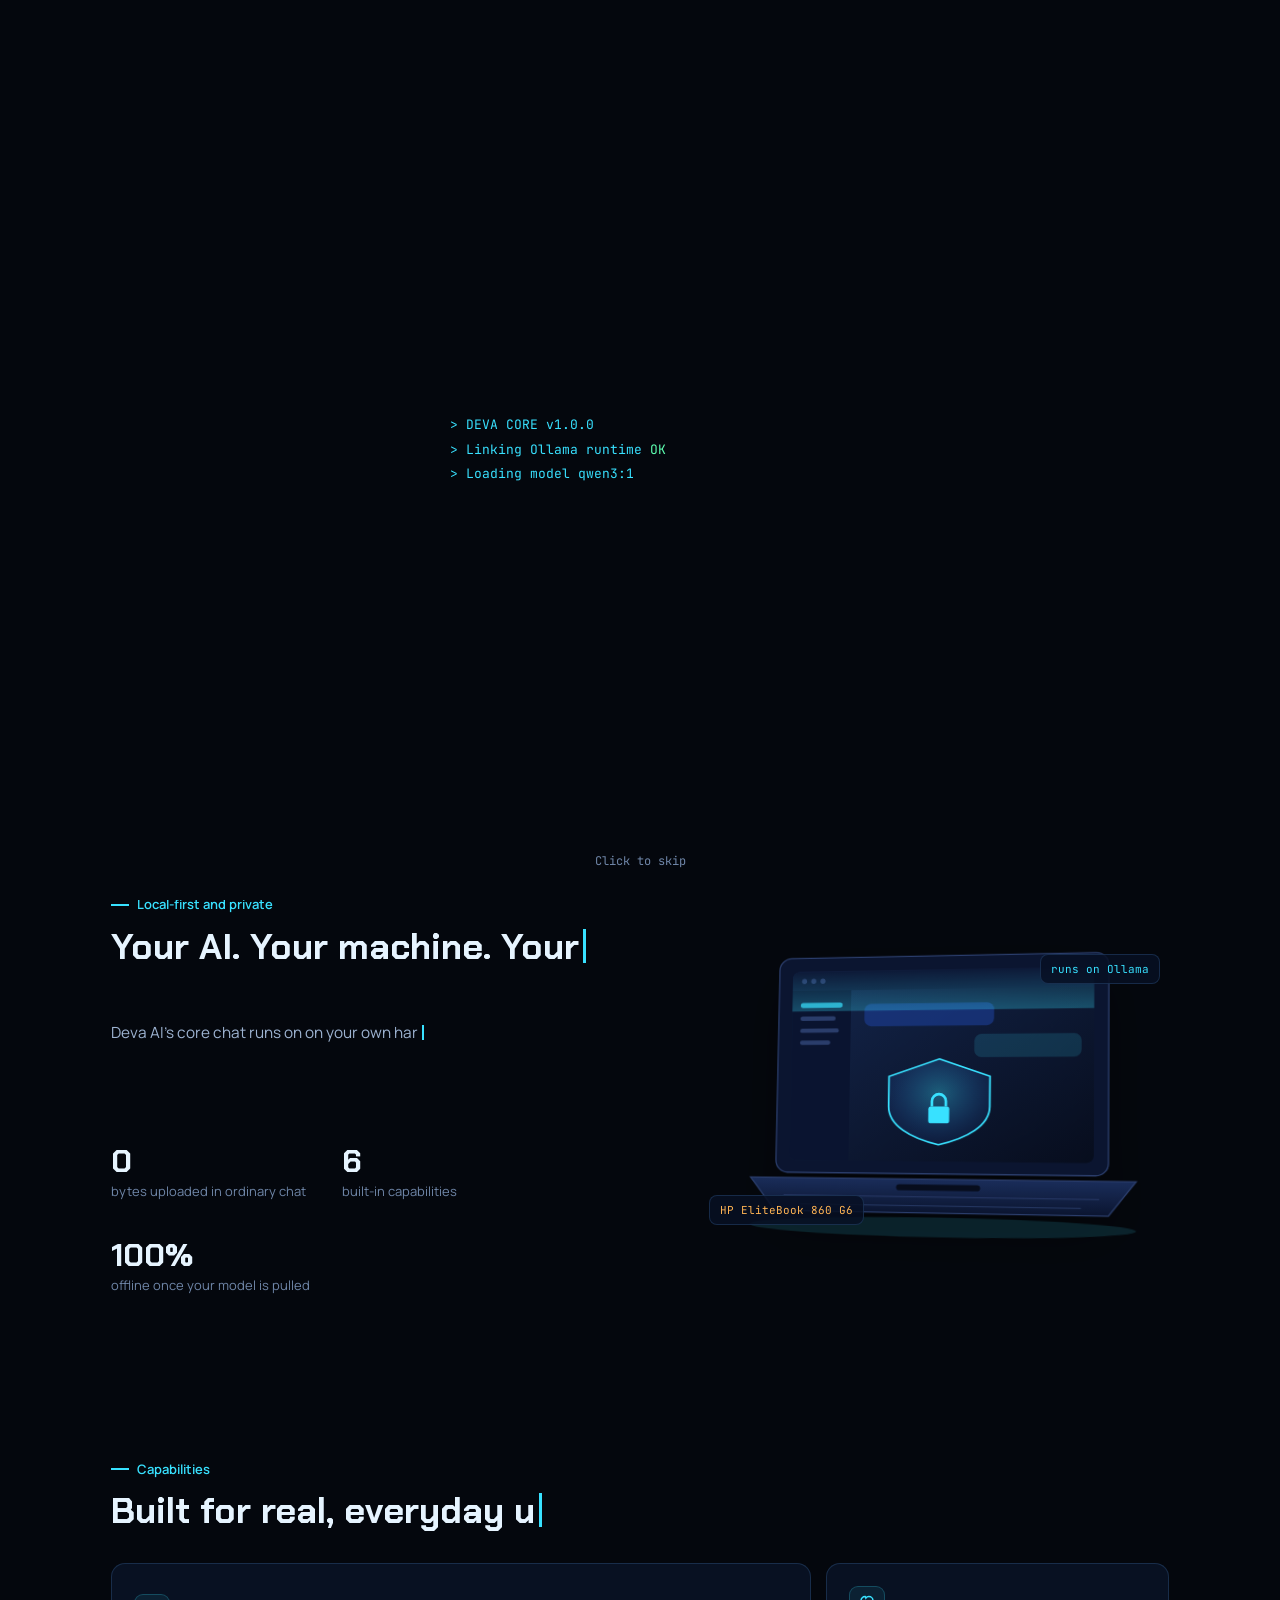
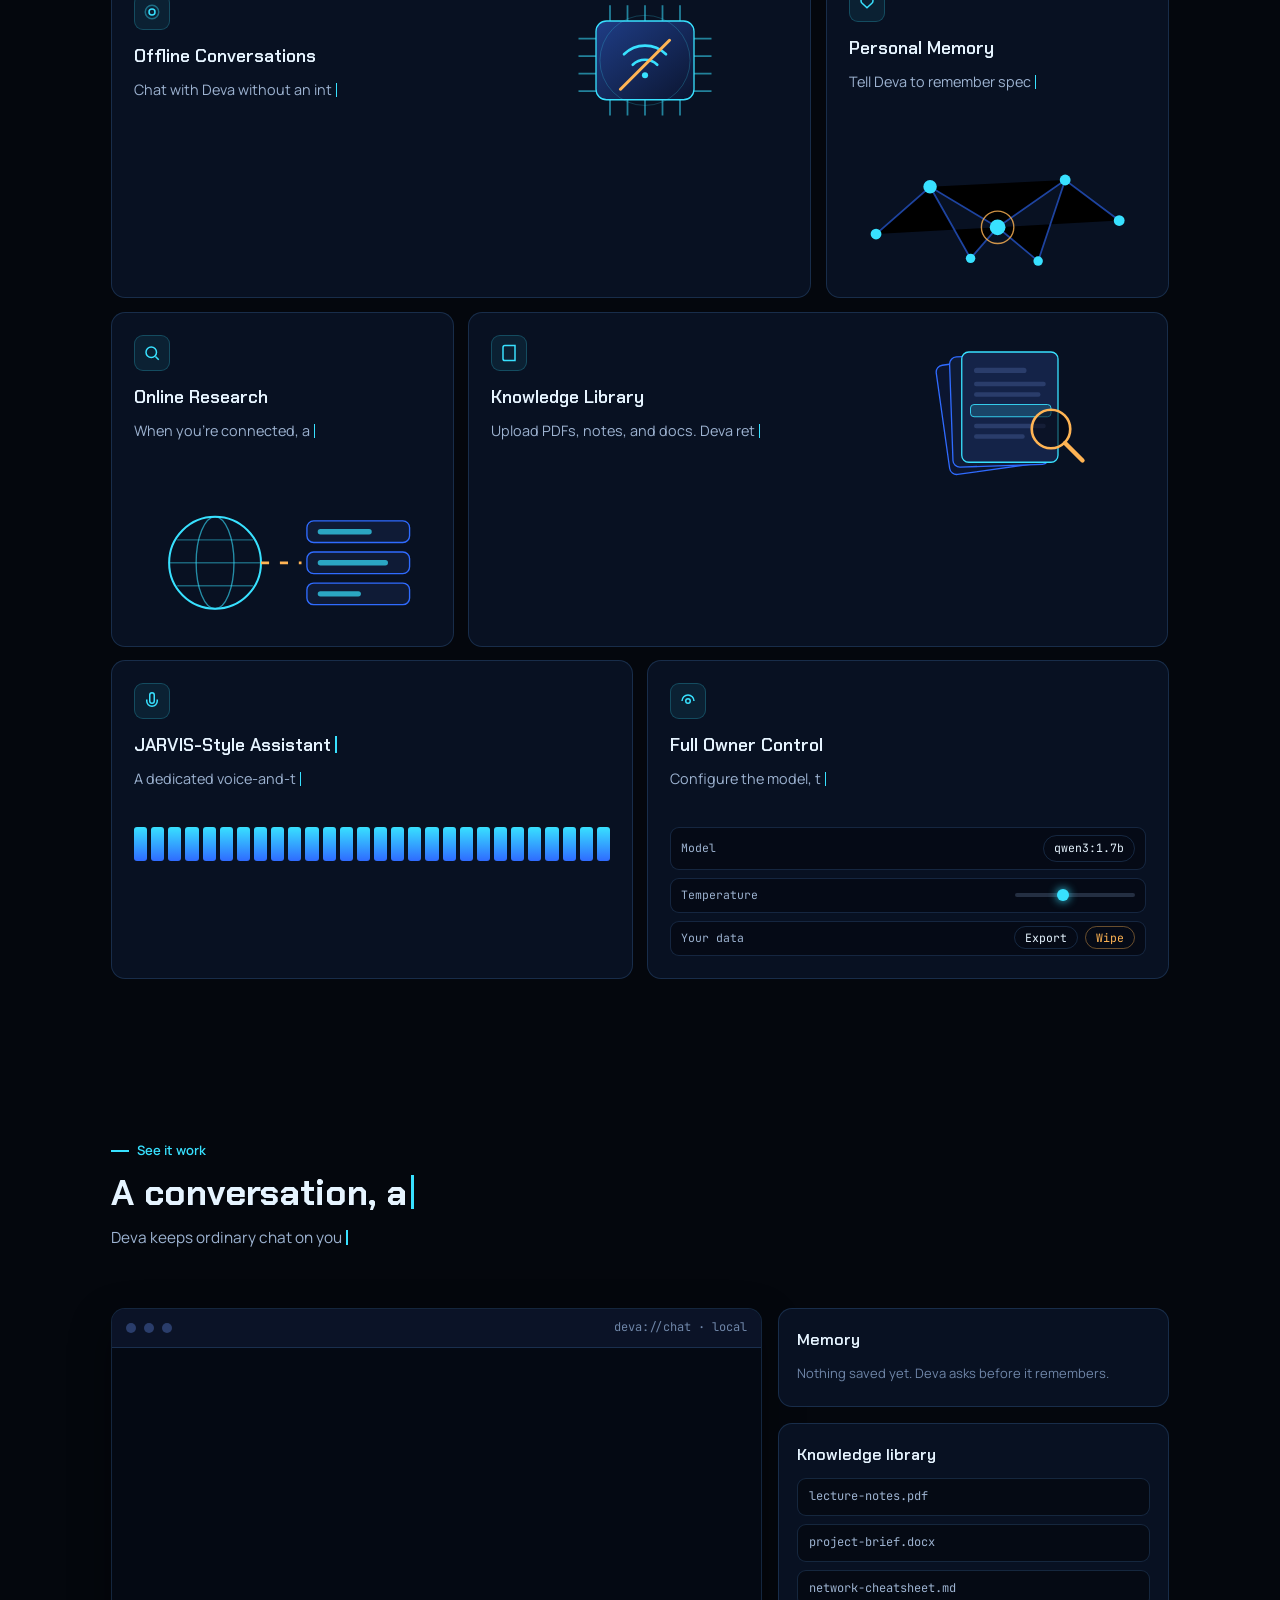
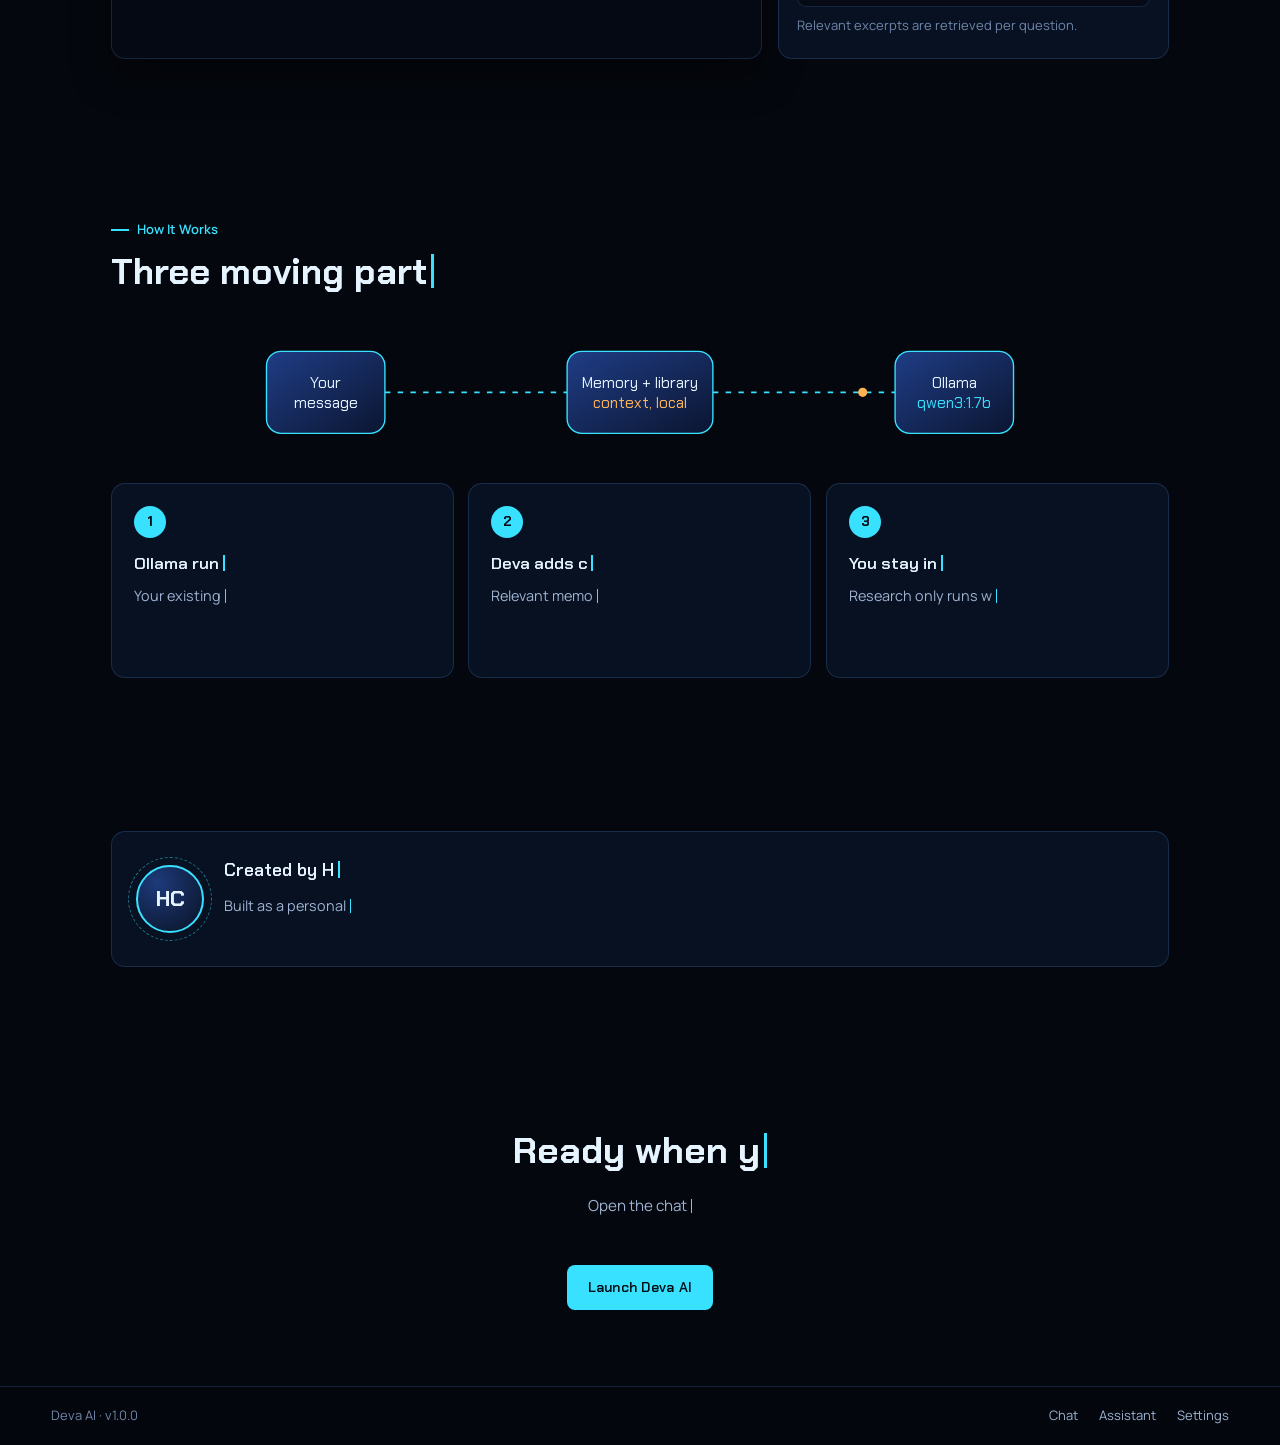
==== commit 82a16a64: "landp" ====
--- a/templates/landing.html
+++ b/templates/landing.html
@@ -1082,7 +1082,7 @@
           </h1>
           <p class="sub" data-hero>
             Deva AI is a personal, local-first AI assistant that runs entirely
-            on your own machine through Ollama, private by default, with memory,
+            on your own machine, private by default, with memory,
             a knowledge library, and optional online research when you need it.
           </p>
           <div class="rotator"><span>Deva is your</span><b id="rot"></b></div>
@@ -1123,7 +1123,7 @@
             <div class="eyebrow" data-type>Local-first and private</div>
             <h2 data-type>Your AI. Your machine. Your data.</h2>
             <p data-type>
-              Deva AI's core chat runs on Ollama, on your own hardware. There's
+              Deva AI's core chat runs on on your own hardware. There's
               no required cloud subscription and no mandatory data upload. Deva
               only reaches the internet when you explicitly ask it to research
               something.
@@ -1845,7 +1845,7 @@
             <p style="margin-top: 8px" data-type>
               Built as a personal, local-first AI assistant: a coding companion,
               learning partner, and productivity tool running on an HP EliteBook
-              860 G6 with Ollama.
+              860 G6 .
             </p>
           </div>
         </div>
